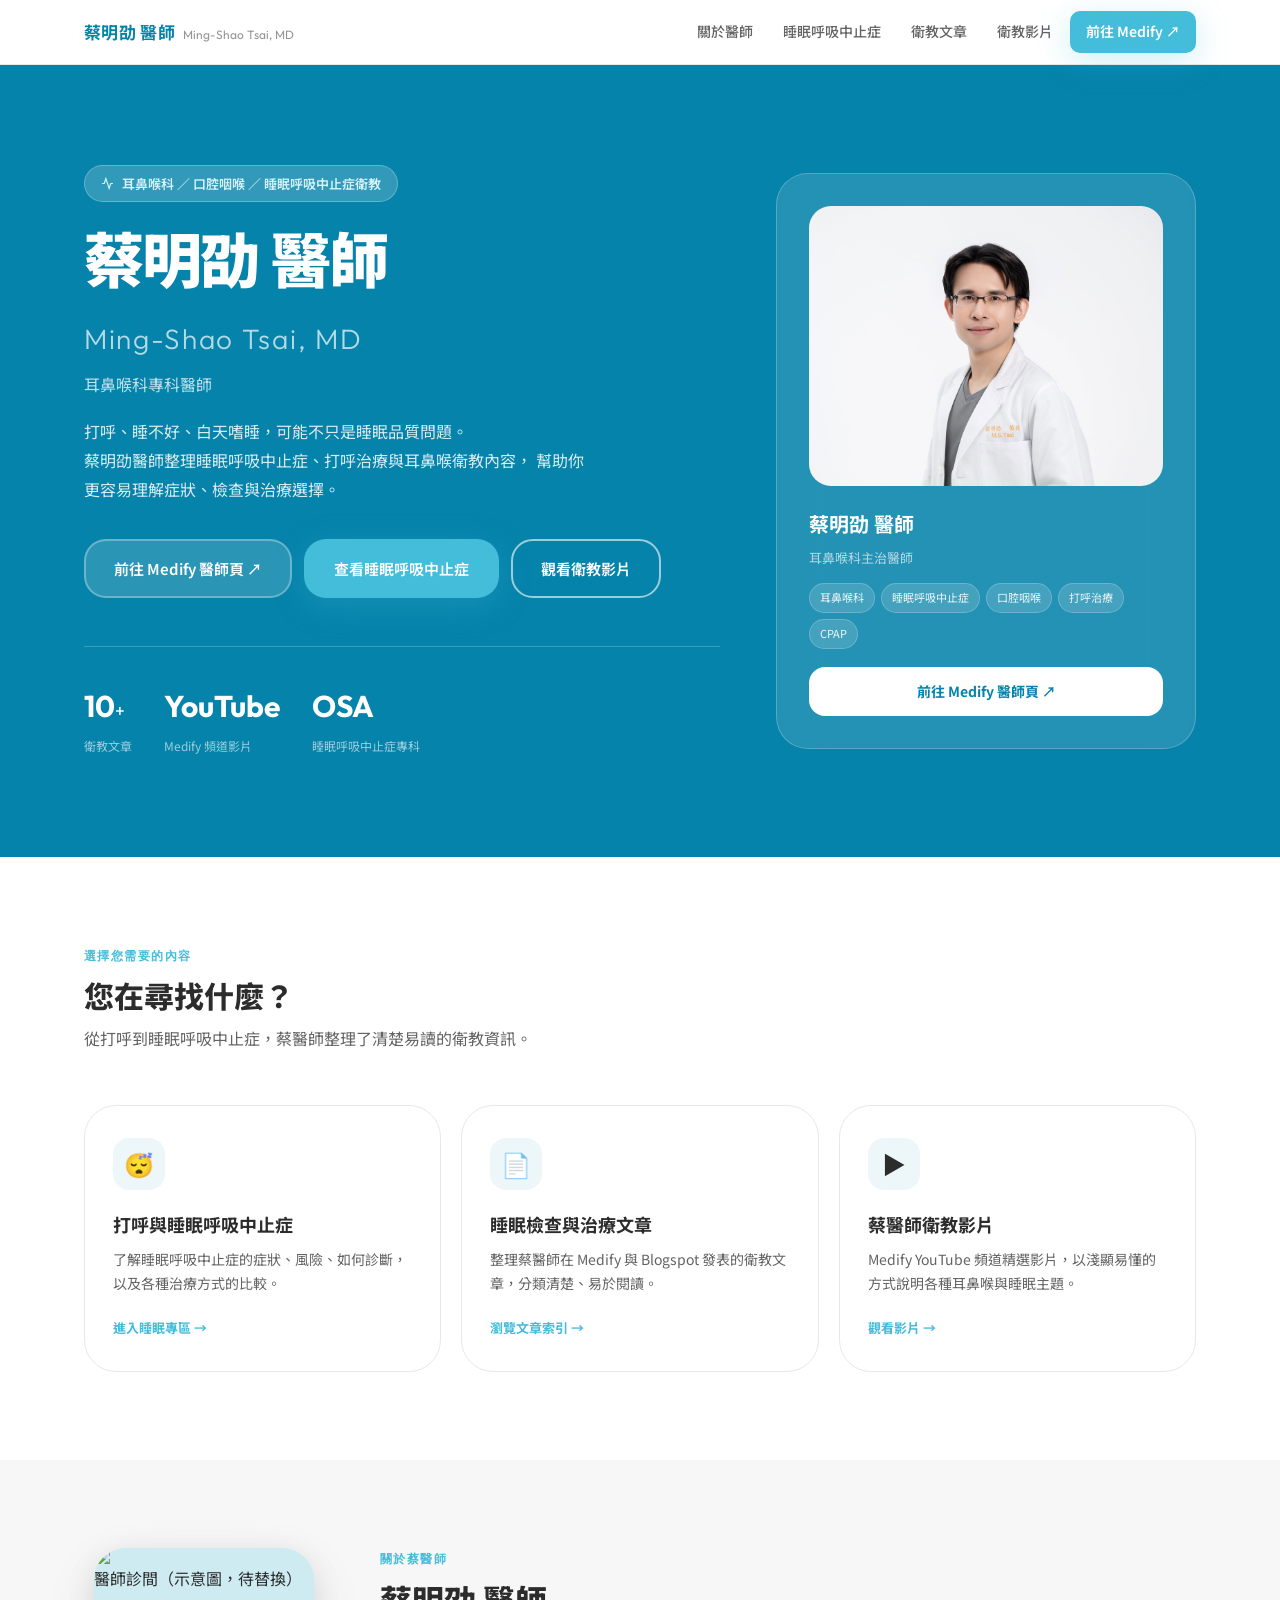
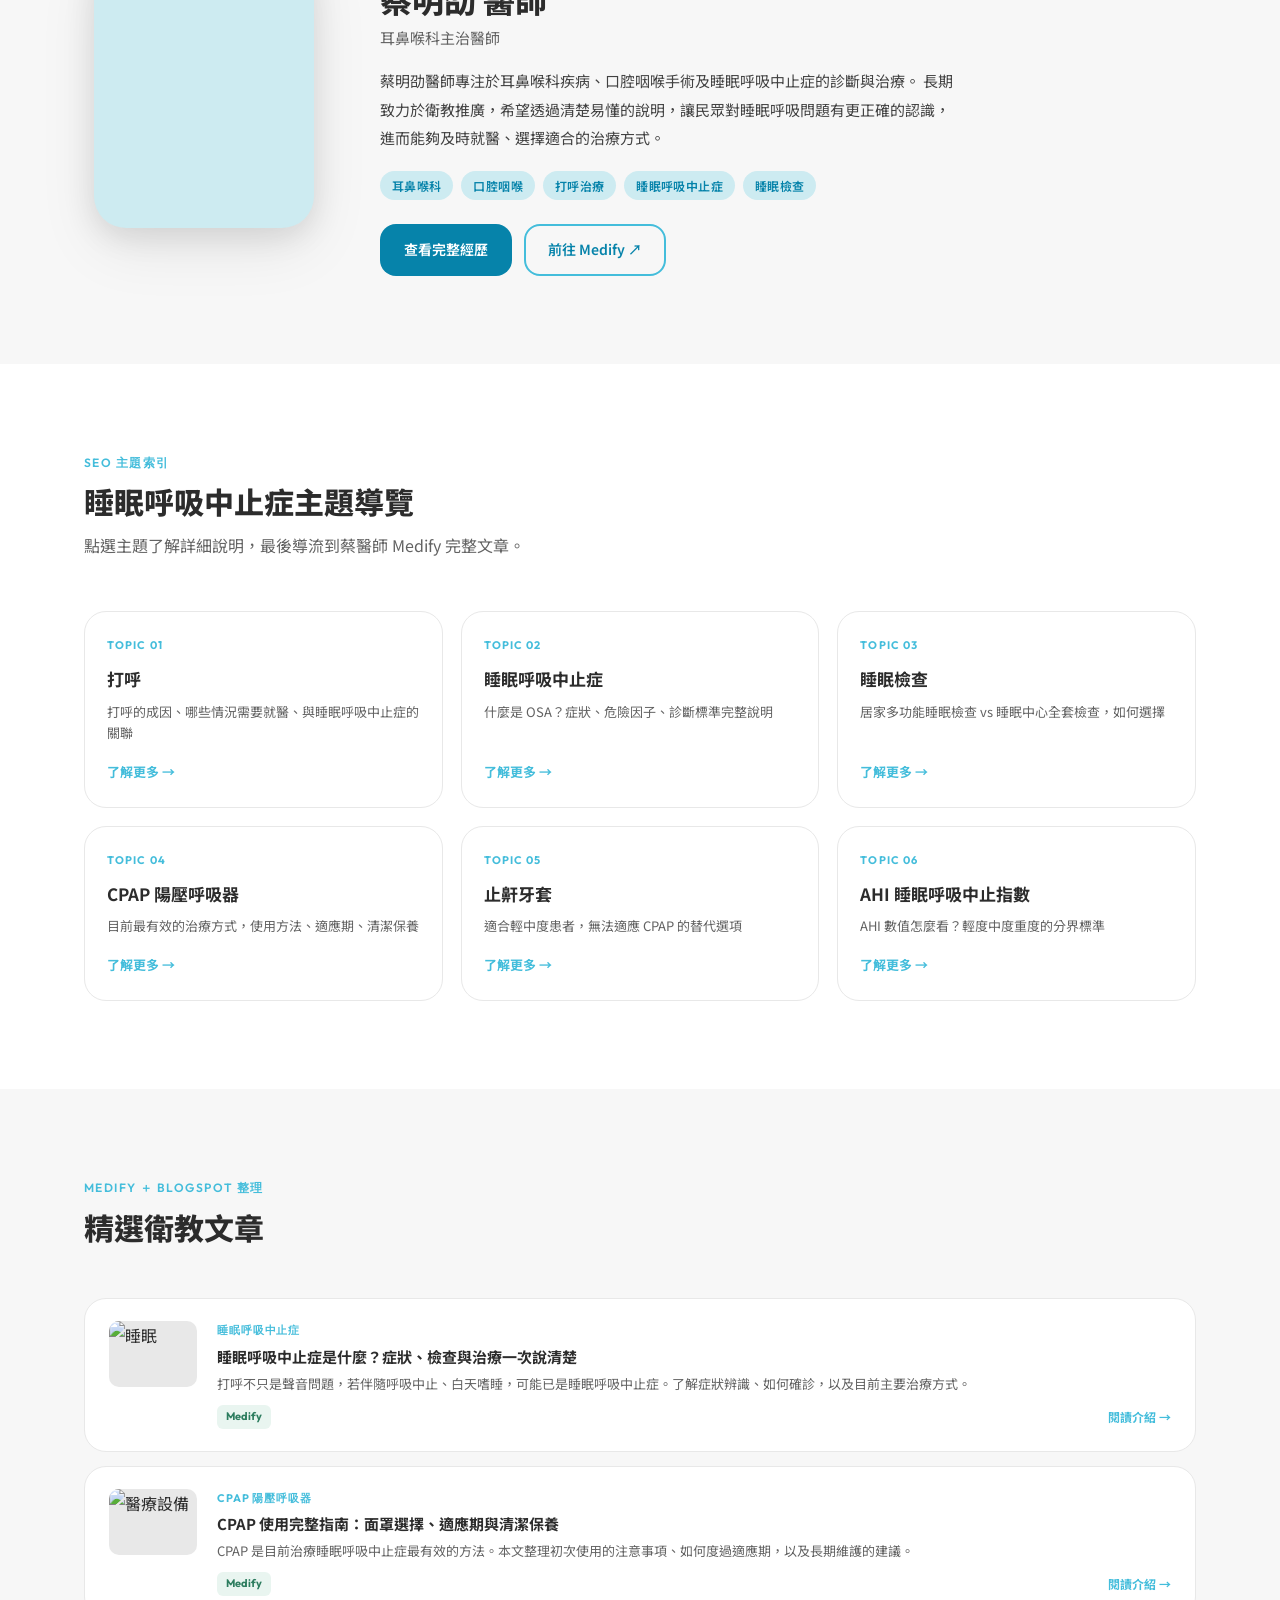
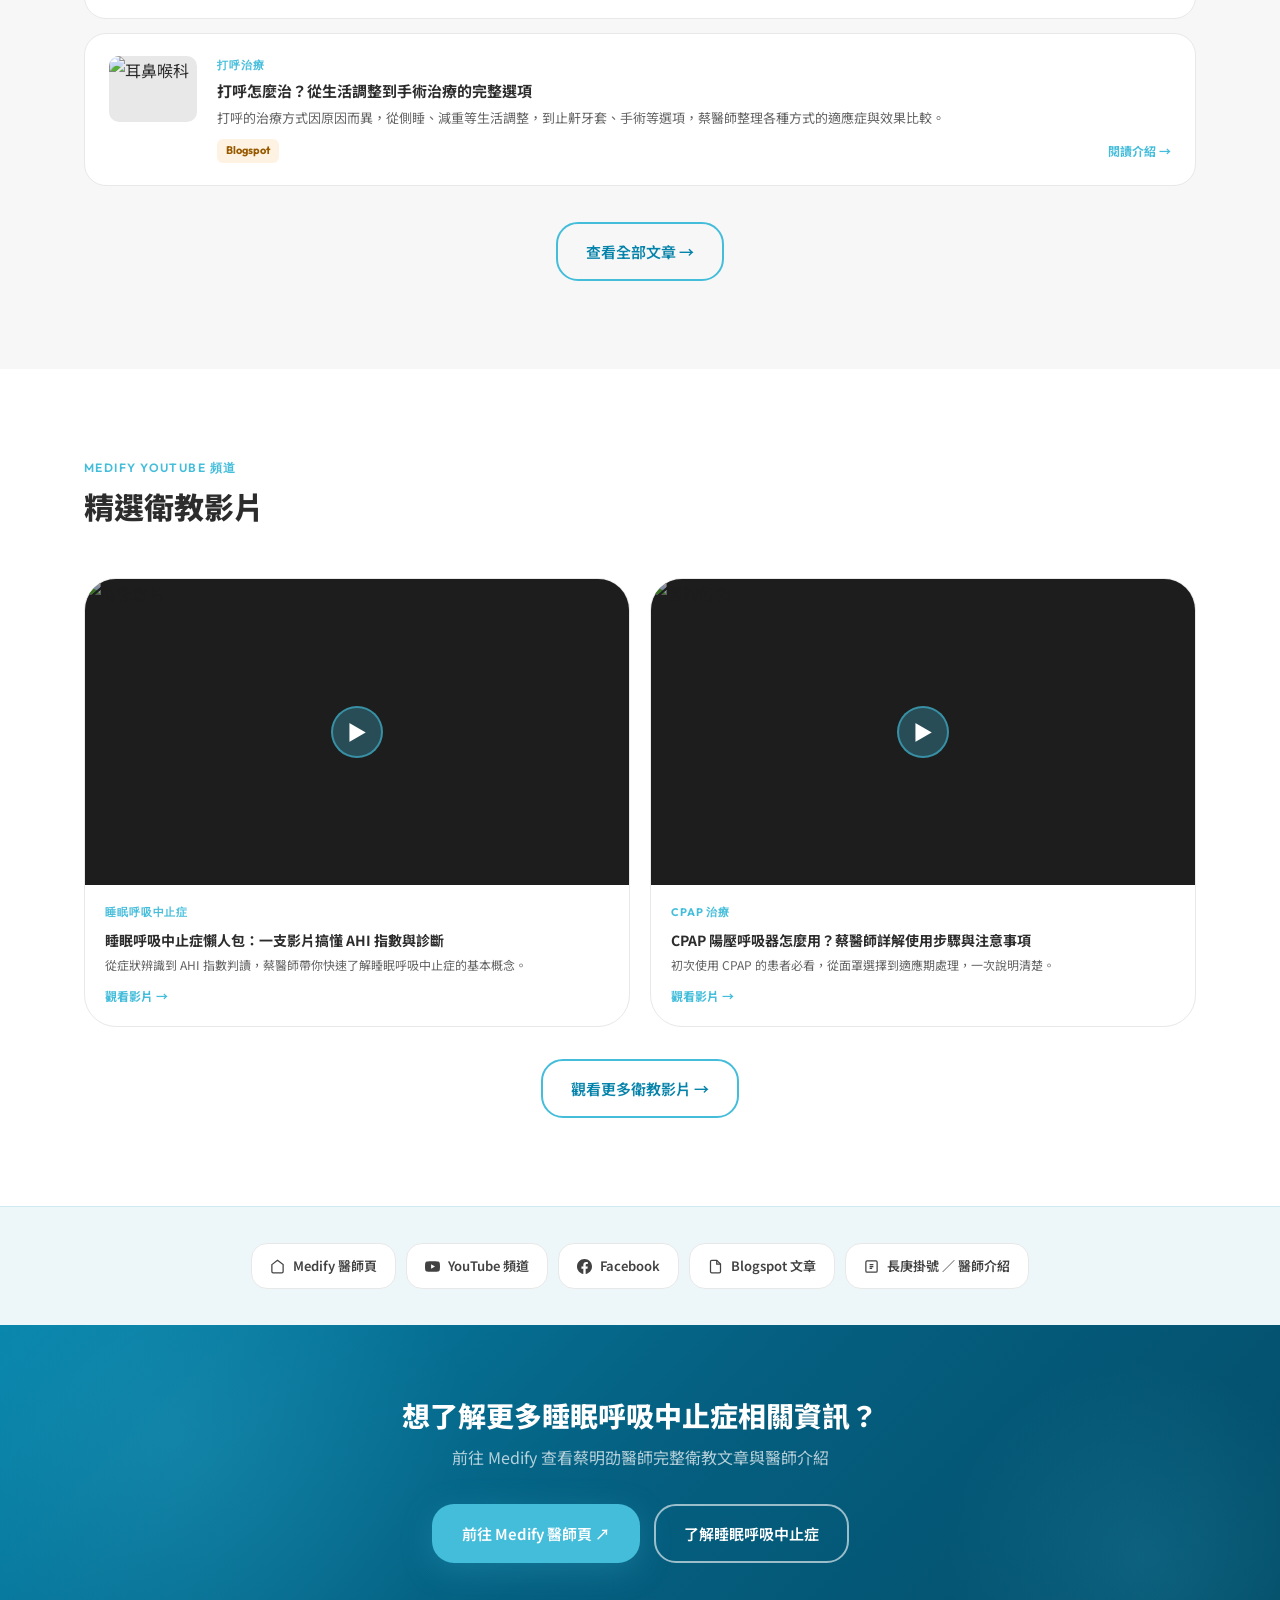
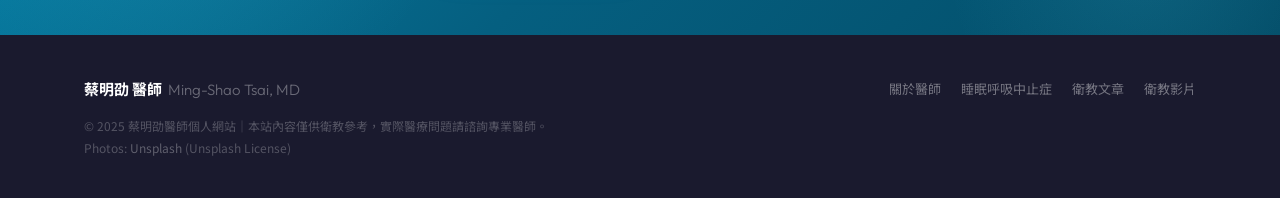
==== index.html @ f7d7dcea "Update homepage, about page, styles, and add profile/event images Co-Authored-By: Claude Sonnet 4.6 " ====
<!DOCTYPE html>
<html lang="zh-TW">
<head>
  <meta charset="UTF-8">
  <meta name="viewport" content="width=device-width, initial-scale=1.0">
  <title>蔡明劭醫師｜耳鼻喉科 睡眠呼吸中止症 打呼 衛教</title>
  <meta name="description" content="蔡明劭醫師，耳鼻喉科專科醫師。整理睡眠呼吸中止症、打呼、CPAP 陽壓呼吸器、止鼾牙套等衛教內容，幫助您了解症狀、檢查與治療選擇。">
  <meta property="og:title" content="蔡明劭醫師｜耳鼻喉科 睡眠呼吸中止症衛教">
  <meta property="og:description" content="整理睡眠呼吸中止症、打呼治療與耳鼻喉相關衛教內容。">
  <meta property="og:type" content="website">
  <link rel="preconnect" href="https://fonts.googleapis.com">
  <link rel="preconnect" href="https://fonts.gstatic.com" crossorigin>
  <link href="https://fonts.googleapis.com/css2?family=Outfit:wght@300;400;500;600;700;800&family=Noto+Sans+TC:wght@300;400;500;700;900&display=swap" rel="stylesheet">
  <link rel="stylesheet" href="css/style.css">
</head>
<body>

<!-- Navigation -->
<nav class="nav">
  <div class="wrap">
    <div class="nav-inner">
      <a href="index.html" class="nav-logo">
        <span class="nav-logo-main">蔡明劭 醫師</span>
        <span class="nav-logo-sub en">Ming-Shao Tsai, MD</span>
      </a>
      <div class="nav-links">
        <a href="about.html">關於醫師</a>
        <a href="sleep-apnea.html">睡眠呼吸中止症</a>
        <a href="articles.html">衛教文章</a>
        <a href="videos.html">衛教影片</a>
        <a href="https://medify.com.tw/doctor-43/" target="_blank" rel="noopener" class="nav-cta">前往 Medify ↗</a>
      </div>
      <button class="nav-mobile-toggle" id="navToggle" aria-label="開啟選單">
        <svg width="22" height="22" fill="none" stroke="currentColor" stroke-width="2" viewBox="0 0 24 24"><path d="M3 12h18M3 6h18M3 18h18"/></svg>
      </button>
    </div>
  </div>
  <div class="nav-mobile-menu" id="navMobile">
    <a href="about.html">關於醫師</a>
    <a href="sleep-apnea.html">睡眠呼吸中止症</a>
    <a href="articles.html">衛教文章</a>
    <a href="videos.html">衛教影片</a>
    <a href="https://medify.com.tw/doctor-43/" target="_blank" rel="noopener">前往 Medify ↗</a>
  </div>
</nav>

<!-- Hero -->
<header class="hero">
  <div class="hero-bg" style="background-image: url('https://images.unsplash.com/photo-1579684385127-1ef15d508118?auto=format&fit=crop&w=1800&q=80');"></div>
  <div class="wrap" style="width:100%;">
    <div class="hero-inner">
      <!-- Left copy -->
      <div>
        <div class="hero-eyebrow reveal">
          <svg width="13" height="13" fill="none" stroke="currentColor" stroke-width="2.2" viewBox="0 0 24 24"><path d="M22 12h-4l-3 9L9 3l-3 9H2"/></svg>
          耳鼻喉科 ／ 口腔咽喉 ／ 睡眠呼吸中止症衛教
        </div>
        <h1 class="hero-name reveal delay-1">
          <span class="zh-name">蔡明劭 醫師</span>
          <span class="en-name en">Ming-Shao Tsai, MD</span>
        </h1>
        <p class="hero-title reveal delay-2">耳鼻喉科專科醫師</p>
        <p class="hero-desc reveal delay-2">
          打呼、睡不好、白天嗜睡，可能不只是睡眠品質問題。<br>
          蔡明劭醫師整理睡眠呼吸中止症、打呼治療與耳鼻喉衛教內容，
          幫助你更容易理解症狀、檢查與治療選擇。
        </p>
        <div class="hero-ctas reveal delay-3">
          <a href="https://medify.com.tw/doctor-43/" target="_blank" rel="noopener" class="btn btn-ghost btn-lg">前往 Medify 醫師頁 ↗</a>
          <a href="sleep-apnea.html" class="btn btn-accent btn-lg">查看睡眠呼吸中止症</a>
          <a href="videos.html" class="btn btn-outline-white btn-lg">觀看衛教影片</a>
        </div>
        <div class="hero-stats reveal delay-3">
          <div>
            <div class="hero-stat-num en">10<span style="font-size:18px;font-weight:400;">+</span></div>
            <div class="hero-stat-label">衛教文章</div>
          </div>
          <div>
            <div class="hero-stat-num en">YouTube</div>
            <div class="hero-stat-label">Medify 頻道影片</div>
          </div>
          <div>
            <div class="hero-stat-num en">OSA</div>
            <div class="hero-stat-label">睡眠呼吸中止症專科</div>
          </div>
        </div>
      </div>

      <!-- Right card -->
      <div class="hero-card reveal delay-2">
        <div class="hero-card-photo">
          <img src="images/profile_xl.jpg" alt="蔡明劭醫師" loading="lazy" style="width:100%;height:auto;display: flex;align-self: flex-start;">
        </div>
        <div class="hero-card-name">蔡明劭 醫師</div>
        <div class="hero-card-pos">耳鼻喉科主治醫師</div>
        <div class="hero-card-tags">
          <span class="hero-card-tag">耳鼻喉科</span>
          <span class="hero-card-tag">睡眠呼吸中止症</span>
          <span class="hero-card-tag">口腔咽喉</span>
          <span class="hero-card-tag">打呼治療</span>
          <span class="hero-card-tag">CPAP</span>
        </div>
        <a href="https://medify.com.tw/doctor-43/" target="_blank" rel="noopener" class="hero-card-cta">前往 Medify 醫師頁 ↗</a>
      </div>
    </div>
  </div>
</header>

<!-- Quick Entries -->
<section class="section entries">
  <div class="wrap">
    <div class="sec-head">
      <p class="sec-label reveal">選擇您需要的內容</p>
      <h2 class="sec-title reveal delay-1">您在尋找什麼？</h2>
      <p class="sec-sub reveal delay-2">從打呼到睡眠呼吸中止症，蔡醫師整理了清楚易讀的衛教資訊。</p>
    </div>
    <div class="entries-grid">
      <a href="sleep-apnea.html" class="entry-card reveal">
        <div class="entry-icon">😴</div>
        <h3 class="entry-title">打呼與睡眠呼吸中止症</h3>
        <p class="entry-desc">了解睡眠呼吸中止症的症狀、風險、如何診斷，以及各種治療方式的比較。</p>
        <span class="entry-link">進入睡眠專區 →</span>
      </a>
      <a href="articles.html" class="entry-card reveal delay-1">
        <div class="entry-icon">📄</div>
        <h3 class="entry-title">睡眠檢查與治療文章</h3>
        <p class="entry-desc">整理蔡醫師在 Medify 與 Blogspot 發表的衛教文章，分類清楚、易於閱讀。</p>
        <span class="entry-link">瀏覽文章索引 →</span>
      </a>
      <a href="videos.html" class="entry-card reveal delay-2">
        <div class="entry-icon">▶️</div>
        <h3 class="entry-title">蔡醫師衛教影片</h3>
        <p class="entry-desc">Medify YouTube 頻道精選影片，以淺顯易懂的方式說明各種耳鼻喉與睡眠主題。</p>
        <span class="entry-link">觀看影片 →</span>
      </a>
    </div>
  </div>
</section>

<!-- Doctor Brief (dark bg photo section) -->
<section class="section doctor-brief" style="background:var(--gray-8);">
  <div class="wrap">
    <div class="brief-inner">
      <div class="brief-photo-wrap reveal">
        <div class="brief-photo">
          <img src="https://images.unsplash.com/photo-1559757148-5c350d0d3c56?auto=format&fit=crop&w=500&q=80" alt="醫師診間（示意圖，待替換）" loading="lazy">
        </div>
      </div>
      <div>
        <p class="sec-label reveal">關於蔡醫師</p>
        <h2 class="brief-name reveal delay-1">蔡明劭 醫師</h2>
        <p class="brief-pos reveal delay-1">耳鼻喉科主治醫師</p>
        <p class="brief-bio reveal delay-2">
          蔡明劭醫師專注於耳鼻喉科疾病、口腔咽喉手術及睡眠呼吸中止症的診斷與治療。
          長期致力於衛教推廣，希望透過清楚易懂的說明，讓民眾對睡眠呼吸問題有更正確的認識，
          進而能夠及時就醫、選擇適合的治療方式。
        </p>
        <div class="brief-tags reveal delay-2">
          <span class="tag tag-teal">耳鼻喉科</span>
          <span class="tag tag-teal">口腔咽喉</span>
          <span class="tag tag-teal">打呼治療</span>
          <span class="tag tag-teal">睡眠呼吸中止症</span>
          <span class="tag tag-teal">睡眠檢查</span>
        </div>
        <div class="brief-actions reveal delay-3">
          <a href="about.html" class="btn btn-deep">查看完整經歷</a>
          <a href="https://medify.com.tw/doctor-43/" target="_blank" rel="noopener" class="btn btn-outline">前往 Medify ↗</a>
        </div>
      </div>
    </div>
  </div>
</section>

<!-- Topic Navigator -->
<section class="section topics">
  <div class="wrap">
    <div class="sec-head">
      <p class="sec-label reveal">SEO 主題索引</p>
      <h2 class="sec-title reveal delay-1">睡眠呼吸中止症主題導覽</h2>
      <p class="sec-sub reveal delay-2">點選主題了解詳細說明，最後導流到蔡醫師 Medify 完整文章。</p>
    </div>
    <div class="topics-grid">
      <a href="sleep-apnea.html#snoring" class="topic-card reveal">
        <div class="topic-num">Topic 01</div>
        <div class="topic-name">打呼</div>
        <div class="topic-desc">打呼的成因、哪些情況需要就醫、與睡眠呼吸中止症的關聯</div>
        <div class="topic-arrow">了解更多 →</div>
      </a>
      <a href="sleep-apnea.html" class="topic-card reveal delay-1">
        <div class="topic-num">Topic 02</div>
        <div class="topic-name">睡眠呼吸中止症</div>
        <div class="topic-desc">什麼是 OSA？症狀、危險因子、診斷標準完整說明</div>
        <div class="topic-arrow">了解更多 →</div>
      </a>
      <a href="sleep-apnea.html#diagnosis" class="topic-card reveal delay-2">
        <div class="topic-num">Topic 03</div>
        <div class="topic-name">睡眠檢查</div>
        <div class="topic-desc">居家多功能睡眠檢查 vs 睡眠中心全套檢查，如何選擇</div>
        <div class="topic-arrow">了解更多 →</div>
      </a>
      <a href="sleep-apnea.html#cpap" class="topic-card reveal">
        <div class="topic-num">Topic 04</div>
        <div class="topic-name">CPAP 陽壓呼吸器</div>
        <div class="topic-desc">目前最有效的治療方式，使用方法、適應期、清潔保養</div>
        <div class="topic-arrow">了解更多 →</div>
      </a>
      <a href="sleep-apnea.html#mouthguard" class="topic-card reveal delay-1">
        <div class="topic-num">Topic 05</div>
        <div class="topic-name">止鼾牙套</div>
        <div class="topic-desc">適合輕中度患者，無法適應 CPAP 的替代選項</div>
        <div class="topic-arrow">了解更多 →</div>
      </a>
      <a href="sleep-apnea.html#ahi" class="topic-card reveal delay-2">
        <div class="topic-num">Topic 06</div>
        <div class="topic-name">AHI 睡眠呼吸中止指數</div>
        <div class="topic-desc">AHI 數值怎麼看？輕度中度重度的分界標準</div>
        <div class="topic-arrow">了解更多 →</div>
      </a>
    </div>
  </div>
</section>

<!-- Featured Articles -->
<section class="section articles-section">
  <div class="wrap">
    <div class="sec-head">
      <p class="sec-label reveal">Medify ＋ Blogspot 整理</p>
      <h2 class="sec-title reveal delay-1">精選衛教文章</h2>
    </div>
    <div class="articles-grid">
      <a href="articles/sleep-apnea-intro.html" class="article-card reveal" data-cat="sleep-apnea">
        <div class="article-thumb">
          <img src="https://images.unsplash.com/photo-1541781774459-bb2af2f05b55?auto=format&fit=crop&w=200&q=70" alt="睡眠" loading="lazy">
        </div>
        <div style="flex:1;">
          <div class="article-cat">睡眠呼吸中止症</div>
          <h3 class="article-title">睡眠呼吸中止症是什麼？症狀、檢查與治療一次說清楚</h3>
          <p class="article-excerpt">打呼不只是聲音問題，若伴隨呼吸中止、白天嗜睡，可能已是睡眠呼吸中止症。了解症狀辨識、如何確診，以及目前主要治療方式。</p>
          <div class="article-footer">
            <span class="source-badge source-medify">Medify</span>
            <span class="article-read">閱讀介紹 →</span>
          </div>
        </div>
      </a>
      <a href="articles/cpap-guide.html" class="article-card reveal delay-1" data-cat="treatment">
        <div class="article-thumb">
          <img src="https://images.unsplash.com/photo-1576091160550-2173dba999ef?auto=format&fit=crop&w=200&q=70" alt="醫療設備" loading="lazy">
        </div>
        <div style="flex:1;">
          <div class="article-cat">CPAP 陽壓呼吸器</div>
          <h3 class="article-title">CPAP 使用完整指南：面罩選擇、適應期與清潔保養</h3>
          <p class="article-excerpt">CPAP 是目前治療睡眠呼吸中止症最有效的方法。本文整理初次使用的注意事項、如何度過適應期，以及長期維護的建議。</p>
          <div class="article-footer">
            <span class="source-badge source-medify">Medify</span>
            <span class="article-read">閱讀介紹 →</span>
          </div>
        </div>
      </a>
      <a href="articles/snoring-treatment.html" class="article-card reveal delay-2" data-cat="snoring">
        <div class="article-thumb">
          <img src="https://images.unsplash.com/photo-1584820927498-cfe5211fd8bf?auto=format&fit=crop&w=200&q=70" alt="耳鼻喉科" loading="lazy">
        </div>
        <div style="flex:1;">
          <div class="article-cat">打呼治療</div>
          <h3 class="article-title">打呼怎麼治？從生活調整到手術治療的完整選項</h3>
          <p class="article-excerpt">打呼的治療方式因原因而異，從側睡、減重等生活調整，到止鼾牙套、手術等選項，蔡醫師整理各種方式的適應症與效果比較。</p>
          <div class="article-footer">
            <span class="source-badge source-blogspot">Blogspot</span>
            <span class="article-read">閱讀介紹 →</span>
          </div>
        </div>
      </a>
    </div>
    <div style="text-align:center;margin-top:36px;" class="reveal">
      <a href="articles.html" class="btn btn-outline btn-lg">查看全部文章 →</a>
    </div>
  </div>
</section>

<!-- Featured Videos -->
<section class="section videos-section">
  <div class="wrap">
    <div class="sec-head">
      <p class="sec-label reveal">Medify YouTube 頻道</p>
      <h2 class="sec-title reveal delay-1">精選衛教影片</h2>
    </div>
    <div class="videos-grid">
      <a href="https://www.youtube.com/@medify90" target="_blank" rel="noopener" class="video-card reveal">
        <div class="video-thumb">
          <img src="https://images.unsplash.com/photo-1505751172876-fa1923c5c528?auto=format&fit=crop&w=800&q=70" alt="衛教影片" loading="lazy">
          <div style="position:absolute;inset:0;display:flex;align-items:center;justify-content:center;background:rgba(0,0,0,.35);">
            <div class="video-play">▶</div>
          </div>
        </div>
        <div class="video-info">
          <div class="video-cat">睡眠呼吸中止症</div>
          <h3 class="video-title">睡眠呼吸中止症懶人包：一支影片搞懂 AHI 指數與診斷</h3>
          <p class="video-desc">從症狀辨識到 AHI 指數判讀，蔡醫師帶你快速了解睡眠呼吸中止症的基本概念。</p>
          <span class="video-watch">觀看影片 →</span>
        </div>
      </a>
      <a href="https://www.youtube.com/@medify90" target="_blank" rel="noopener" class="video-card reveal delay-1">
        <div class="video-thumb">
          <img src="https://images.unsplash.com/photo-1631217868264-e5b90bb7e133?auto=format&fit=crop&w=800&q=70" alt="醫師衛教" loading="lazy">
          <div style="position:absolute;inset:0;display:flex;align-items:center;justify-content:center;background:rgba(0,0,0,.35);">
            <div class="video-play">▶</div>
          </div>
        </div>
        <div class="video-info">
          <div class="video-cat">CPAP 治療</div>
          <h3 class="video-title">CPAP 陽壓呼吸器怎麼用？蔡醫師詳解使用步驟與注意事項</h3>
          <p class="video-desc">初次使用 CPAP 的患者必看，從面罩選擇到適應期處理，一次說明清楚。</p>
          <span class="video-watch">觀看影片 →</span>
        </div>
      </a>
    </div>
    <div style="text-align:center;margin-top:32px;" class="reveal">
      <a href="videos.html" class="btn btn-outline btn-lg">觀看更多衛教影片 →</a>
    </div>
  </div>
</section>

<!-- Social Bar -->
<div class="social-bar">
  <div class="wrap">
    <div class="social-inner">
      <a href="https://medify.com.tw/doctor-43/" target="_blank" rel="noopener" class="social-btn reveal">
        <svg width="15" height="15" fill="none" stroke="currentColor" stroke-width="2" viewBox="0 0 24 24"><path d="M3 9l9-7 9 7v11a2 2 0 01-2 2H5a2 2 0 01-2-2z"/></svg>
        Medify 醫師頁
      </a>
      <a href="https://www.youtube.com/@medify90" target="_blank" rel="noopener" class="social-btn reveal delay-1">
        <svg width="15" height="15" fill="currentColor" viewBox="0 0 24 24"><path d="M23.5 6.2a3 3 0 00-2.1-2.1C19.5 3.5 12 3.5 12 3.5s-7.5 0-9.4.6a3 3 0 00-2.1 2.1C0 8.1 0 12 0 12s0 3.9.5 5.8a3 3 0 002.1 2.1C4.5 20.5 12 20.5 12 20.5s7.5 0 9.4-.6a3 3 0 002.1-2.1C24 15.9 24 12 24 12s0-3.9-.5-5.8zM9.75 15.5V8.5l6.25 3.5-6.25 3.5z"/></svg>
        YouTube 頻道
      </a>
      <a href="https://www.facebook.com/" target="_blank" rel="noopener" class="social-btn reveal delay-2">
        <svg width="15" height="15" fill="currentColor" viewBox="0 0 24 24"><path d="M24 12.07C24 5.41 18.63 0 12 0S0 5.4 0 12.07C0 18.1 4.39 23.1 10.13 24v-8.44H7.08v-3.49h3.04V9.41c0-3.02 1.8-4.7 4.54-4.7 1.31 0 2.68.24 2.68.24v2.97h-1.5c-1.5 0-1.96.93-1.96 1.89v2.26h3.32l-.53 3.5h-2.8V24C19.62 23.1 24 18.1 24 12.07z"/></svg>
        Facebook
      </a>
      <a href="http://mingshaotsaimd.blogspot.com/" target="_blank" rel="noopener" class="social-btn reveal delay-3">
        <svg width="15" height="15" fill="none" stroke="currentColor" stroke-width="2" viewBox="0 0 24 24"><path d="M14 2H6a2 2 0 00-2 2v16a2 2 0 002 2h12a2 2 0 002-2V8z"/><polyline points="14 2 14 8 20 8"/></svg>
        Blogspot 文章
      </a>
      <a href="#" class="social-btn reveal delay-3">
        <svg width="15" height="15" fill="none" stroke="currentColor" stroke-width="2" viewBox="0 0 24 24"><rect x="3" y="3" width="18" height="18" rx="2"/><path d="M9 9h6M9 12h6M9 15h4"/></svg>
        長庚掛號 ／ 醫師介紹
      </a>
    </div>
  </div>
</div>

<!-- CTA Band -->
<div class="cta-band">
  <div class="wrap">
    <h2 class="reveal">想了解更多睡眠呼吸中止症相關資訊？</h2>
    <p class="reveal delay-1">前往 Medify 查看蔡明劭醫師完整衛教文章與醫師介紹</p>
    <div class="btns">
      <a href="https://medify.com.tw/doctor-43/" target="_blank" rel="noopener" class="btn btn-accent btn-lg reveal delay-1">前往 Medify 醫師頁 ↗</a>
      <a href="sleep-apnea.html" class="btn btn-outline-white btn-lg reveal delay-2">了解睡眠呼吸中止症</a>
    </div>
  </div>
</div>

<!-- Footer -->
<footer class="footer">
  <div class="wrap">
    <div class="footer-inner">
      <div class="footer-logo">蔡明劭 醫師<span class="en">Ming-Shao Tsai, MD</span></div>
      <div class="footer-links">
        <a href="about.html">關於醫師</a>
        <a href="sleep-apnea.html">睡眠呼吸中止症</a>
        <a href="articles.html">衛教文章</a>
        <a href="videos.html">衛教影片</a>
      </div>
    </div>
    <p class="footer-copy">© 2025 蔡明劭醫師個人網站｜本站內容僅供衛教參考，實際醫療問題請諮詢專業醫師。<br>
    Photos: <a href="https://unsplash.com" target="_blank" rel="noopener" style="color:rgba(255,255,255,.3);">Unsplash</a> (Unsplash License)</p>
  </div>
</footer>

<script src="js/main.js"></script>
</body>
</html>
---- css/style.css ----
/* ============================================================
   蔡明劭醫師個人網站 — Design System
   Inspired by Medify Health-Tech visual language
   Fonts: Outfit (EN/NUM) + Noto Sans TC (ZH)
   ============================================================ */

@import url('https://fonts.googleapis.com/css2?family=Outfit:wght@300;400;500;600;700;800&family=Noto+Sans+TC:wght@300;400;500;700;900&display=swap');

:root {
  /* Brand Colors */
  --accent:  #44BDDB;
  --deep:    #0683AA;
  --mid:     #1793BA;
  --sky-6:   #71CBE1;
  --sky-7:   #94DCEA;
  --pale:    #CDEBF1;
  --paler:   #EDF7F9;

  /* Neutrals */
  --ink:     #2C2C2C;
  --gray-2:  #424242;
  --gray-3:  #636363;
  --gray-4:  #959595;
  --gray-6:  #C8C8C8;
  --gray-7:  #E8E8E8;
  --gray-8:  #F7F7F7;
  --white:   #FFFFFF;

  /* Semantic */
  --success:      #76C0A5;
  --success-pale: #E9F5F0;
  --warn:         #F0A84A;

  /* Radius */
  --r-xl: 40px;
  --r-lg: 32px;
  --r-md: 22px;
  --r-sm: 16px;
  --r-xs: 10px;

  /* Shadows */
  --shadow-sm:  0 1px 3px rgba(0,0,0,.06), 0 2px 8px rgba(0,0,0,.06);
  --shadow-md:  0 4px 16px rgba(0,0,0,.08), 0 8px 32px rgba(0,0,0,.06);
  --shadow-lg:  0 8px 30px rgba(0,0,0,.10), 0 20px 60px rgba(0,0,0,.08);
  --shadow-teal: 0 8px 32px rgba(68,189,219,.25);
}

*, *::before, *::after { box-sizing: border-box; margin: 0; padding: 0; }
html { scroll-behavior: smooth; font-size: 16px; }
body {
  font-family: 'Noto Sans TC', -apple-system, sans-serif;
  color: var(--ink);
  background: var(--white);
  line-height: 1.8;
  -webkit-font-smoothing: antialiased;
}
.en { font-family: 'Outfit', 'Noto Sans TC', sans-serif; }
img { max-width: 100%; display: block; }
a { color: inherit; text-decoration: none; }
ul { list-style: none; }

/* ---- Reveal animation ---- */
.reveal {
  opacity: 0;
  transform: translateY(24px);
  transition: opacity .6s ease, transform .6s ease;
}
.reveal.in { opacity: 1; transform: none; }
.reveal.delay-1 { transition-delay: .1s; }
.reveal.delay-2 { transition-delay: .2s; }
.reveal.delay-3 { transition-delay: .3s; }

/* ---- Layout ---- */
.wrap { max-width: 1160px; margin: 0 auto; padding: 0 24px; }
.section { padding: 88px 0; }
.section-sm { padding: 56px 0; }

/* ---- Navigation ---- */
.nav {
  position: sticky;
  top: 0;
  z-index: 100;
  background: rgba(255,255,255,.92);
  backdrop-filter: blur(16px);
  -webkit-backdrop-filter: blur(16px);
  border-bottom: 1px solid var(--gray-7);
  transition: box-shadow .3s;
}
.nav.scrolled { box-shadow: 0 2px 20px rgba(0,0,0,.08); }
.nav-inner {
  display: flex;
  align-items: center;
  justify-content: space-between;
  height: 64px;
}
.nav-logo {
  display: flex;
  align-items: baseline;
  gap: 8px;
}
.nav-logo-main {
  font-family: 'Noto Sans TC', sans-serif;
  font-size: 17px;
  font-weight: 700;
  color: var(--deep);
  letter-spacing: .02em;
}
.nav-logo-sub {
  font-family: 'Outfit', sans-serif;
  font-size: 12px;
  color: var(--gray-4);
  font-weight: 400;
}
.nav-links { display: flex; align-items: center; gap: 4px; }
.nav-links a {
  font-size: 14px;
  font-weight: 500;
  color: var(--gray-3);
  padding: 7px 13px;
  border-radius: 8px;
  transition: all .2s;
}
.nav-links a:hover, .nav-links a.active {
  color: var(--deep);
  background: var(--paler);
}
.nav-cta {
  background: var(--accent) !important;
  color: var(--white) !important;
  font-weight: 600 !important;
  border-radius: 10px !important;
  padding: 8px 16px !important;
  transition: background .2s, transform .2s, box-shadow .2s !important;
  box-shadow: var(--shadow-teal) !important;
}
.nav-cta:hover {
  background: var(--deep) !important;
  transform: translateY(-1px) !important;
}
.nav-mobile-toggle {
  display: none;
  background: none;
  border: none;
  cursor: pointer;
  color: var(--ink);
  padding: 8px;
}
.nav-mobile-menu {
  display: none;
  border-top: 1px solid var(--gray-7);
  padding: 12px 24px 20px;
  background: rgba(255,255,255,.97);
}
.nav-mobile-menu a {
  display: block;
  font-size: 15px;
  font-weight: 500;
  color: var(--gray-2);
  padding: 11px 0;
  border-bottom: 1px solid var(--gray-7);
}
.nav-mobile-menu a:last-child { border: none; }

/* ---- Buttons ---- */
.btn {
  display: inline-flex;
  align-items: center;
  gap: 7px;
  padding: 11px 22px;
  border-radius: var(--r-sm);
  font-family: 'Noto Sans TC', sans-serif;
  font-size: 14px;
  font-weight: 600;
  cursor: pointer;
  transition: all .22s;
  border: 2px solid transparent;
  white-space: nowrap;
}
.btn-accent {
  background: var(--accent);
  color: var(--white);
  box-shadow: var(--shadow-teal);
}
.btn-accent:hover { background: var(--deep); transform: translateY(-2px); box-shadow: 0 12px 40px rgba(68,189,219,.35); }
.btn-deep {
  background: var(--deep);
  color: var(--white);
}
.btn-deep:hover { background: #055f80; transform: translateY(-2px); }
.btn-outline {
  background: transparent;
  color: var(--deep);
  border-color: var(--accent);
}
.btn-outline:hover { background: var(--paler); border-color: var(--deep); }
.btn-outline-white {
  background: transparent;
  color: var(--white);
  border-color: rgba(255,255,255,.6);
}
.btn-outline-white:hover { background: rgba(255,255,255,.12); border-color: white; }
.btn-ghost {
  background: rgba(255,255,255,.15);
  color: var(--white);
  border-color: rgba(255,255,255,.3);
}
.btn-ghost:hover { background: rgba(255,255,255,.25); }
.btn-sm { padding: 7px 16px; font-size: 13px; border-radius: 10px; }
.btn-lg { padding: 14px 28px; font-size: 15px; border-radius: var(--r-md); }

/* ---- Tags ---- */
.tag {
  display: inline-flex;
  align-items: center;
  gap: 5px;
  padding: 4px 12px;
  border-radius: 20px;
  font-size: 12px;
  font-weight: 600;
  letter-spacing: .03em;
}
.tag-teal { background: var(--pale); color: var(--deep); }
.tag-green { background: var(--success-pale); color: #2d7d5f; }
.tag-warn { background: #FEF3E2; color: #975A00; }

/* ---- Section Header ---- */
.sec-label {
  font-family: 'Outfit', sans-serif;
  font-size: 12px;
  font-weight: 600;
  text-transform: uppercase;
  letter-spacing: .12em;
  color: var(--accent);
  margin-bottom: 10px;
}
.sec-title {
  font-size: 30px;
  font-weight: 800;
  color: var(--ink);
  line-height: 1.25;
}
.sec-sub {
  font-size: 16px;
  color: var(--gray-3);
  margin-top: 10px;
  max-width: 560px;
}
.sec-head { margin-bottom: 52px; }

/* ====================================================
   HERO (index)
   ==================================================== */
.hero {
  position: relative;
  min-height: 88vh;
  display: flex;
  align-items: center;
  overflow: hidden;
  background: var(--deep);
}
.hero-bg {
  position: absolute;
  inset: 0;
  background-size: cover;
  background-position: center 30%;
  background-repeat: no-repeat;
}
.hero-bg::after {
  content: '';
  position: absolute;
  inset: 0;
  background: linear-gradient(
    105deg,
    rgba(6,131,170,.88) 0%,
    rgba(6,131,170,.70) 40%,
    rgba(6,131,170,.25) 75%,
    rgba(6,131,170,.05) 100%
  );
}
.hero-inner {
  position: relative;
  z-index: 1;
  display: grid;
  grid-template-columns: 1fr 420px;
  gap: 56px;
  align-items: center;
  padding: 80px 0;
}
.hero-eyebrow {
  display: inline-flex;
  align-items: center;
  gap: 8px;
  background: rgba(255,255,255,.18);
  backdrop-filter: blur(8px);
  color: #d4f3fc;
  font-size: 13px;
  font-weight: 600;
  padding: 6px 16px;
  border-radius: 20px;
  border: 1px solid rgba(255,255,255,.25);
  margin-bottom: 22px;
}
.hero-name {
  font-size: 60px;
  font-weight: 900;
  color: var(--white);
  line-height: 1.1;
  letter-spacing: -.03em;
}
.hero-name .zh-name { display: block; }
.hero-name .en-name {
  font-family: 'Outfit', sans-serif;
  font-size: 28px;
  font-weight: 300;
  letter-spacing: .06em;
  color: rgba(255,255,255,.7);
  margin-top: 4px;
}
.hero-title {
  font-size: 16px;
  color: rgba(255,255,255,.75);
  margin-top: 14px;
  font-weight: 400;
}
.hero-desc {
  font-size: 16px;
  color: rgba(255,255,255,.85);
  margin-top: 18px;
  line-height: 1.8;
  max-width: 500px;
}
.hero-ctas {
  display: flex;
  flex-wrap: wrap;
  gap: 12px;
  margin-top: 36px;
}
/* Stats row */
.hero-stats {
  display: flex;
  gap: 32px;
  margin-top: 48px;
  padding-top: 32px;
  border-top: 1px solid rgba(255,255,255,.2);
}
.hero-stat-num {
  font-family: 'Outfit', sans-serif;
  font-size: 30px;
  font-weight: 700;
  color: var(--white);
}
.hero-stat-label {
  font-size: 12px;
  color: rgba(255,255,255,.6);
  margin-top: 2px;
}

/* Hero card (right side) */
.hero-card {
  background: rgba(255,255,255,.12);
  backdrop-filter: blur(20px);
  -webkit-backdrop-filter: blur(20px);
  border: 1px solid rgba(255,255,255,.22);
  border-radius: var(--r-lg);
  padding: 32px;
  color: var(--white);
}
.hero-card-photo {
  width: 100%;
  height: 280px;
  background: rgba(255,255,255,.1);
  border-radius: var(--r-md);
  overflow: hidden;
  margin-bottom: 20px;
  display: flex;
  align-items: center;
  justify-content: center;
}
.hero-card-photo img { width: 100%; height: 100%; object-fit: cover; }
.hero-card-name { font-size: 20px; font-weight: 700; }
.hero-card-pos { font-size: 13px; color: rgba(255,255,255,.65); margin-top: 4px; }
.hero-card-tags {
  display: flex;
  flex-wrap: wrap;
  gap: 6px;
  margin-top: 14px;
}
.hero-card-tag {
  background: rgba(255,255,255,.15);
  color: rgba(255,255,255,.9);
  font-size: 11px;
  padding: 4px 10px;
  border-radius: 20px;
  border: 1px solid rgba(255,255,255,.2);
}
.hero-card-cta {
  margin-top: 18px;
  width: 100%;
  text-align: center;
  background: var(--white);
  color: var(--deep);
  font-weight: 700;
  padding: 12px;
  border-radius: var(--r-sm);
  font-size: 14px;
  transition: all .2s;
  display: block;
}
.hero-card-cta:hover { background: var(--paler); transform: translateY(-1px); }

/* ====================================================
   QUICK ENTRIES
   ==================================================== */
.entries { background: var(--white); }
.entries-grid {
  display: grid;
  grid-template-columns: repeat(3, 1fr);
  gap: 20px;
}
.entry-card {
  background: var(--white);
  border: 1.5px solid var(--gray-7);
  border-radius: var(--r-lg);
  padding: 32px 28px;
  transition: all .28s;
  display: flex;
  flex-direction: column;
}
.entry-card:hover {
  border-color: var(--accent);
  box-shadow: var(--shadow-md);
  transform: translateY(-4px);
}
.entry-icon {
  width: 52px;
  height: 52px;
  background: var(--paler);
  border-radius: var(--r-sm);
  display: flex;
  align-items: center;
  justify-content: center;
  font-size: 24px;
  margin-bottom: 18px;
}
.entry-title {
  font-size: 18px;
  font-weight: 700;
  color: var(--ink);
  margin-bottom: 8px;
}
.entry-desc {
  font-size: 14px;
  color: var(--gray-3);
  line-height: 1.7;
  flex: 1;
}
.entry-link {
  display: inline-flex;
  align-items: center;
  gap: 5px;
  font-size: 13px;
  font-weight: 700;
  color: var(--accent);
  margin-top: 20px;
}

/* ====================================================
   DOCTOR BRIEF
   ==================================================== */
.doctor-brief { background: var(--gray-8); }
.brief-inner {
  display: grid;
  grid-template-columns: 240px 1fr;
  gap: 56px;
  align-items: start;
}
.brief-photo-wrap { display: flex; flex-direction: column; gap: 12px; align-items: center; }
.brief-photo {
  width: 220px;
  height: 280px;
  border-radius: var(--r-lg);
  overflow: hidden;
  box-shadow: var(--shadow-lg);
  background: var(--pale);
  display: flex;
  align-items: center;
  justify-content: center;
}
.brief-photo img { width: 100%; height: 100%; object-fit: cover; }
.brief-name {
  font-size: 32px;
  font-weight: 800;
  color: var(--ink);
  line-height: 1.2;
}
.brief-pos {
  font-size: 15px;
  color: var(--gray-3);
  margin-top: 6px;
}
.brief-bio {
  font-size: 15px;
  color: var(--gray-2);
  line-height: 1.9;
  margin-top: 16px;
  max-width: 580px;
}
.brief-tags {
  display: flex;
  flex-wrap: wrap;
  gap: 8px;
  margin-top: 18px;
}
.brief-actions {
  display: flex;
  gap: 12px;
  margin-top: 24px;
  flex-wrap: wrap;
}

/* ====================================================
   TOPIC CARDS
   ==================================================== */
.topics { background: var(--white); }
.topics-grid {
  display: grid;
  grid-template-columns: repeat(3, 1fr);
  gap: 18px;
}
.topic-card {
  background: var(--white);
  border: 1.5px solid var(--gray-7);
  border-radius: var(--r-md);
  padding: 24px 22px;
  transition: all .24s;
  display: flex;
  flex-direction: column;
}
.topic-card:hover {
  border-color: var(--accent);
  background: var(--paler);
  box-shadow: var(--shadow-sm);
}
.topic-num {
  font-family: 'Outfit', sans-serif;
  font-size: 11px;
  font-weight: 700;
  letter-spacing: .1em;
  text-transform: uppercase;
  color: var(--accent);
  margin-bottom: 8px;
}
.topic-name { font-size: 17px; font-weight: 700; color: var(--ink); }
.topic-desc {
  font-size: 13px;
  color: var(--gray-3);
  margin-top: 6px;
  line-height: 1.65;
  flex: 1;
}
.topic-arrow {
  font-size: 13px;
  font-weight: 700;
  color: var(--accent);
  margin-top: 16px;
}

/* ====================================================
   ARTICLE CARDS
   ==================================================== */
.articles-section { background: var(--gray-8); }
.articles-grid { display: grid; gap: 14px; }
.article-card {
  background: var(--white);
  border: 1px solid var(--gray-7);
  border-radius: var(--r-md);
  padding: 22px 24px;
  display: flex;
  gap: 20px;
  align-items: flex-start;
  transition: box-shadow .22s, transform .22s;
}
.article-card:hover {
  box-shadow: var(--shadow-md);
  transform: translateY(-2px);
}
.article-thumb {
  width: 88px;
  height: 66px;
  border-radius: var(--r-xs);
  background: var(--gray-7);
  flex-shrink: 0;
  overflow: hidden;
}
.article-thumb img { width: 100%; height: 100%; object-fit: cover; }
.article-cat {
  font-family: 'Outfit', sans-serif;
  font-size: 11px;
  font-weight: 700;
  letter-spacing: .08em;
  text-transform: uppercase;
  color: var(--accent);
  margin-bottom: 5px;
}
.article-title { font-size: 15px; font-weight: 700; color: var(--ink); line-height: 1.45; }
.article-excerpt { font-size: 13px; color: var(--gray-3); margin-top: 6px; line-height: 1.6; }
.article-footer {
  display: flex;
  align-items: center;
  gap: 10px;
  margin-top: 10px;
}
.source-badge {
  font-size: 11px;
  padding: 2px 9px;
  border-radius: 6px;
  font-weight: 700;
  font-family: 'Outfit', sans-serif;
}
.source-medify { background: var(--success-pale); color: #2d7d5f; }
.source-blogspot { background: #FEF3E2; color: #975A00; }
.article-read { font-size: 12px; color: var(--accent); font-weight: 700; margin-left: auto; }

/* ====================================================
   VIDEO CARDS
   ==================================================== */
.videos-section { background: var(--white); }
.videos-grid {
  display: grid;
  grid-template-columns: repeat(2, 1fr);
  gap: 20px;
}
.video-card {
  background: var(--white);
  border: 1px solid var(--gray-7);
  border-radius: var(--r-lg);
  overflow: hidden;
  transition: box-shadow .25s, transform .25s;
}
.video-card:hover {
  box-shadow: var(--shadow-lg);
  transform: translateY(-4px);
}
.video-thumb {
  position: relative;
  padding-top: 56.25%;
  background: var(--ink);
  overflow: hidden;
}
.video-thumb img {
  position: absolute;
  inset: 0;
  width: 100%;
  height: 100%;
  object-fit: cover;
}
.video-thumb-placeholder {
  position: absolute;
  inset: 0;
  display: flex;
  flex-direction: column;
  align-items: center;
  justify-content: center;
  gap: 10px;
  color: rgba(255,255,255,.5);
  background: linear-gradient(145deg, #1a3a4a, #0d2030);
}
.video-play {
  width: 52px;
  height: 52px;
  background: rgba(68,189,219,.3);
  border: 2px solid rgba(68,189,219,.6);
  border-radius: 50%;
  display: flex;
  align-items: center;
  justify-content: center;
  font-size: 20px;
  color: var(--white);
  transition: all .2s;
}
.video-card:hover .video-play { background: var(--accent); border-color: var(--accent); }
.video-info { padding: 18px 20px; }
.video-cat {
  font-family: 'Outfit', sans-serif;
  font-size: 11px;
  font-weight: 700;
  letter-spacing: .08em;
  text-transform: uppercase;
  color: var(--accent);
  margin-bottom: 7px;
}
.video-title { font-size: 14px; font-weight: 700; color: var(--ink); line-height: 1.45; }
.video-desc { font-size: 12px; color: var(--gray-3); margin-top: 6px; line-height: 1.55; }
.video-watch {
  display: inline-flex;
  align-items: center;
  gap: 4px;
  font-size: 12px;
  font-weight: 700;
  color: var(--accent);
  margin-top: 10px;
}

/* ====================================================
   SOCIAL BAR
   ==================================================== */
.social-bar { background: var(--paler); border-top: 1px solid var(--pale); }
.social-inner {
  display: flex;
  flex-wrap: wrap;
  gap: 10px;
  align-items: center;
  justify-content: center;
  padding: 36px 0;
}
.social-btn {
  display: inline-flex;
  align-items: center;
  gap: 8px;
  padding: 10px 18px;
  background: var(--white);
  border: 1.5px solid var(--gray-7);
  border-radius: var(--r-sm);
  font-size: 13px;
  font-weight: 600;
  color: var(--gray-2);
  transition: all .2s;
}
.social-btn:hover { border-color: var(--accent); color: var(--deep); box-shadow: var(--shadow-sm); }

/* ====================================================
   CTA BAND
   ==================================================== */
.cta-band {
  background: linear-gradient(135deg, var(--deep) 0%, #055f80 50%, #034d68 100%);
  padding: 72px 0;
  text-align: center;
  position: relative;
  overflow: hidden;
}
.cta-band::before {
  content: '';
  position: absolute;
  top: -60%;
  left: -10%;
  width: 600px;
  height: 600px;
  background: radial-gradient(circle, rgba(68,189,219,.2) 0%, transparent 70%);
  pointer-events: none;
}
.cta-band::after {
  content: '';
  position: absolute;
  bottom: -40%;
  right: -5%;
  width: 400px;
  height: 400px;
  background: radial-gradient(circle, rgba(68,189,219,.15) 0%, transparent 70%);
  pointer-events: none;
}
.cta-band h2 {
  position: relative;
  font-size: 28px;
  font-weight: 800;
  color: var(--white);
  line-height: 1.3;
}
.cta-band p {
  position: relative;
  font-size: 16px;
  color: rgba(255,255,255,.7);
  margin-top: 10px;
}
.cta-band .btns {
  position: relative;
  display: flex;
  gap: 14px;
  justify-content: center;
  margin-top: 32px;
  flex-wrap: wrap;
}

/* ====================================================
   FOOTER
   ==================================================== */
.footer { background: #1a1a2e; padding: 40px 0; }
.footer-inner {
  display: flex;
  justify-content: space-between;
  align-items: center;
  flex-wrap: wrap;
  gap: 16px;
}
.footer-logo { font-size: 15px; font-weight: 700; color: var(--white); }
.footer-logo span {
  font-family: 'Outfit', sans-serif;
  color: rgba(255,255,255,.35);
  font-weight: 300;
  margin-left: 6px;
}
.footer-links { display: flex; gap: 20px; flex-wrap: wrap; }
.footer-links a { font-size: 13px; color: rgba(255,255,255,.4); transition: color .2s; }
.footer-links a:hover { color: rgba(255,255,255,.8); }
.footer-copy { font-size: 12px; color: rgba(255,255,255,.25); width: 100%; margin-top: 12px; }

/* ====================================================
   PAGE HERO (inner pages)
   ==================================================== */
.page-hero {
  position: relative;
  padding: 56px 0 52px;
  background: linear-gradient(135deg, var(--deep) 0%, var(--mid) 100%);
  overflow: hidden;
}
.page-hero::before {
  content: '';
  position: absolute;
  top: -30%;
  right: -5%;
  width: 500px;
  height: 500px;
  background: radial-gradient(circle, rgba(255,255,255,.07) 0%, transparent 70%);
  pointer-events: none;
}
.page-hero h1 {
  font-size: 36px;
  font-weight: 800;
  color: var(--white);
  line-height: 1.25;
  position: relative;
}
.page-hero p {
  font-size: 15px;
  color: rgba(255,255,255,.7);
  margin-top: 10px;
  max-width: 580px;
  position: relative;
}
.breadcrumb {
  display: flex;
  gap: 8px;
  align-items: center;
  font-size: 12px;
  color: rgba(255,255,255,.45);
  margin-bottom: 14px;
  position: relative;
  font-family: 'Outfit', sans-serif;
}
.breadcrumb a { color: rgba(255,255,255,.65); transition: color .2s; }
.breadcrumb a:hover { color: rgba(255,255,255,.95); }
.breadcrumb span { color: rgba(255,255,255,.35); }

/* ====================================================
   ABOUT PAGE
   ==================================================== */
.about-grid {
  display: grid;
  grid-template-columns: 240px 1fr;
  gap: 56px;
  align-items: start;
}
.about-photo {
  width: 210px;
  height: 270px;
  border-radius: var(--r-lg);
  overflow: hidden;
  box-shadow: var(--shadow-lg);
  background: var(--pale);
  display: flex;
  align-items: center;
  justify-content: center;
  color: var(--gray-4);
  font-size: 12px;
  text-align: center;
}
.about-photo img { width: 100%; height: 100%; object-fit: cover; }
.about-socials { display: flex; flex-direction: column; gap: 8px; margin-top: 16px; }
.about-social-btn {
  display: flex;
  align-items: center;
  gap: 8px;
  padding: 9px 14px;
  background: var(--white);
  border: 1.5px solid var(--gray-7);
  border-radius: var(--r-xs);
  font-size: 12px;
  font-weight: 600;
  color: var(--gray-2);
  transition: all .2s;
}
.about-social-btn:hover { border-color: var(--accent); color: var(--deep); }
.about-name { font-size: 34px; font-weight: 800; color: var(--ink); line-height: 1.2; }
.about-pos { font-size: 15px; color: var(--gray-3); margin-top: 6px; }
.spec-grid-2 {
  display: grid;
  grid-template-columns: repeat(2, 1fr);
  gap: 10px;
  margin-top: 14px;
}
.spec-item {
  background: var(--paler);
  border: 1px solid var(--pale);
  border-radius: var(--r-xs);
  padding: 10px 14px;
  font-size: 13px;
  color: var(--gray-2);
  display: flex;
  align-items: center;
  gap: 7px;
}
.timeline { margin-top: 14px; }
.timeline-item {
  padding: 12px 0 12px 22px;
  border-left: 2px solid var(--pale);
  position: relative;
}
.timeline-item::before {
  content: '';
  width: 9px;
  height: 9px;
  background: var(--accent);
  border-radius: 50%;
  position: absolute;
  left: -5.5px;
  top: 18px;
}
.timeline-year {
  font-family: 'Outfit', sans-serif;
  font-size: 11px;
  font-weight: 700;
  color: var(--accent);
  text-transform: uppercase;
  letter-spacing: .06em;
}
.timeline-text { font-size: 14px; color: var(--ink); margin-top: 2px; font-weight: 500; }
.timeline-sub { font-size: 12px; color: var(--gray-4); }
.philosophy-block {
  background: var(--paler);
  border-left: 4px solid var(--accent);
  padding: 18px 22px;
  border-radius: 0 var(--r-sm) var(--r-sm) 0;
  font-size: 14px;
  color: var(--gray-2);
  line-height: 1.85;
  margin-top: 14px;
  font-style: italic;
}

/* ====================================================
   SLEEP APNEA PAGE
   ==================================================== */
.symptom-grid {
  display: grid;
  grid-template-columns: repeat(3, 1fr);
  gap: 16px;
}
.symptom-card {
  background: #FFF8F0;
  border: 1.5px solid #FDDCB7;
  border-radius: var(--r-md);
  padding: 22px;
  text-align: center;
  transition: all .22s;
}
.symptom-card:hover { transform: translateY(-3px); box-shadow: 0 8px 24px rgba(240,168,74,.18); }
.symptom-icon { font-size: 32px; margin-bottom: 10px; }
.symptom-name { font-size: 14px; font-weight: 700; color: #8a4500; }
.symptom-desc { font-size: 12px; color: #a0631a; margin-top: 5px; line-height: 1.5; }

.treatment-grid {
  display: grid;
  grid-template-columns: repeat(3, 1fr);
  gap: 18px;
}
.treatment-card {
  background: var(--white);
  border: 1.5px solid var(--gray-7);
  border-top: 4px solid var(--accent);
  border-radius: var(--r-md);
  padding: 22px;
  transition: all .22s;
}
.treatment-card:hover { box-shadow: var(--shadow-md); border-top-color: var(--deep); transform: translateY(-2px); }
.treatment-title { font-size: 16px; font-weight: 700; color: var(--ink); margin-bottom: 8px; }
.treatment-desc { font-size: 13px; color: var(--gray-3); line-height: 1.6; }
.treatment-link { font-size: 12px; color: var(--accent); font-weight: 700; margin-top: 14px; display: block; transition: color .2s; }
.treatment-link:hover { color: var(--deep); }

.ahi-grid {
  display: grid;
  grid-template-columns: repeat(4, 1fr);
  gap: 14px;
  max-width: 740px;
}
.ahi-card {
  background: var(--white);
  border: 1.5px solid var(--gray-7);
  border-radius: var(--r-md);
  padding: 20px;
  text-align: center;
}
.ahi-num {
  font-family: 'Outfit', sans-serif;
  font-size: 26px;
  font-weight: 800;
}
.ahi-label { font-size: 12px; color: var(--gray-4); margin-top: 4px; }

/* ====================================================
   ARTICLES INDEX + FILTER
   ==================================================== */
.filter-bar {
  display: flex;
  flex-wrap: wrap;
  gap: 8px;
  margin-bottom: 36px;
}
.filter-btn {
  padding: 8px 18px;
  border-radius: 20px;
  font-size: 13px;
  font-weight: 600;
  border: 1.5px solid var(--gray-7);
  background: var(--white);
  color: var(--gray-3);
  cursor: pointer;
  transition: all .2s;
  font-family: 'Noto Sans TC', sans-serif;
}
.filter-btn.active, .filter-btn:hover {
  background: var(--accent);
  color: var(--white);
  border-color: var(--accent);
  box-shadow: var(--shadow-teal);
}

/* ====================================================
   ARTICLE DETAIL
   ==================================================== */
.article-detail { max-width: 740px; }
.article-detail h1 {
  font-size: 30px;
  font-weight: 800;
  color: var(--ink);
  line-height: 1.35;
}
.article-meta-bar {
  display: flex;
  gap: 10px;
  align-items: center;
  flex-wrap: wrap;
  margin-top: 14px;
}
.article-intro {
  font-size: 15px;
  color: var(--gray-2);
  line-height: 1.9;
  margin-top: 28px;
  padding: 22px 26px;
  background: var(--paler);
  border-radius: var(--r-md);
  border-left: 4px solid var(--accent);
}
.bullet-list { margin-top: 16px; display: flex; flex-direction: column; gap: 12px; }
.bullet-item { display: flex; gap: 12px; align-items: flex-start; }
.bullet-dot {
  width: 8px;
  height: 8px;
  background: var(--accent);
  border-radius: 50%;
  flex-shrink: 0;
  margin-top: 8px;
}
.bullet-text { font-size: 14px; color: var(--gray-2); line-height: 1.7; }
.reader-tag {
  display: inline-flex;
  align-items: center;
  gap: 6px;
  background: var(--paler);
  border: 1px solid var(--pale);
  padding: 7px 14px;
  border-radius: 20px;
  font-size: 13px;
  color: var(--deep);
}
.cta-box {
  background: var(--paler);
  border: 1.5px solid var(--pale);
  border-radius: var(--r-lg);
  padding: 28px;
  text-align: center;
  margin-top: 36px;
}
.cta-box p { font-size: 14px; color: var(--deep); margin-bottom: 16px; font-weight: 500; }

/* ====================================================
   VIDEOS FULL GRID
   ==================================================== */
.videos-full-grid {
  display: grid;
  grid-template-columns: repeat(3, 1fr);
  gap: 20px;
}

/* ====================================================
   ARTICLES INDEX PAGE
   ==================================================== */
.articles-index-grid {
  display: grid;
  grid-template-columns: repeat(3, 1fr);
  gap: 22px;
}
.article-index-card {
  background: var(--white);
  border: 1px solid var(--gray-7);
  border-radius: var(--r-lg);
  overflow: hidden;
  display: flex;
  flex-direction: column;
  transition: box-shadow .25s, transform .25s;
  text-decoration: none;
  color: inherit;
}
.article-index-card:hover { box-shadow: var(--shadow-lg); transform: translateY(-4px); }
.article-index-thumb { height: 180px; overflow: hidden; }
.article-index-thumb img { width: 100%; height: 100%; object-fit: cover; transition: transform .4s; }
.article-index-card:hover .article-index-thumb img { transform: scale(1.04); }
.article-index-body { padding: 18px 20px; display: flex; flex-direction: column; flex: 1; }
.article-index-title {
  font-size: 15px;
  font-weight: 700;
  color: var(--ink);
  line-height: 1.45;
  margin: 8px 0 10px;
}
.article-index-excerpt {
  font-size: 13px;
  color: var(--gray-3);
  line-height: 1.75;
  flex: 1;
}
.article-index-footer {
  display: flex;
  align-items: center;
  gap: 10px;
  margin-top: 14px;
  padding-top: 12px;
  border-top: 1px solid var(--gray-7);
}
.source-badge.source-blog { background: #FEF3E2; color: #975A00; }
.source-badge.source-yt { background: #FEE2E2; color: #c0152a; }

/* ====================================================
   VIDEO META
   ==================================================== */
.video-meta {
  display: flex;
  align-items: center;
  gap: 10px;
  margin-top: 10px;
}

/* ====================================================
   ARTICLE DETAIL LAYOUT
   ==================================================== */
.article-layout { padding: 48px 0 60px; }
.article-content-wrap {
  display: grid;
  grid-template-columns: 1fr 320px;
  gap: 40px;
  align-items: start;
}
.article-body { min-width: 0; }
.article-body h2 {
  font-size: 20px;
  font-weight: 800;
  color: var(--ink);
  margin: 32px 0 12px;
  padding-bottom: 8px;
  border-bottom: 2px solid var(--pale);
}
.article-body p {
  font-size: 15px;
  color: var(--gray-2);
  line-height: 1.9;
  margin-bottom: 14px;
}
.article-lead {
  font-size: 16px;
  font-weight: 500;
  color: var(--gray-2);
  line-height: 1.85;
  padding: 20px 24px;
  border-left: 4px solid var(--accent);
  background: var(--paler);
  border-radius: 0 var(--r-sm) var(--r-sm) 0;
  margin-bottom: 28px;
}
.article-callout {
  background: var(--gray-8);
  border-left: 4px solid var(--accent);
  border-radius: 0 var(--r-sm) var(--r-sm) 0;
  padding: 16px 20px;
  font-size: 14px;
  color: var(--gray-2);
  line-height: 1.75;
  margin: 20px 0;
}
.article-list {
  padding-left: 0;
  list-style: none;
  display: flex;
  flex-direction: column;
  gap: 10px;
  margin: 8px 0 20px;
}
.article-list li {
  font-size: 14px;
  color: var(--gray-2);
  line-height: 1.7;
  padding: 10px 14px 10px 38px;
  background: var(--gray-8);
  border-radius: var(--r-sm);
  position: relative;
}
.article-list li::before {
  content: '✓';
  position: absolute;
  left: 14px;
  color: var(--accent);
  font-weight: 700;
}

/* Sidebar */
.article-sidebar { display: flex; flex-direction: column; gap: 16px; position: sticky; top: 80px; }
.sidebar-card {
  background: var(--white);
  border: 1px solid var(--gray-7);
  border-radius: var(--r-md);
  padding: 20px;
}
.sidebar-card h3 {
  font-size: 13px;
  font-weight: 800;
  color: var(--ink);
  text-transform: uppercase;
  letter-spacing: .08em;
  margin-bottom: 14px;
  padding-bottom: 10px;
  border-bottom: 1.5px solid var(--gray-7);
}
.sidebar-link {
  display: block;
  font-size: 13px;
  color: var(--gray-2);
  padding: 8px 0;
  border-bottom: 1px solid var(--gray-8);
  text-decoration: none;
  transition: color .15s;
}
.sidebar-link:last-child { border-bottom: none; }
.sidebar-link:hover { color: var(--accent); }

/* ====================================================
   RESPONSIVE
   ==================================================== */
@media (max-width: 900px) {
  .hero-inner { grid-template-columns: 1fr; }
  .hero-card { display: none; }
  .hero-name { font-size: 44px; }
  .entries-grid { grid-template-columns: 1fr; gap: 14px; }
  .brief-inner { grid-template-columns: 1fr; }
  .brief-photo { width: 140px; height: 180px; }
  .topics-grid { grid-template-columns: 1fr 1fr; }
  .videos-grid { grid-template-columns: 1fr; }
  .about-grid { grid-template-columns: 1fr; }
  .symptom-grid { grid-template-columns: repeat(2, 1fr); }
  .treatment-grid { grid-template-columns: 1fr 1fr; }
  .ahi-grid { grid-template-columns: repeat(2, 1fr); }
  .videos-full-grid { grid-template-columns: 1fr 1fr; }
  .articles-index-grid { grid-template-columns: 1fr 1fr; }
  .article-content-wrap { grid-template-columns: 1fr; }
  .article-sidebar { position: static; }
  .sec-title { font-size: 24px; }
  .hero-name { font-size: 36px; }
  .nav-links { display: none; }
  .nav-mobile-toggle { display: flex; }
  .article-card { flex-direction: column; }
  .article-thumb { width: 100%; height: 160px; }
  .hero-stats { gap: 20px; }
}
@media (max-width: 540px) {
  .topics-grid { grid-template-columns: 1fr; }
  .symptom-grid { grid-template-columns: 1fr 1fr; }
  .treatment-grid { grid-template-columns: 1fr; }
  .ahi-grid { grid-template-columns: repeat(2, 1fr); }
  .videos-full-grid { grid-template-columns: 1fr; }
  .articles-index-grid { grid-template-columns: 1fr; }
  .spec-grid-2 { grid-template-columns: 1fr; }
  .section { padding: 56px 0; }
  .hero { min-height: auto; }
  .hero-inner { padding: 60px 0; }
}
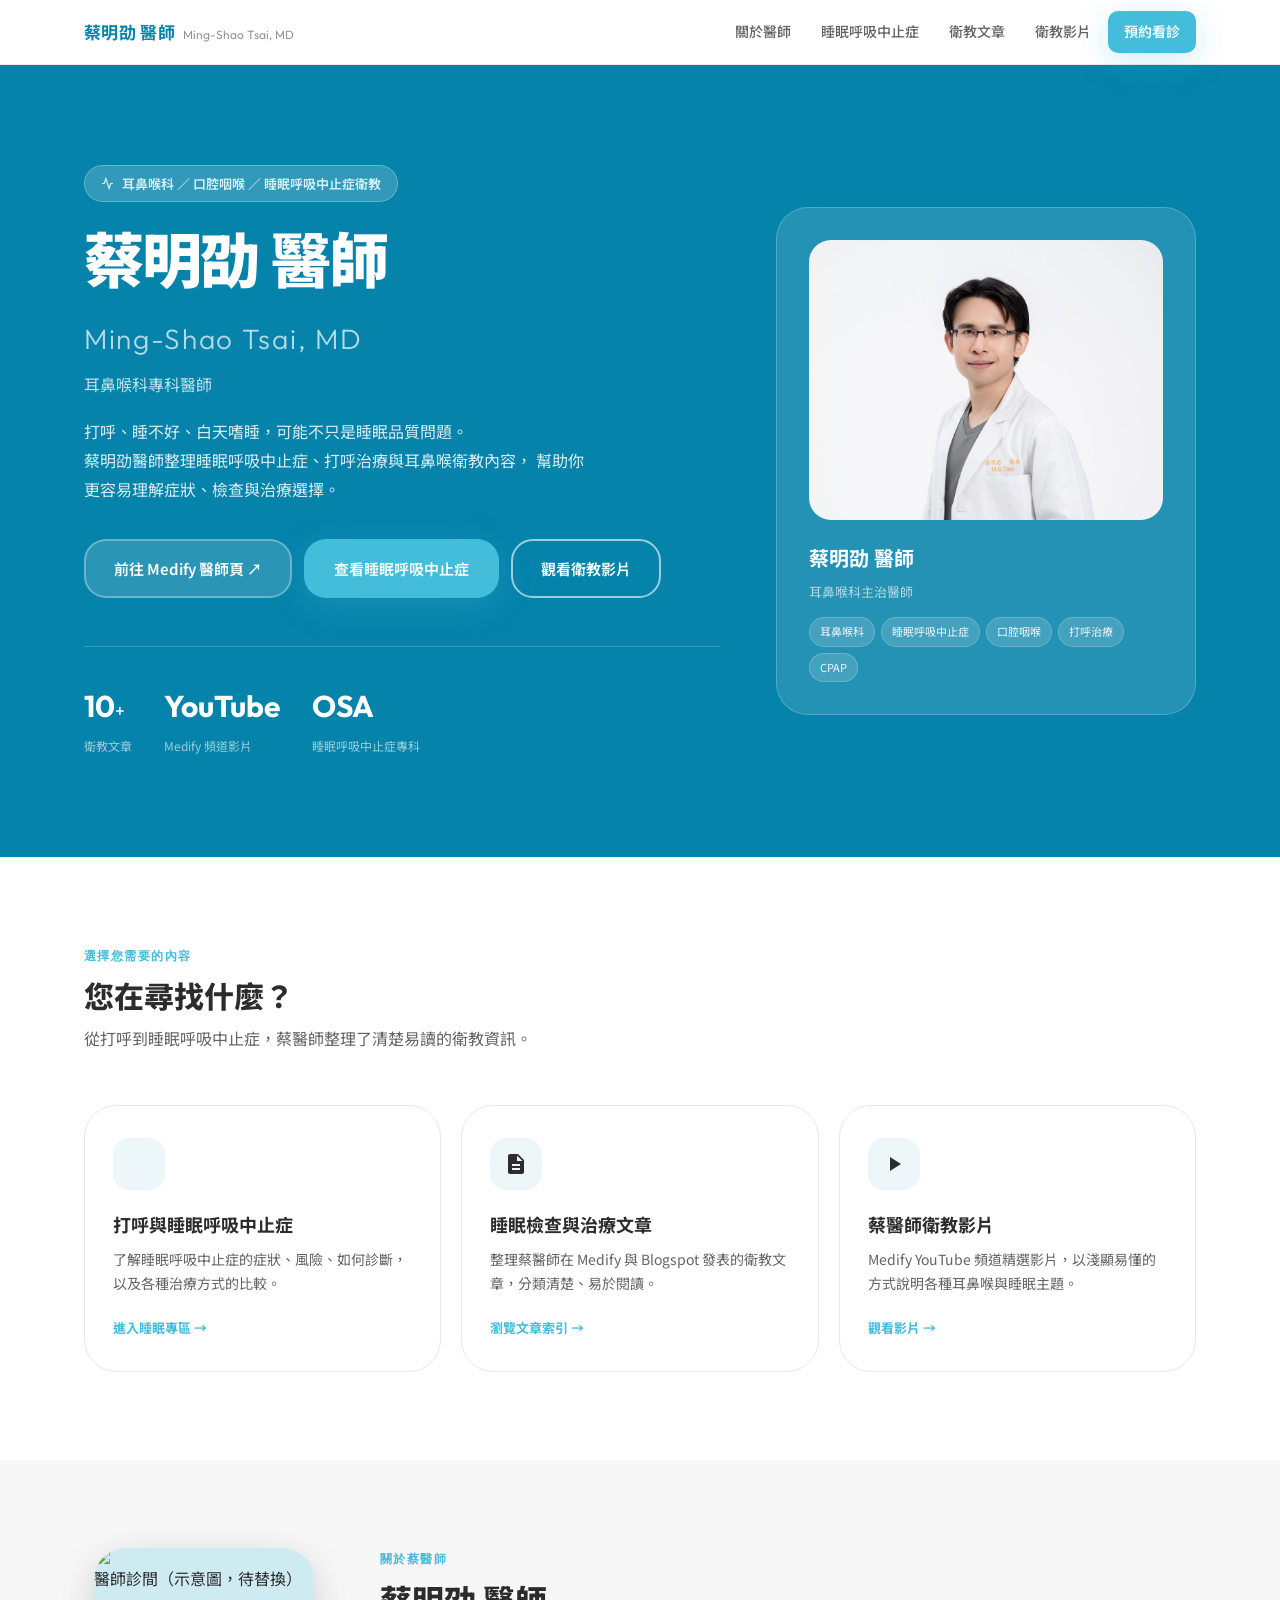
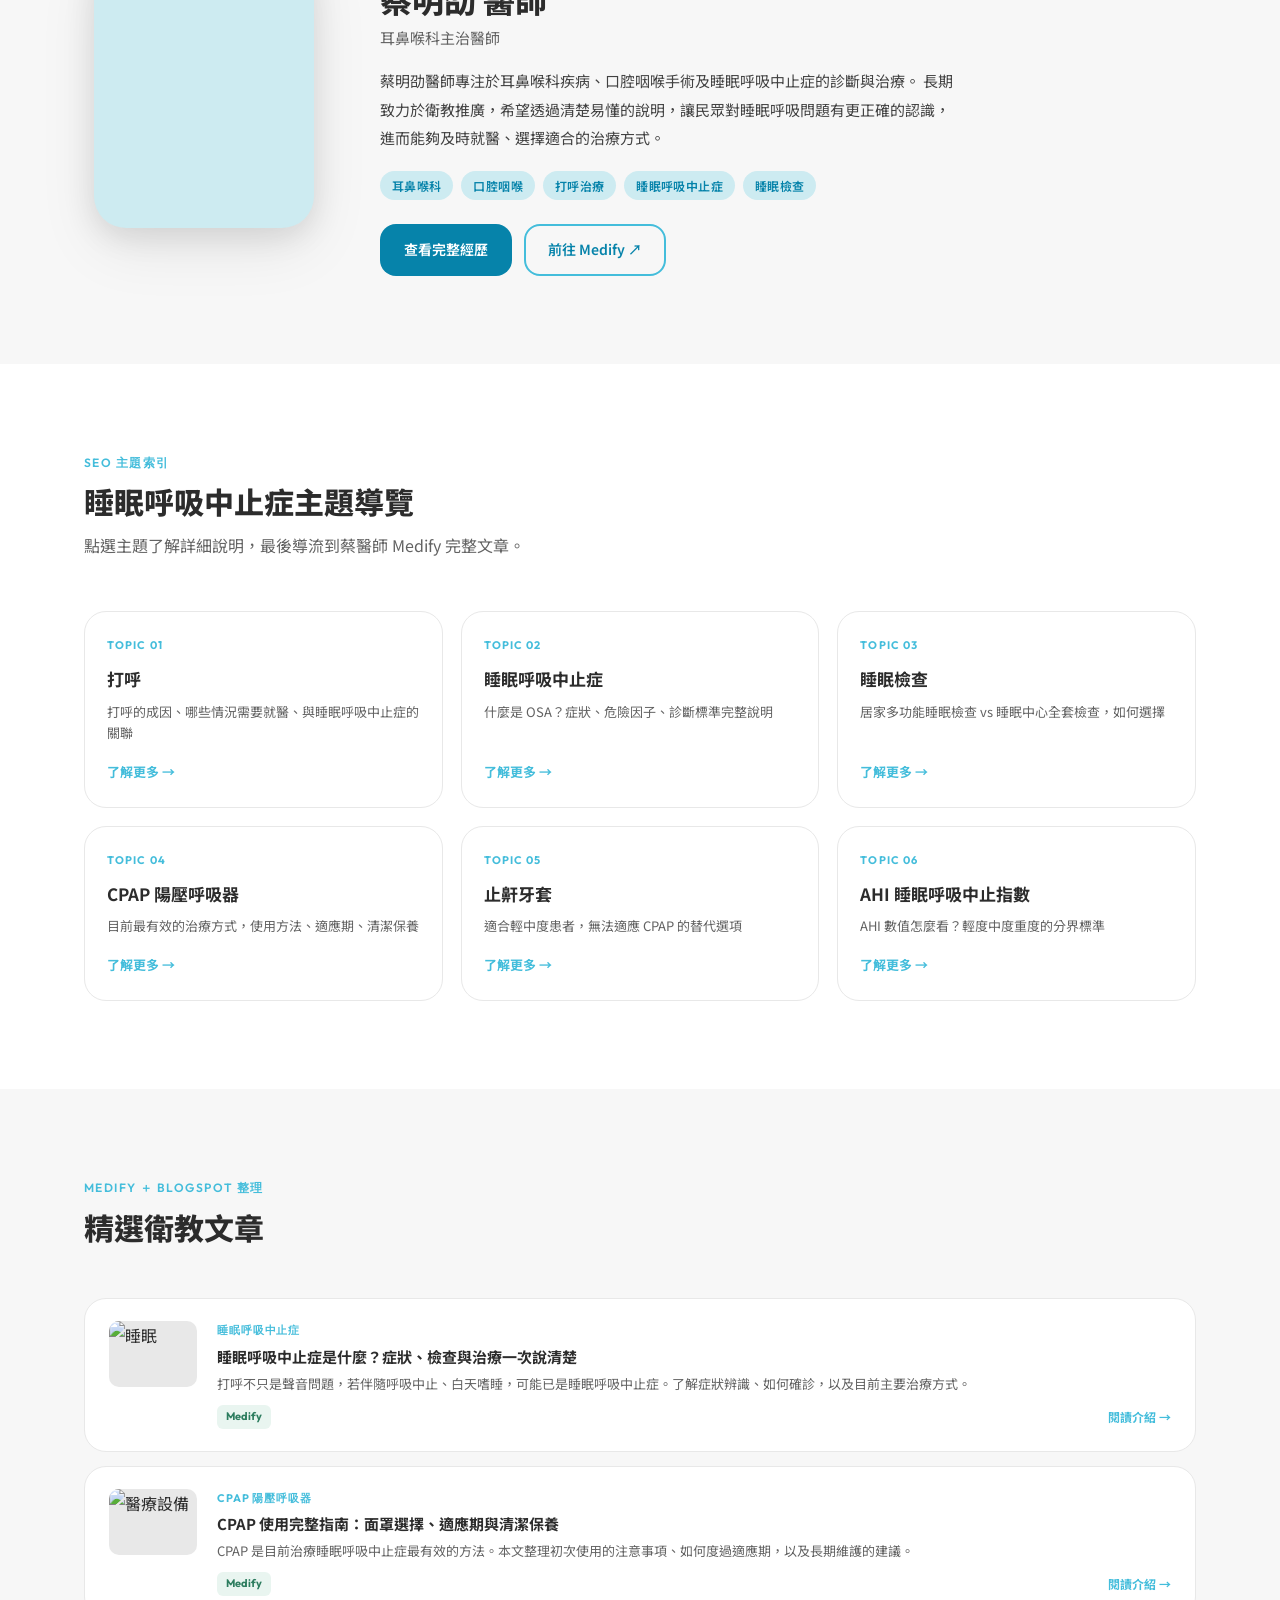
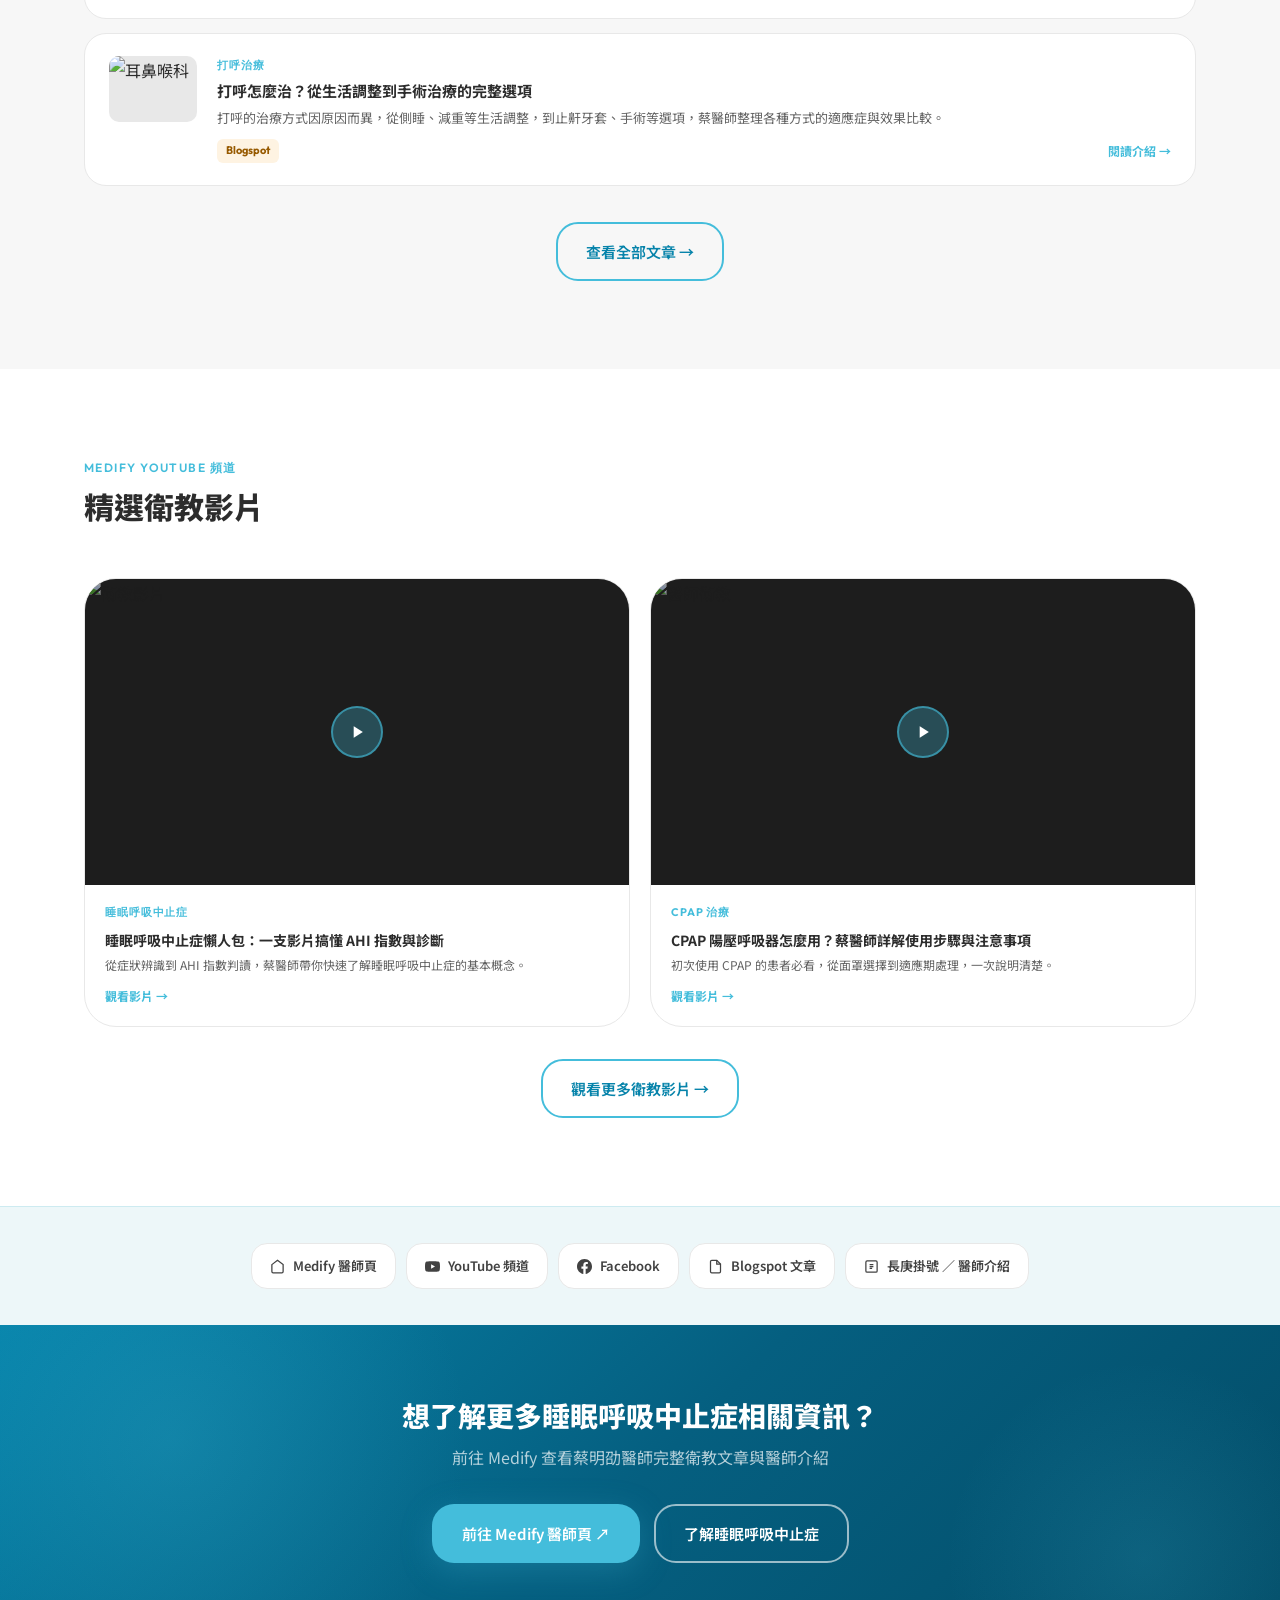
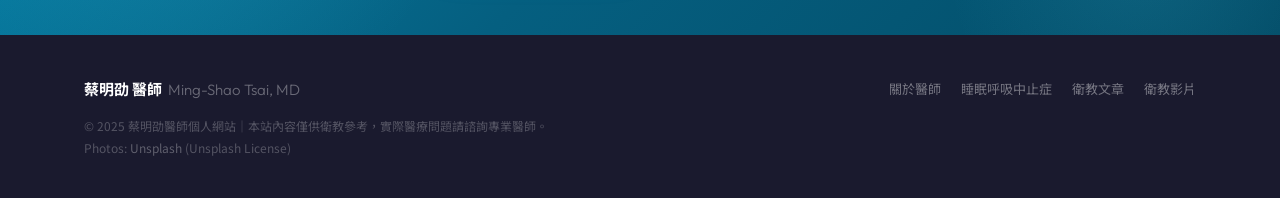
==== commit 422a7221: "Replace emoji with Material Icons, remove duplicate CTAs, update nav to 預約看診 - Add Google Material I" ====
--- a/index.html
+++ b/index.html
@@ -11,6 +11,7 @@
   <link rel="preconnect" href="https://fonts.googleapis.com">
   <link rel="preconnect" href="https://fonts.gstatic.com" crossorigin>
   <link href="https://fonts.googleapis.com/css2?family=Outfit:wght@300;400;500;600;700;800&family=Noto+Sans+TC:wght@300;400;500;700;900&display=swap" rel="stylesheet">
+  <link href="https://fonts.googleapis.com/icon?family=Material+Icons" rel="stylesheet">
   <link rel="stylesheet" href="css/style.css">
 </head>
 <body>
@@ -28,7 +29,7 @@
         <a href="sleep-apnea.html">睡眠呼吸中止症</a>
         <a href="articles.html">衛教文章</a>
         <a href="videos.html">衛教影片</a>
-        <a href="https://medify.com.tw/doctor-43/" target="_blank" rel="noopener" class="nav-cta">前往 Medify ↗</a>
+        <a href="https://register.cgmh.org.tw/Department/6/63500A?id=8031&name=%E8%94%A1%E6%98%8E%E5%8A%AD" target="_blank" rel="noopener" class="nav-cta">預約看診</a>
       </div>
       <button class="nav-mobile-toggle" id="navToggle" aria-label="開啟選單">
         <svg width="22" height="22" fill="none" stroke="currentColor" stroke-width="2" viewBox="0 0 24 24"><path d="M3 12h18M3 6h18M3 18h18"/></svg>
@@ -40,7 +41,7 @@
     <a href="sleep-apnea.html">睡眠呼吸中止症</a>
     <a href="articles.html">衛教文章</a>
     <a href="videos.html">衛教影片</a>
-    <a href="https://medify.com.tw/doctor-43/" target="_blank" rel="noopener">前往 Medify ↗</a>
+    <a href="https://register.cgmh.org.tw/Department/6/63500A?id=8031&name=%E8%94%A1%E6%98%8E%E5%8A%AD" target="_blank" rel="noopener">預約看診</a>
   </div>
 </nav>
 
@@ -100,7 +101,6 @@
           <span class="hero-card-tag">打呼治療</span>
           <span class="hero-card-tag">CPAP</span>
         </div>
-        <a href="https://medify.com.tw/doctor-43/" target="_blank" rel="noopener" class="hero-card-cta">前往 Medify 醫師頁 ↗</a>
       </div>
     </div>
   </div>
@@ -116,19 +116,19 @@
     </div>
     <div class="entries-grid">
       <a href="sleep-apnea.html" class="entry-card reveal">
-        <div class="entry-icon">😴</div>
+        <div class="entry-icon"><span class="material-icons" style="font-size:24px;">bedtime</span></div>
         <h3 class="entry-title">打呼與睡眠呼吸中止症</h3>
         <p class="entry-desc">了解睡眠呼吸中止症的症狀、風險、如何診斷，以及各種治療方式的比較。</p>
         <span class="entry-link">進入睡眠專區 →</span>
       </a>
       <a href="articles.html" class="entry-card reveal delay-1">
-        <div class="entry-icon">📄</div>
+        <div class="entry-icon"><span class="material-icons" style="font-size:24px;">description</span></div>
         <h3 class="entry-title">睡眠檢查與治療文章</h3>
         <p class="entry-desc">整理蔡醫師在 Medify 與 Blogspot 發表的衛教文章，分類清楚、易於閱讀。</p>
         <span class="entry-link">瀏覽文章索引 →</span>
       </a>
       <a href="videos.html" class="entry-card reveal delay-2">
-        <div class="entry-icon">▶️</div>
+        <div class="entry-icon"><span class="material-icons" style="font-size:24px;">play_arrow</span></div>
         <h3 class="entry-title">蔡醫師衛教影片</h3>
         <p class="entry-desc">Medify YouTube 頻道精選影片，以淺顯易懂的方式說明各種耳鼻喉與睡眠主題。</p>
         <span class="entry-link">觀看影片 →</span>
@@ -289,7 +289,7 @@
         <div class="video-thumb">
           <img src="https://images.unsplash.com/photo-1505751172876-fa1923c5c528?auto=format&fit=crop&w=800&q=70" alt="衛教影片" loading="lazy">
           <div style="position:absolute;inset:0;display:flex;align-items:center;justify-content:center;background:rgba(0,0,0,.35);">
-            <div class="video-play">▶</div>
+            <div class="video-play"><span class="material-icons" style="font-size:20px;">play_arrow</span></div>
           </div>
         </div>
         <div class="video-info">
@@ -303,7 +303,7 @@
         <div class="video-thumb">
           <img src="https://images.unsplash.com/photo-1631217868264-e5b90bb7e133?auto=format&fit=crop&w=800&q=70" alt="醫師衛教" loading="lazy">
           <div style="position:absolute;inset:0;display:flex;align-items:center;justify-content:center;background:rgba(0,0,0,.35);">
-            <div class="video-play">▶</div>
+            <div class="video-play"><span class="material-icons" style="font-size:20px;">play_arrow</span></div>
           </div>
         </div>
         <div class="video-info">
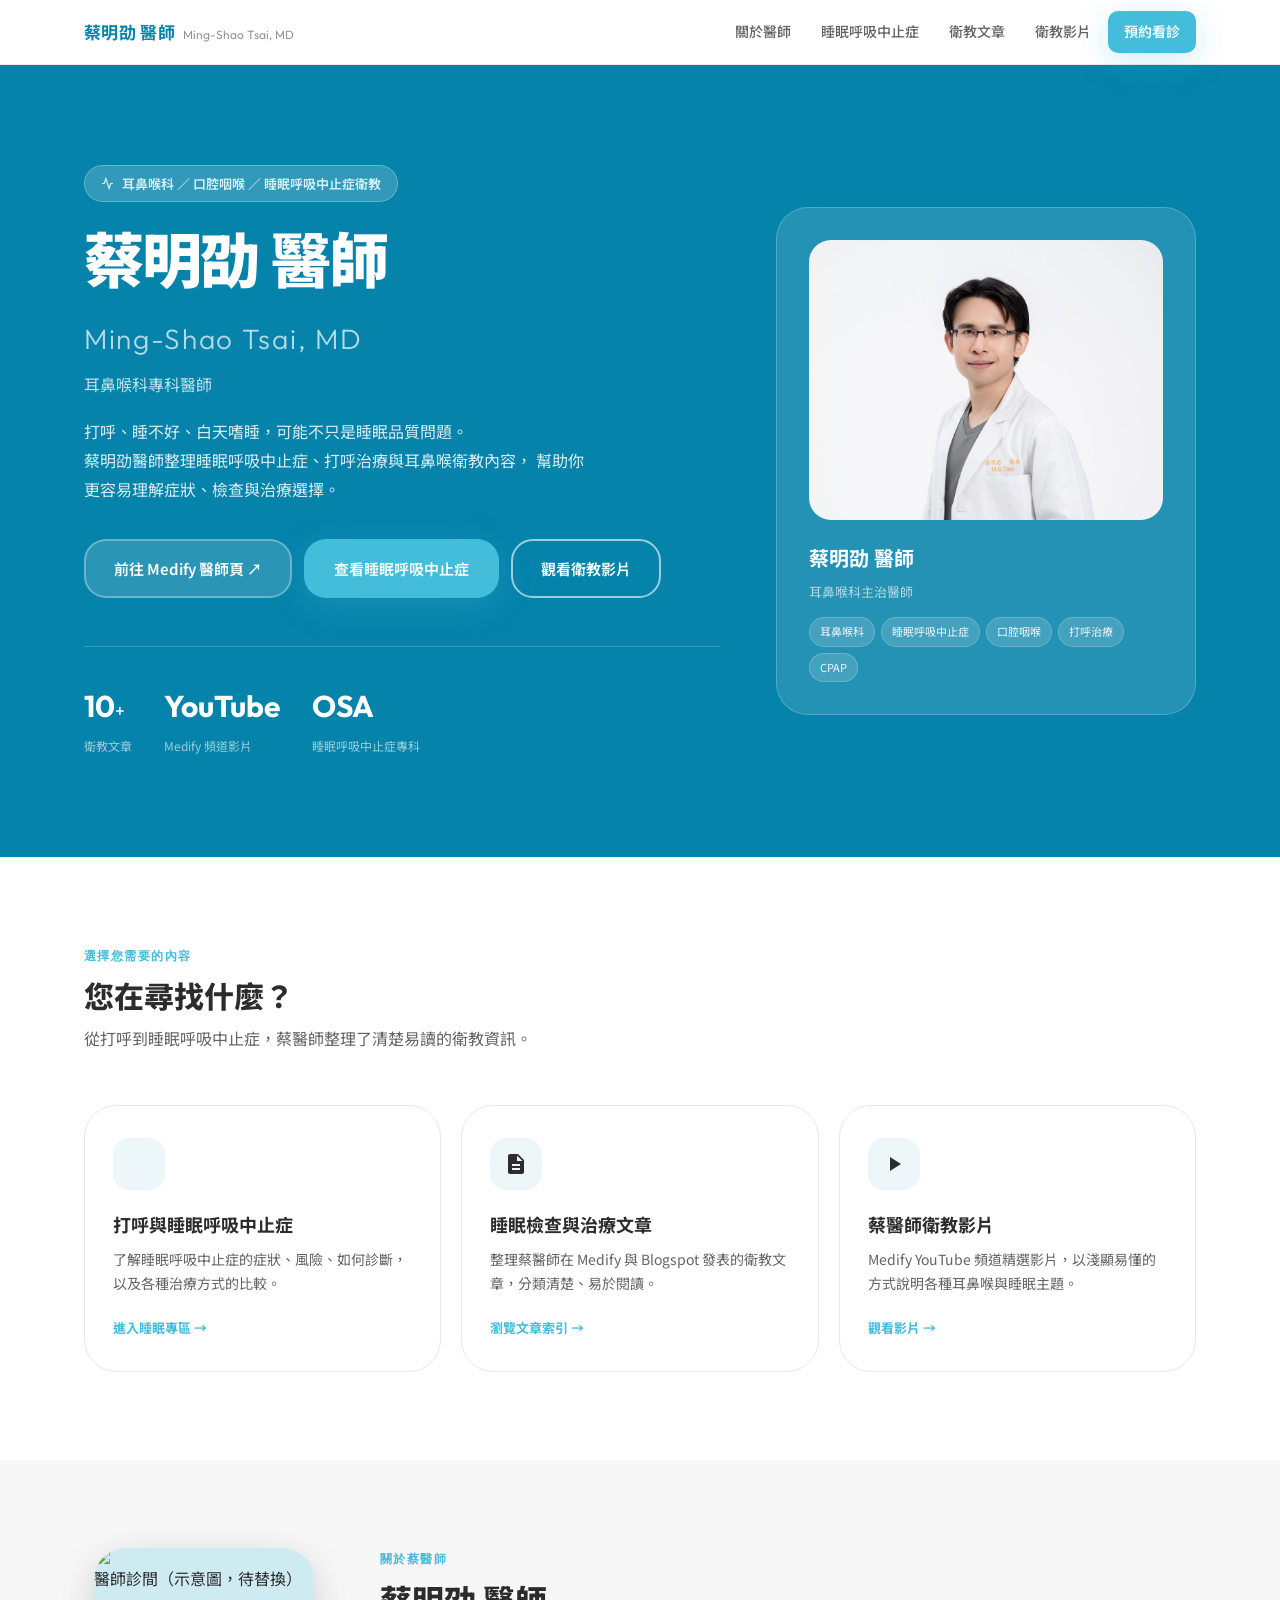
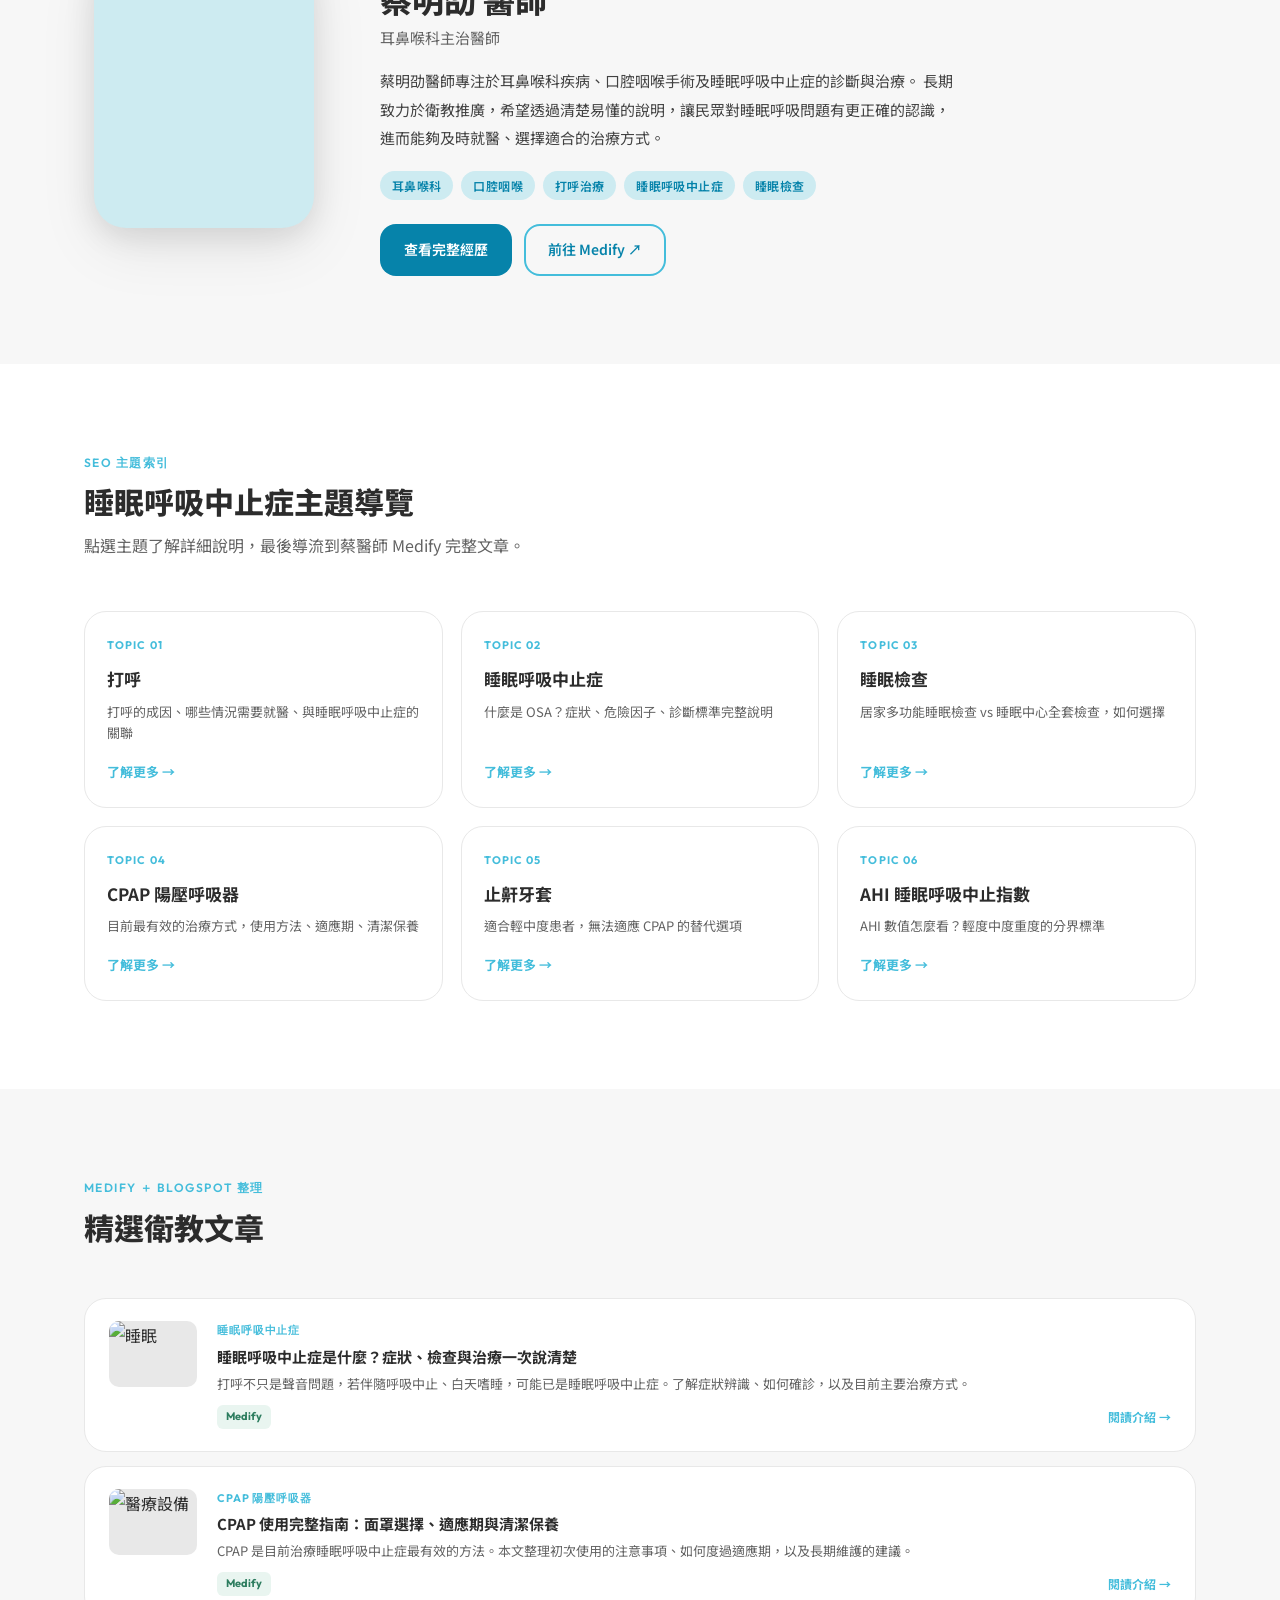
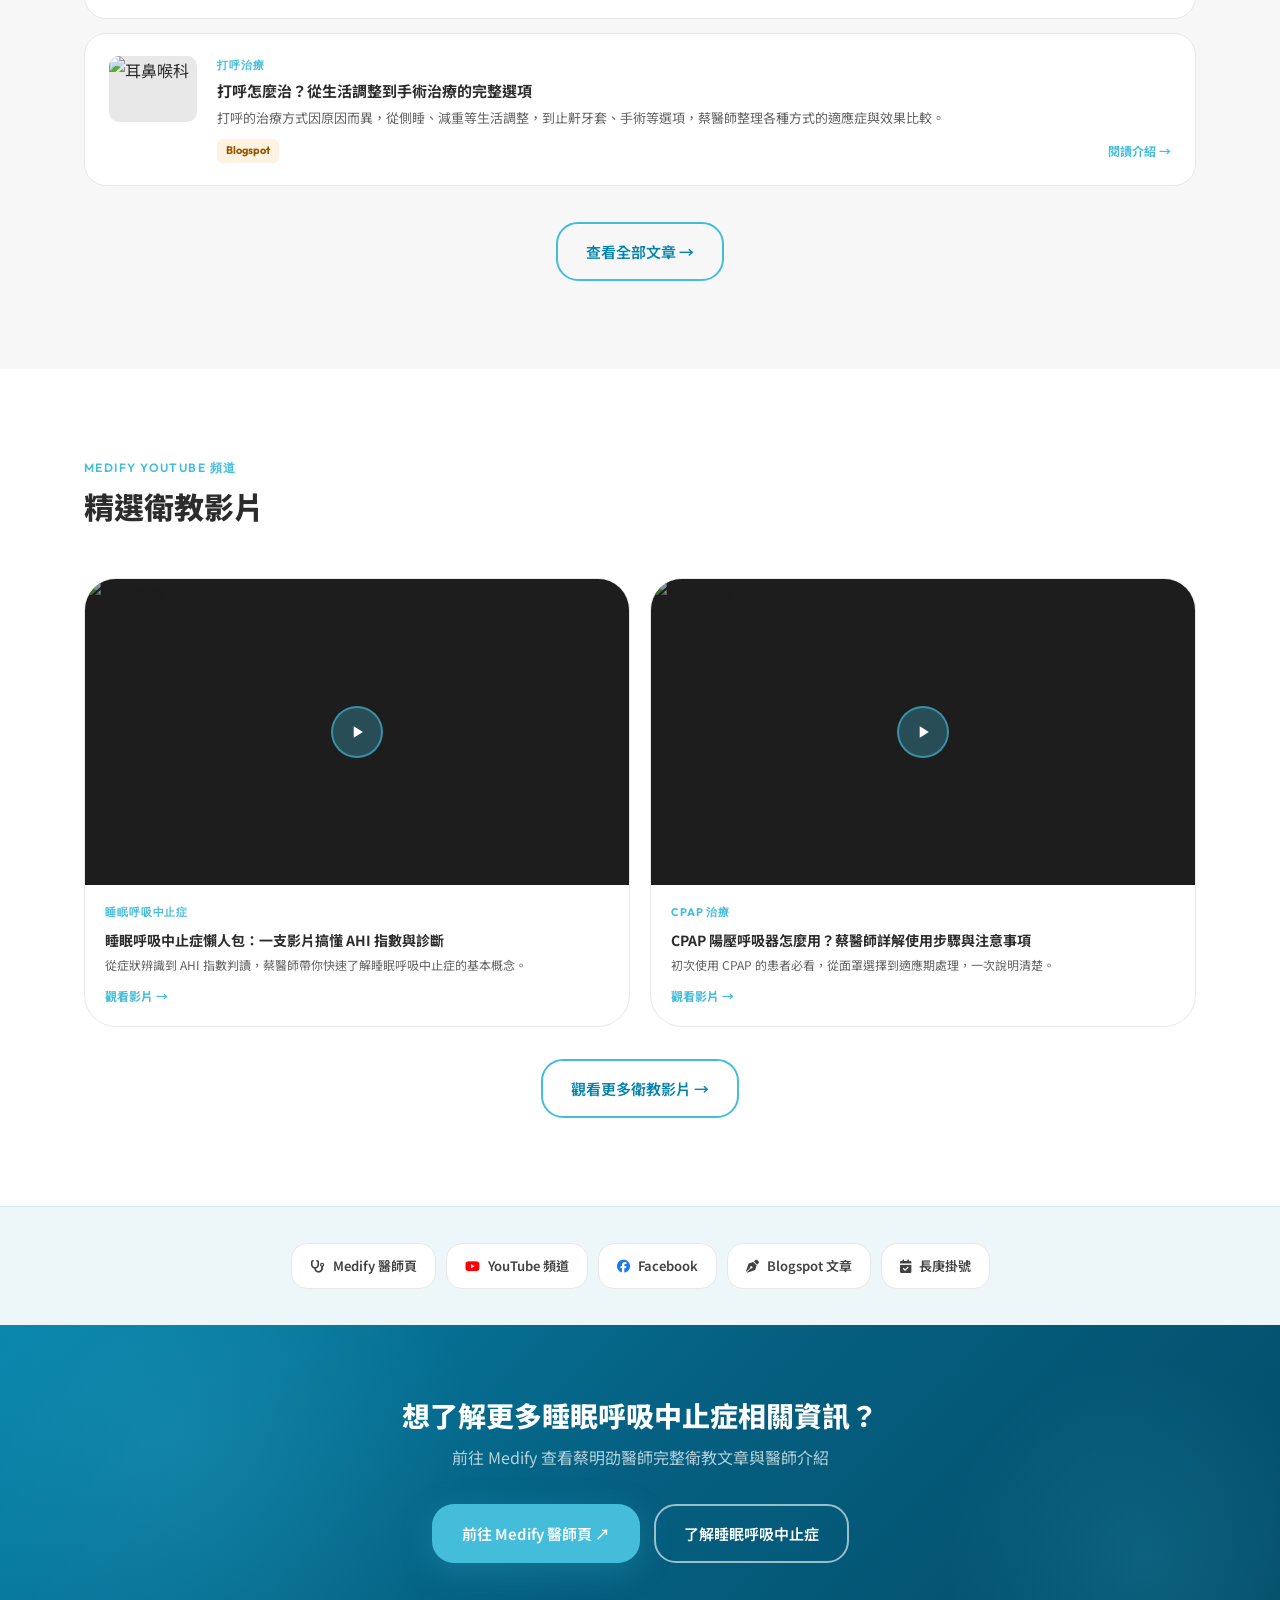
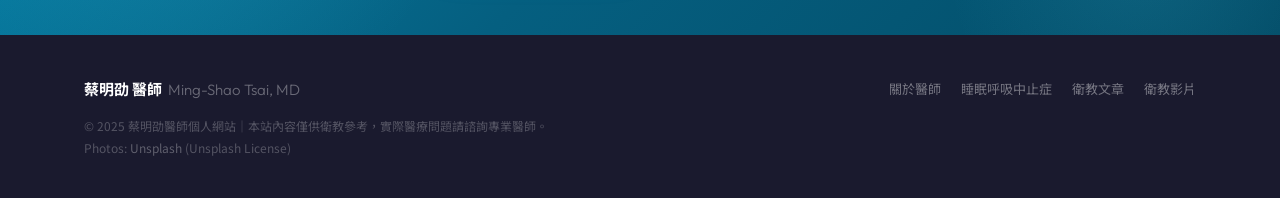
==== commit c329515a: "Replace emoji/Material Icons with Font Awesome 6 brand icons in social links - Add Font Awesome 6.5 " ====
--- a/index.html
+++ b/index.html
@@ -12,6 +12,7 @@
   <link rel="preconnect" href="https://fonts.gstatic.com" crossorigin>
   <link href="https://fonts.googleapis.com/css2?family=Outfit:wght@300;400;500;600;700;800&family=Noto+Sans+TC:wght@300;400;500;700;900&display=swap" rel="stylesheet">
   <link href="https://fonts.googleapis.com/icon?family=Material+Icons" rel="stylesheet">
+  <link rel="stylesheet" href="https://cdnjs.cloudflare.com/ajax/libs/font-awesome/6.5.0/css/all.min.css">
   <link rel="stylesheet" href="css/style.css">
 </head>
 <body>
@@ -325,24 +326,24 @@
   <div class="wrap">
     <div class="social-inner">
       <a href="https://medify.com.tw/doctor-43/" target="_blank" rel="noopener" class="social-btn reveal">
-        <svg width="15" height="15" fill="none" stroke="currentColor" stroke-width="2" viewBox="0 0 24 24"><path d="M3 9l9-7 9 7v11a2 2 0 01-2 2H5a2 2 0 01-2-2z"/></svg>
+        <i class="fa-solid fa-stethoscope"></i>
         Medify 醫師頁
       </a>
-      <a href="https://www.youtube.com/@medify90" target="_blank" rel="noopener" class="social-btn reveal delay-1">
-        <svg width="15" height="15" fill="currentColor" viewBox="0 0 24 24"><path d="M23.5 6.2a3 3 0 00-2.1-2.1C19.5 3.5 12 3.5 12 3.5s-7.5 0-9.4.6a3 3 0 00-2.1 2.1C0 8.1 0 12 0 12s0 3.9.5 5.8a3 3 0 002.1 2.1C4.5 20.5 12 20.5 12 20.5s7.5 0 9.4-.6a3 3 0 002.1-2.1C24 15.9 24 12 24 12s0-3.9-.5-5.8zM9.75 15.5V8.5l6.25 3.5-6.25 3.5z"/></svg>
+      <a href="https://www.youtube.com/@DrTsaiSleep" target="_blank" rel="noopener" class="social-btn reveal delay-1">
+        <i class="fa-brands fa-youtube" style="color:#FF0000"></i>
         YouTube 頻道
       </a>
-      <a href="https://www.facebook.com/" target="_blank" rel="noopener" class="social-btn reveal delay-2">
-        <svg width="15" height="15" fill="currentColor" viewBox="0 0 24 24"><path d="M24 12.07C24 5.41 18.63 0 12 0S0 5.4 0 12.07C0 18.1 4.39 23.1 10.13 24v-8.44H7.08v-3.49h3.04V9.41c0-3.02 1.8-4.7 4.54-4.7 1.31 0 2.68.24 2.68.24v2.97h-1.5c-1.5 0-1.96.93-1.96 1.89v2.26h3.32l-.53 3.5h-2.8V24C19.62 23.1 24 18.1 24 12.07z"/></svg>
+      <a href="https://www.facebook.com/ENTDRTSAI/" target="_blank" rel="noopener" class="social-btn reveal delay-2">
+        <i class="fa-brands fa-facebook" style="color:#1877F2"></i>
         Facebook
       </a>
       <a href="http://mingshaotsaimd.blogspot.com/" target="_blank" rel="noopener" class="social-btn reveal delay-3">
-        <svg width="15" height="15" fill="none" stroke="currentColor" stroke-width="2" viewBox="0 0 24 24"><path d="M14 2H6a2 2 0 00-2 2v16a2 2 0 002 2h12a2 2 0 002-2V8z"/><polyline points="14 2 14 8 20 8"/></svg>
+        <i class="fa-solid fa-pen-nib"></i>
         Blogspot 文章
       </a>
-      <a href="#" class="social-btn reveal delay-3">
-        <svg width="15" height="15" fill="none" stroke="currentColor" stroke-width="2" viewBox="0 0 24 24"><rect x="3" y="3" width="18" height="18" rx="2"/><path d="M9 9h6M9 12h6M9 15h4"/></svg>
-        長庚掛號 ／ 醫師介紹
+      <a href="https://register.cgmh.org.tw/Department/6/63500A" target="_blank" rel="noopener" class="social-btn reveal delay-3">
+        <i class="fa-solid fa-calendar-check"></i>
+        長庚掛號
       </a>
     </div>
   </div>
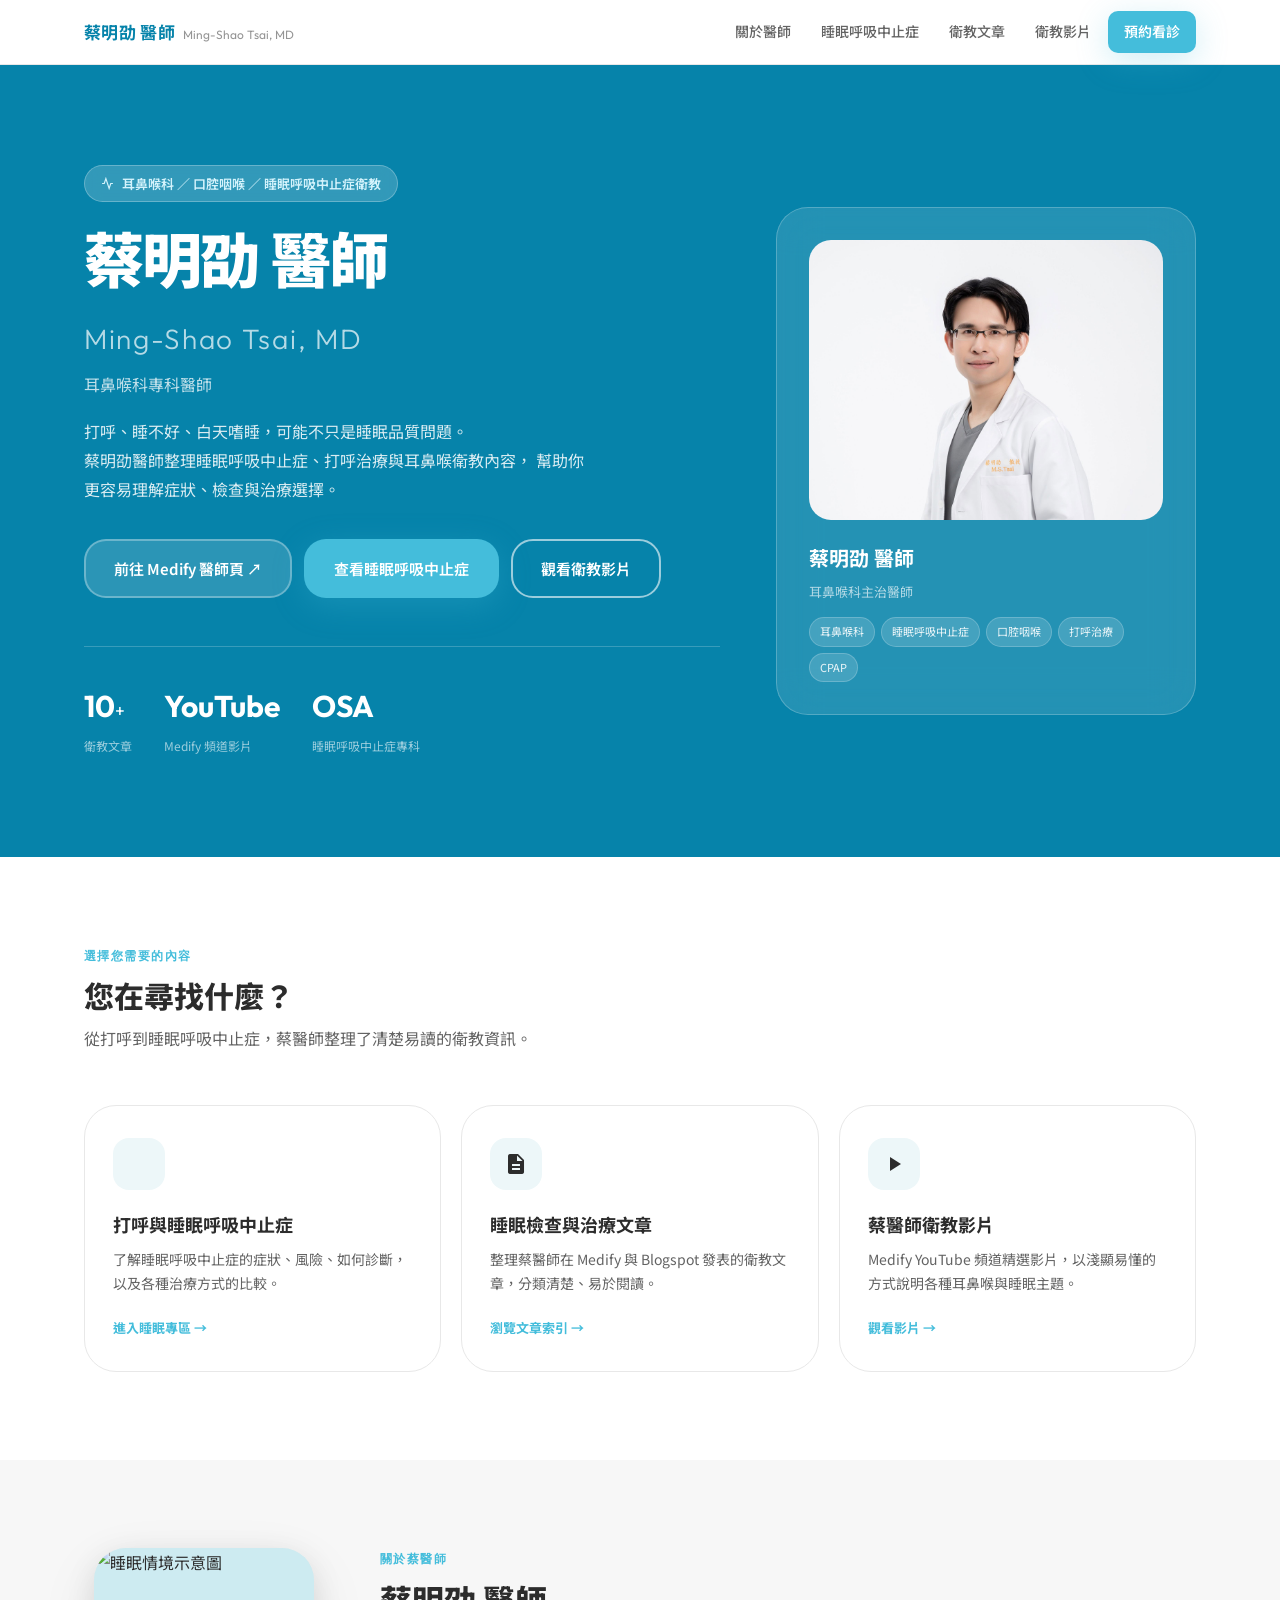
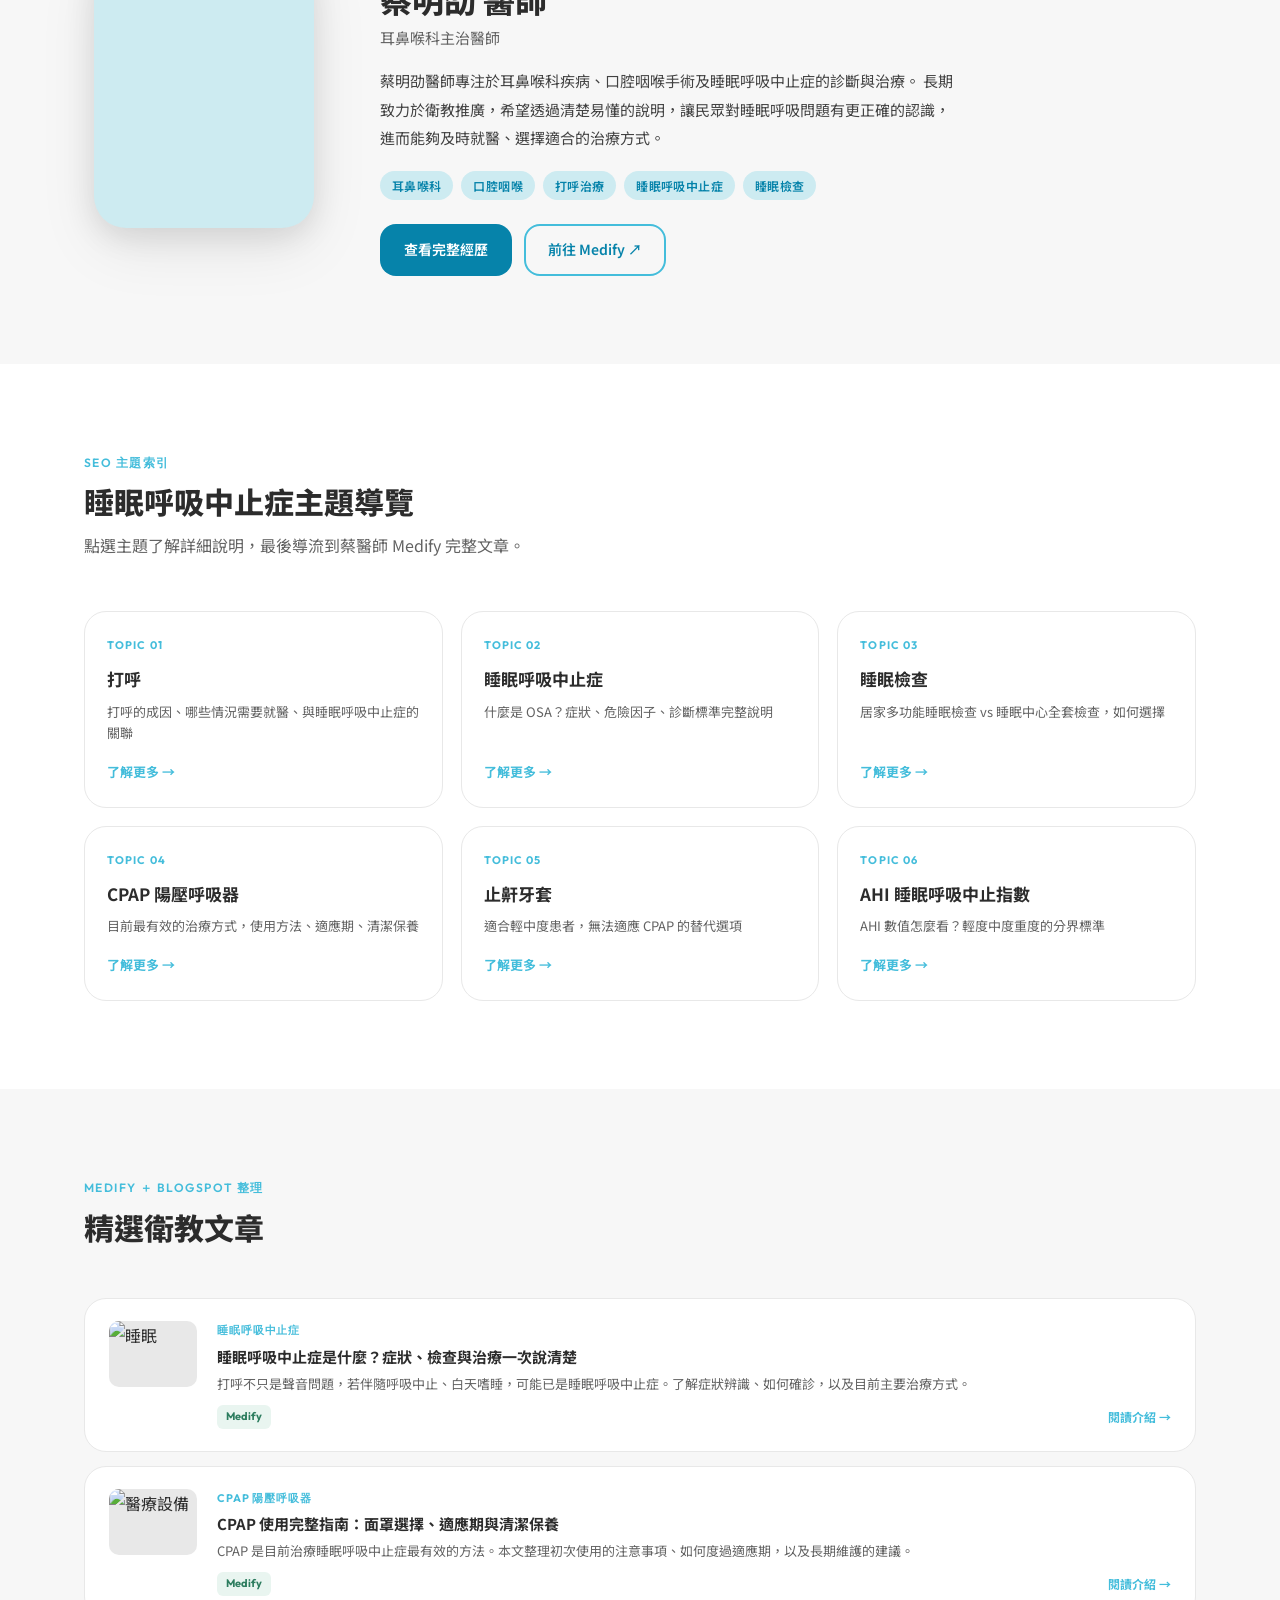
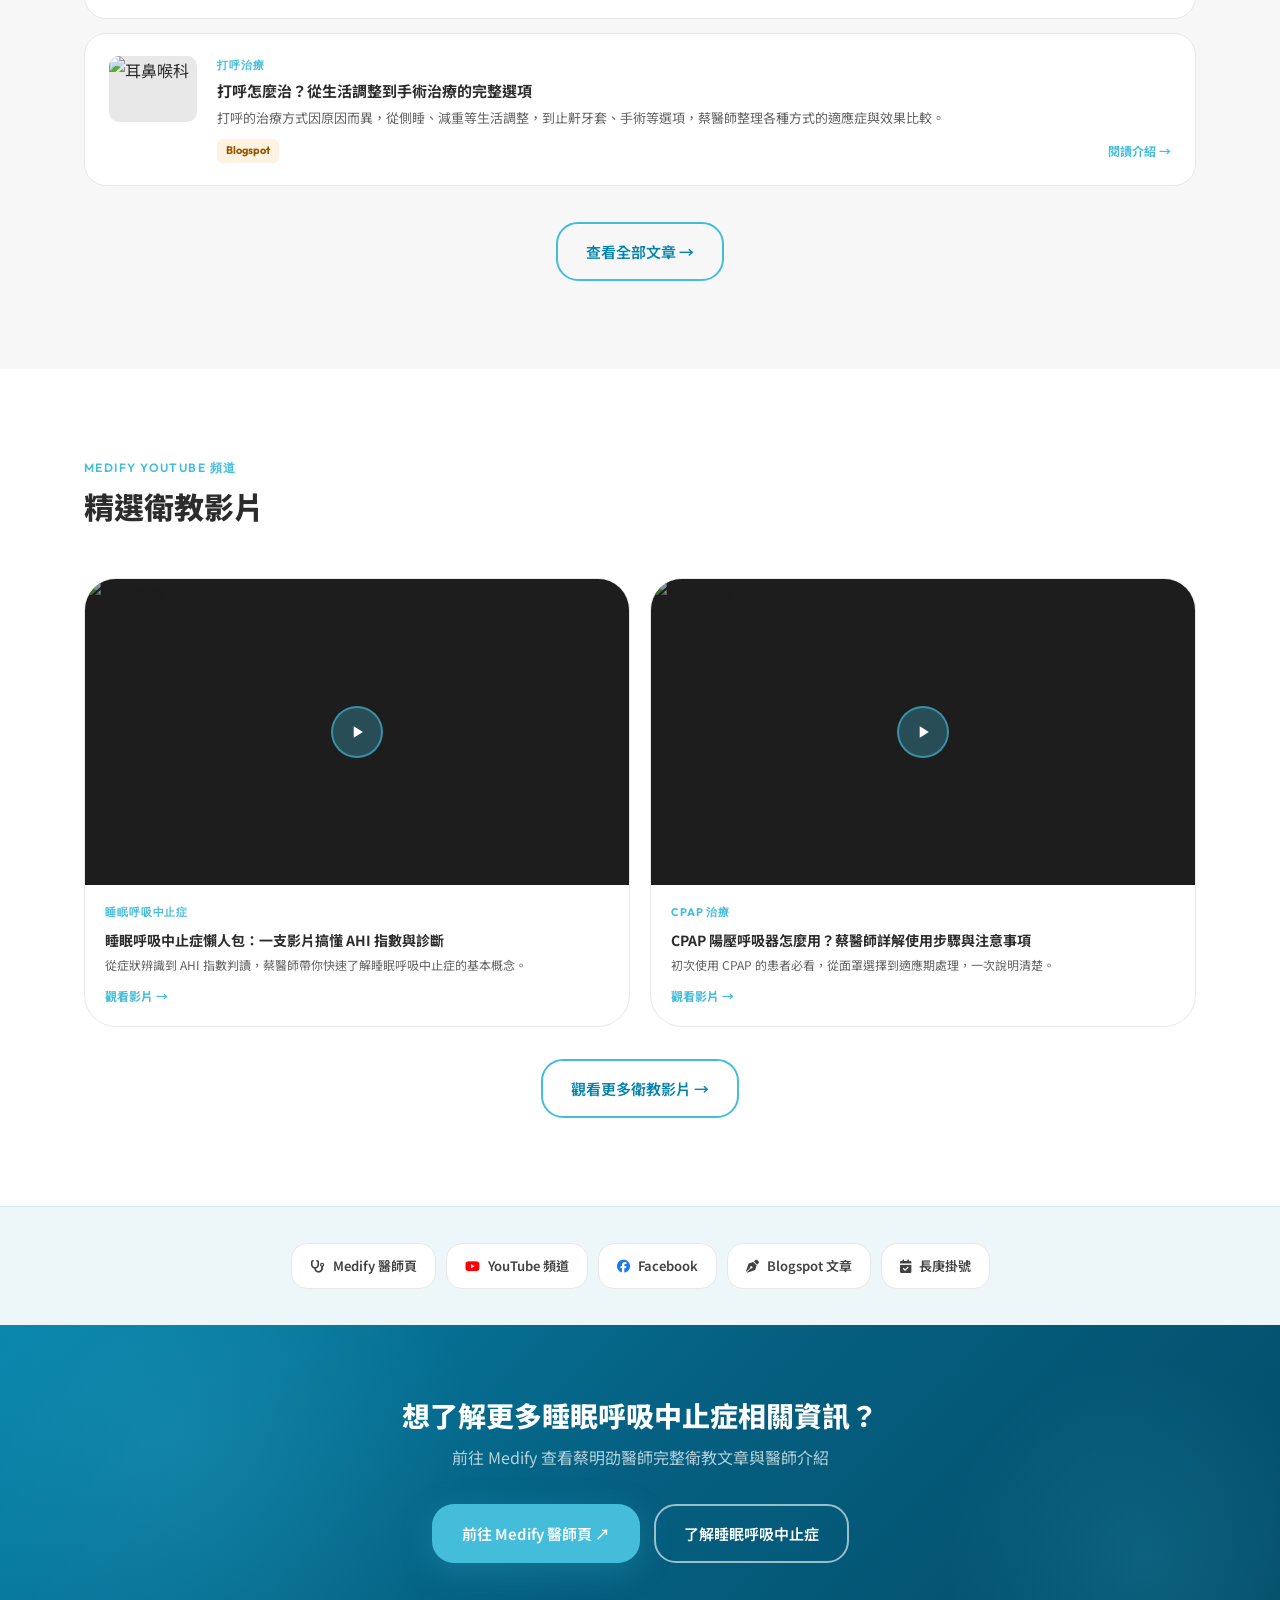
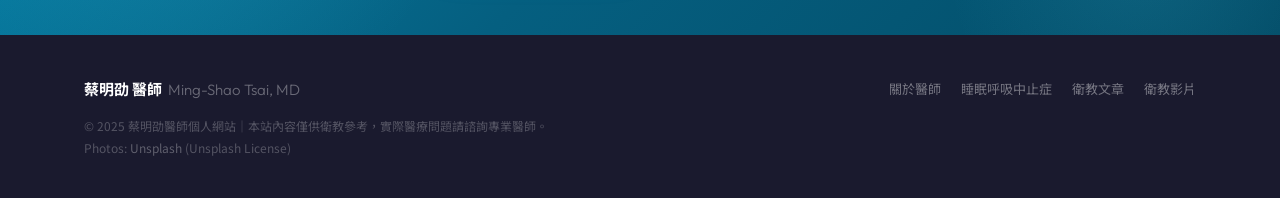
==== commit 22bee772: "Replace brain anatomy image with sleeping person photo in doctor-brief section Co-Authored-By: Claud" ====
--- a/index.html
+++ b/index.html
@@ -144,7 +144,7 @@
     <div class="brief-inner">
       <div class="brief-photo-wrap reveal">
         <div class="brief-photo">
-          <img src="https://images.unsplash.com/photo-1559757148-5c350d0d3c56?auto=format&fit=crop&w=500&q=80" alt="醫師診間（示意圖，待替換）" loading="lazy">
+          <img src="https://images.unsplash.com/photo-1541781774459-bb2af2f05b55?auto=format&fit=crop&w=500&q=80" alt="睡眠情境示意圖" loading="lazy">
         </div>
       </div>
       <div>
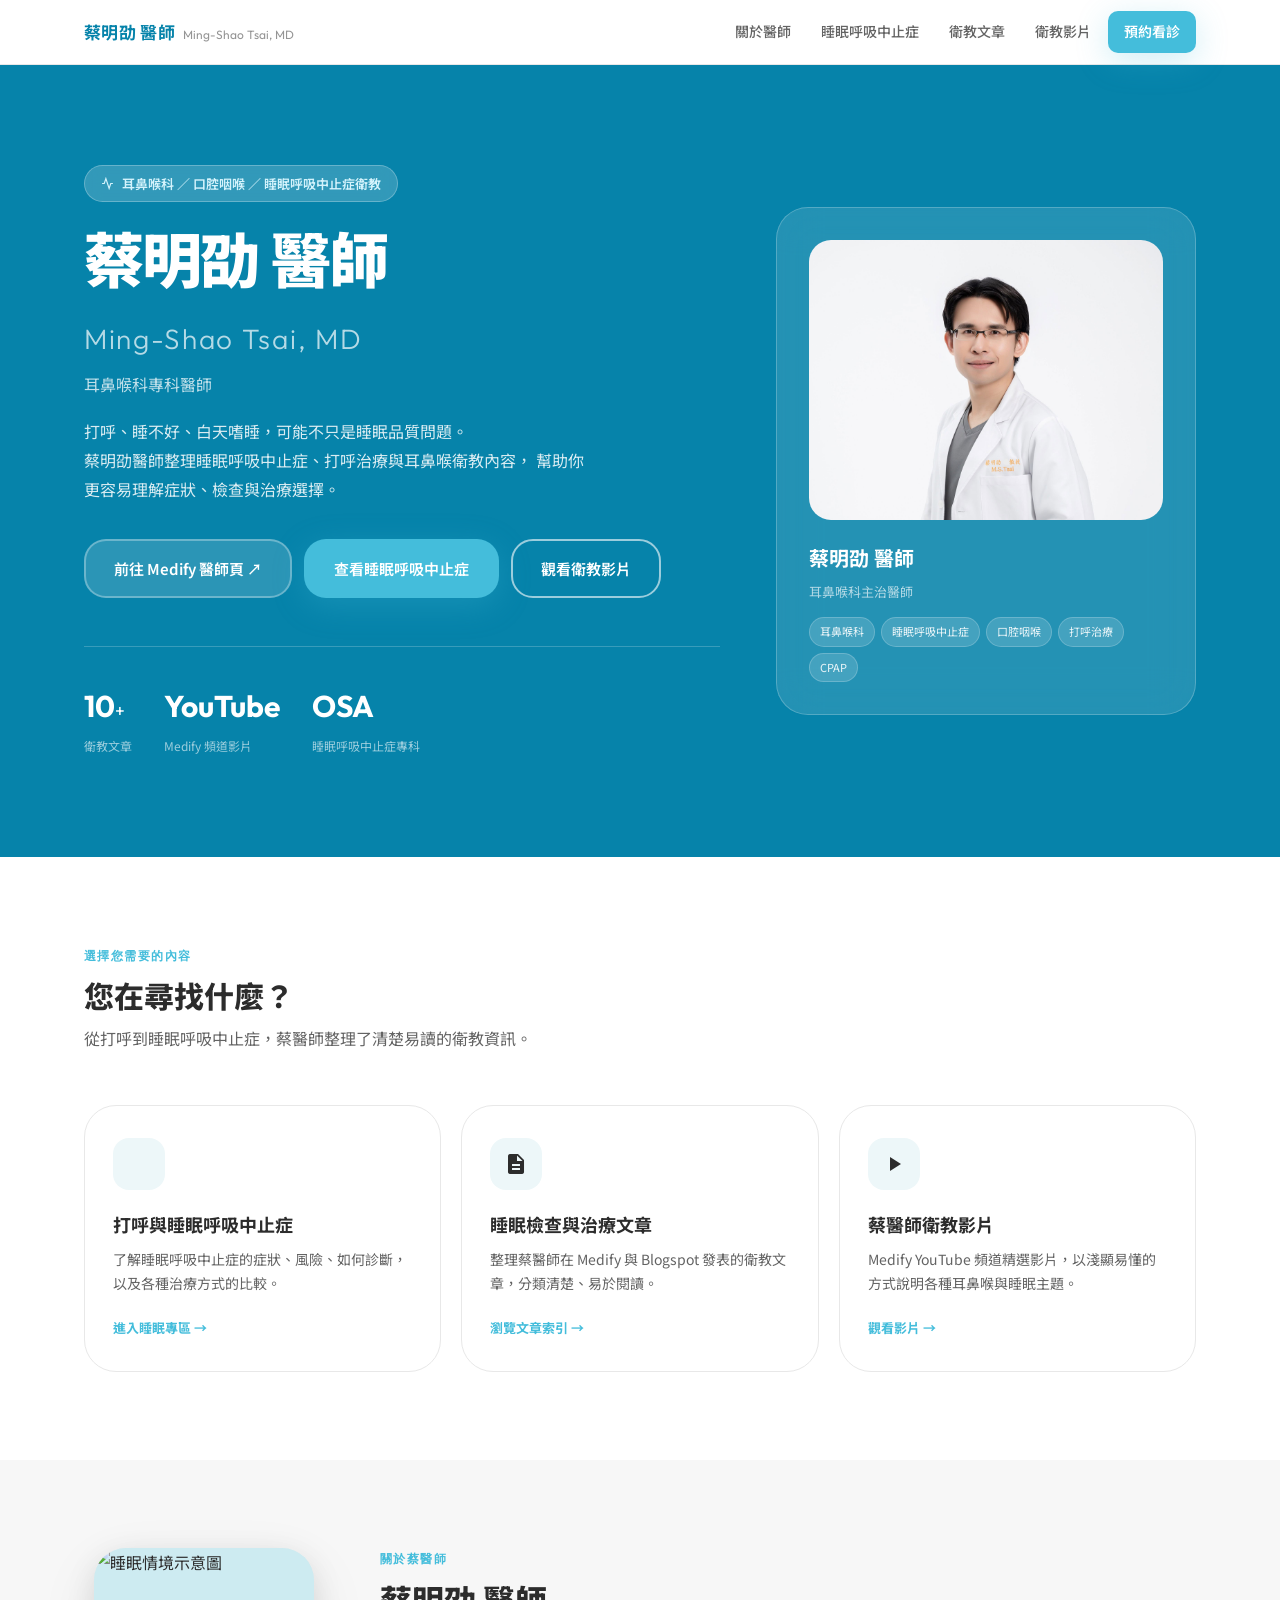
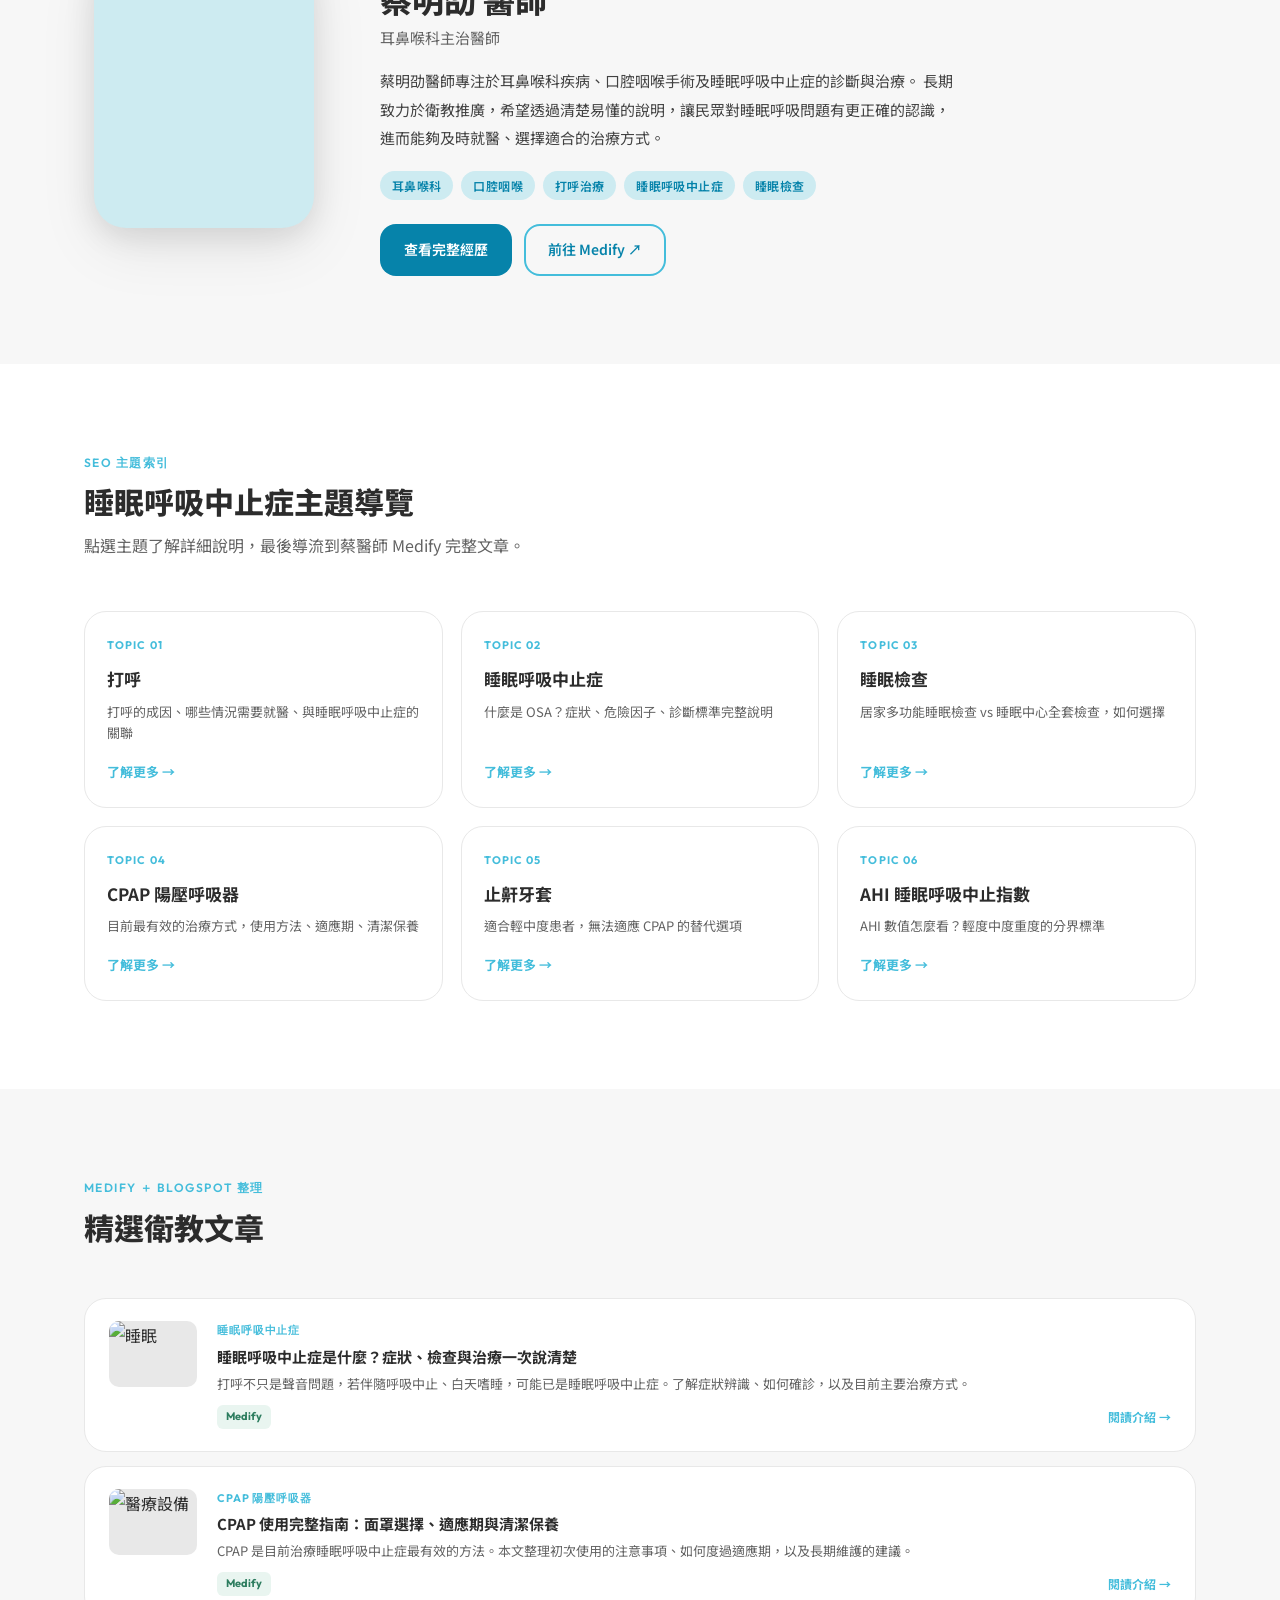
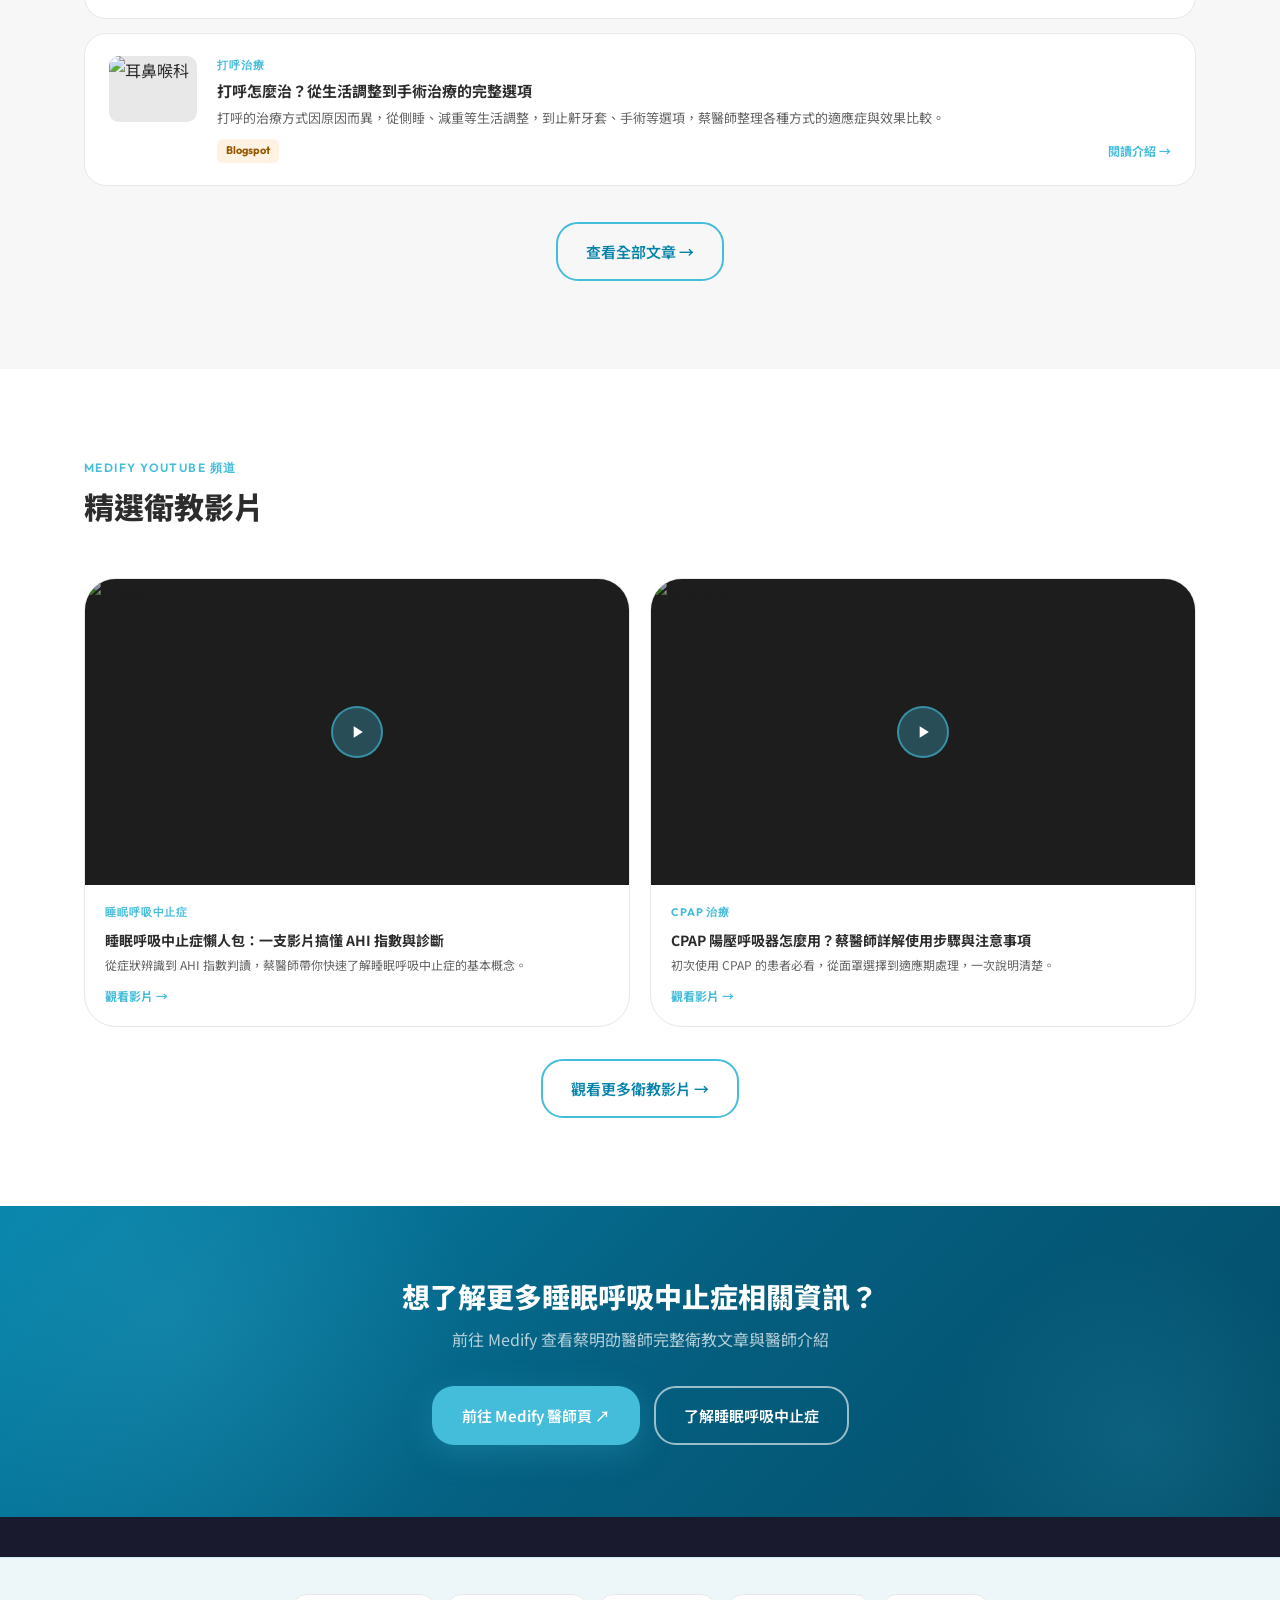
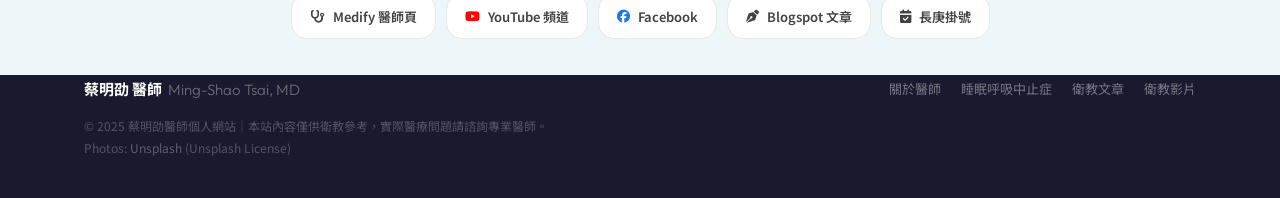
==== commit e565cc3b: "Move social-bar to footer; sync about.html social icons" ====
--- a/index.html
+++ b/index.html
@@ -321,34 +321,6 @@
   </div>
 </section>
 
-<!-- Social Bar -->
-<div class="social-bar">
-  <div class="wrap">
-    <div class="social-inner">
-      <a href="https://medify.com.tw/doctor-43/" target="_blank" rel="noopener" class="social-btn reveal">
-        <i class="fa-solid fa-stethoscope"></i>
-        Medify 醫師頁
-      </a>
-      <a href="https://www.youtube.com/@DrTsaiSleep" target="_blank" rel="noopener" class="social-btn reveal delay-1">
-        <i class="fa-brands fa-youtube" style="color:#FF0000"></i>
-        YouTube 頻道
-      </a>
-      <a href="https://www.facebook.com/ENTDRTSAI/" target="_blank" rel="noopener" class="social-btn reveal delay-2">
-        <i class="fa-brands fa-facebook" style="color:#1877F2"></i>
-        Facebook
-      </a>
-      <a href="http://mingshaotsaimd.blogspot.com/" target="_blank" rel="noopener" class="social-btn reveal delay-3">
-        <i class="fa-solid fa-pen-nib"></i>
-        Blogspot 文章
-      </a>
-      <a href="https://register.cgmh.org.tw/Department/6/63500A" target="_blank" rel="noopener" class="social-btn reveal delay-3">
-        <i class="fa-solid fa-calendar-check"></i>
-        長庚掛號
-      </a>
-    </div>
-  </div>
-</div>
-
 <!-- CTA Band -->
 <div class="cta-band">
   <div class="wrap">
@@ -363,6 +335,32 @@
 
 <!-- Footer -->
 <footer class="footer">
+  <div class="social-bar">
+    <div class="wrap">
+      <div class="social-inner">
+        <a href="https://medify.com.tw/doctor-43/" target="_blank" rel="noopener" class="social-btn reveal">
+          <i class="fa-solid fa-stethoscope"></i>
+          Medify 醫師頁
+        </a>
+        <a href="https://www.youtube.com/@DrTsaiSleep" target="_blank" rel="noopener" class="social-btn reveal delay-1">
+          <i class="fa-brands fa-youtube" style="color:#FF0000"></i>
+          YouTube 頻道
+        </a>
+        <a href="https://www.facebook.com/ENTDRTSAI/" target="_blank" rel="noopener" class="social-btn reveal delay-2">
+          <i class="fa-brands fa-facebook" style="color:#1877F2"></i>
+          Facebook
+        </a>
+        <a href="http://mingshaotsaimd.blogspot.com/" target="_blank" rel="noopener" class="social-btn reveal delay-3">
+          <i class="fa-solid fa-pen-nib"></i>
+          Blogspot 文章
+        </a>
+        <a href="https://register.cgmh.org.tw/Department/6/63500A" target="_blank" rel="noopener" class="social-btn reveal delay-3">
+          <i class="fa-solid fa-calendar-check"></i>
+          長庚掛號
+        </a>
+      </div>
+    </div>
+  </div>
   <div class="wrap">
     <div class="footer-inner">
       <div class="footer-logo">蔡明劭 醫師<span class="en">Ming-Shao Tsai, MD</span></div>
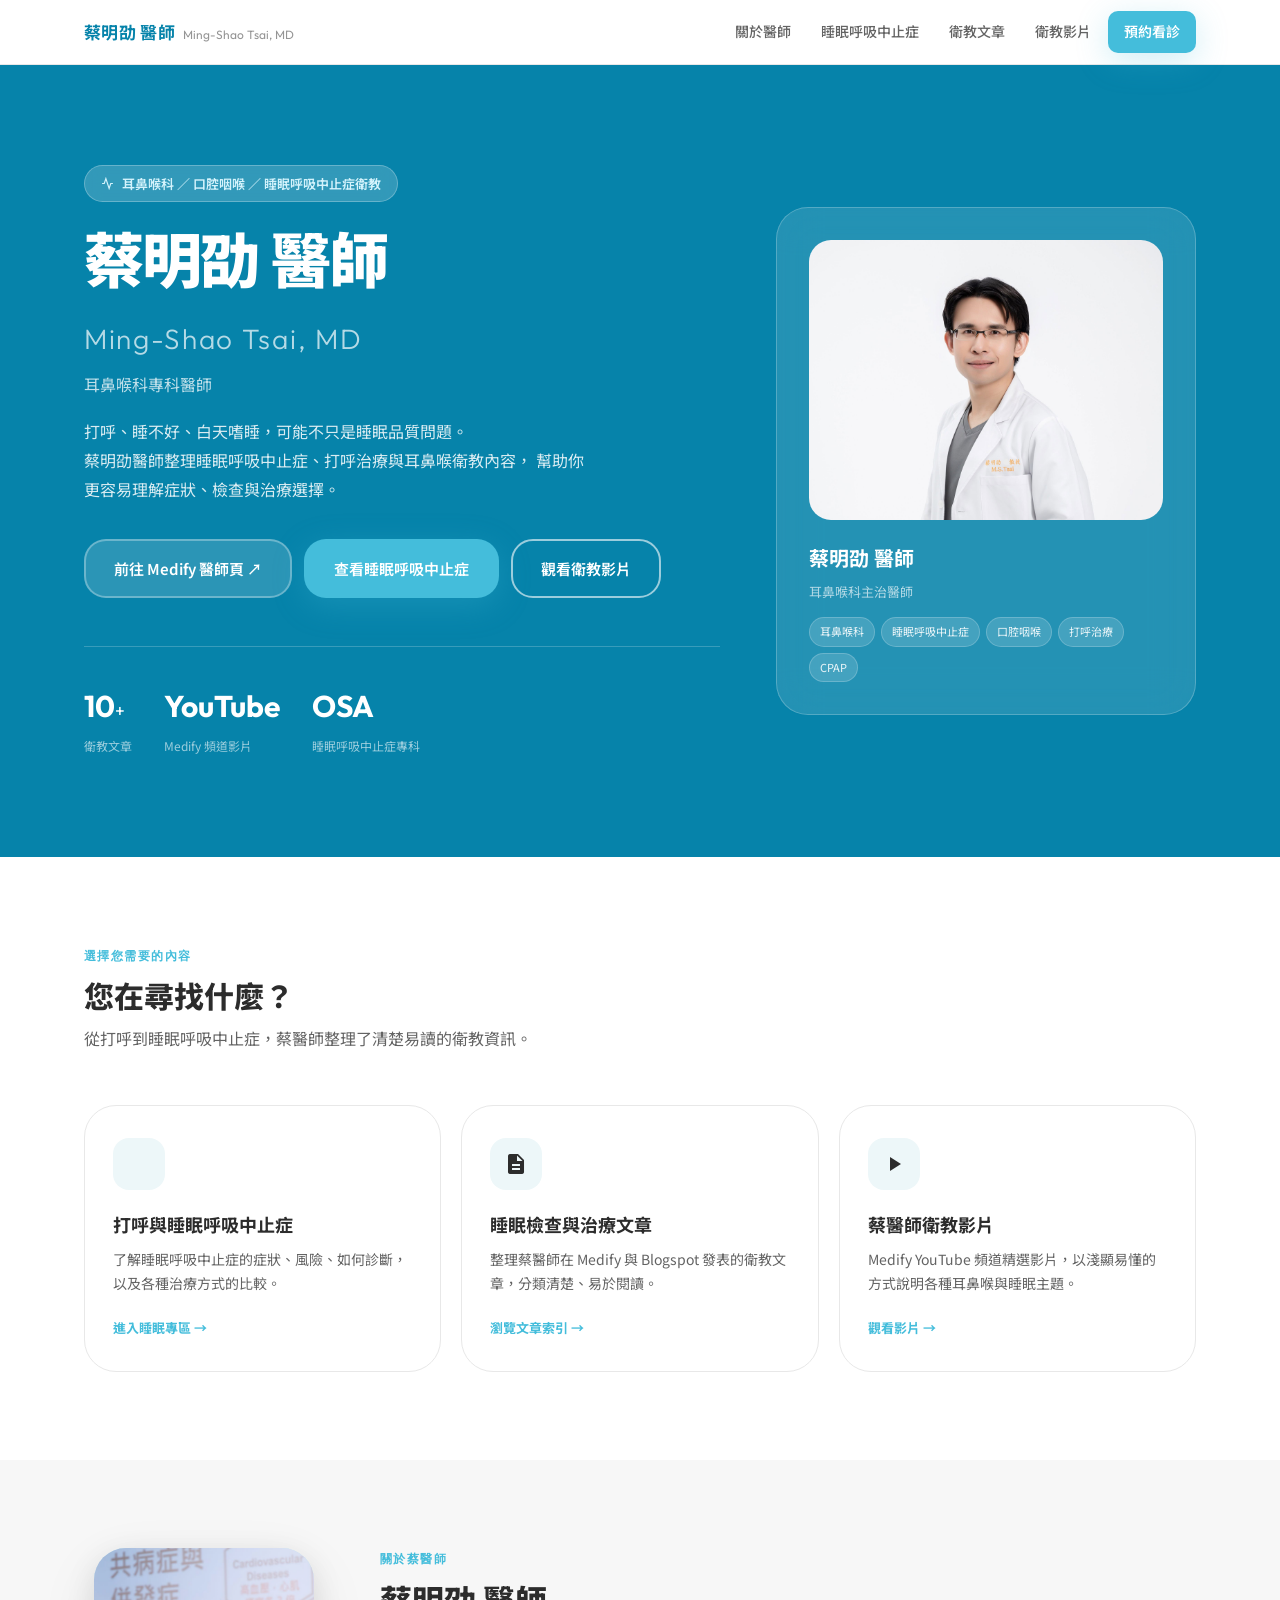
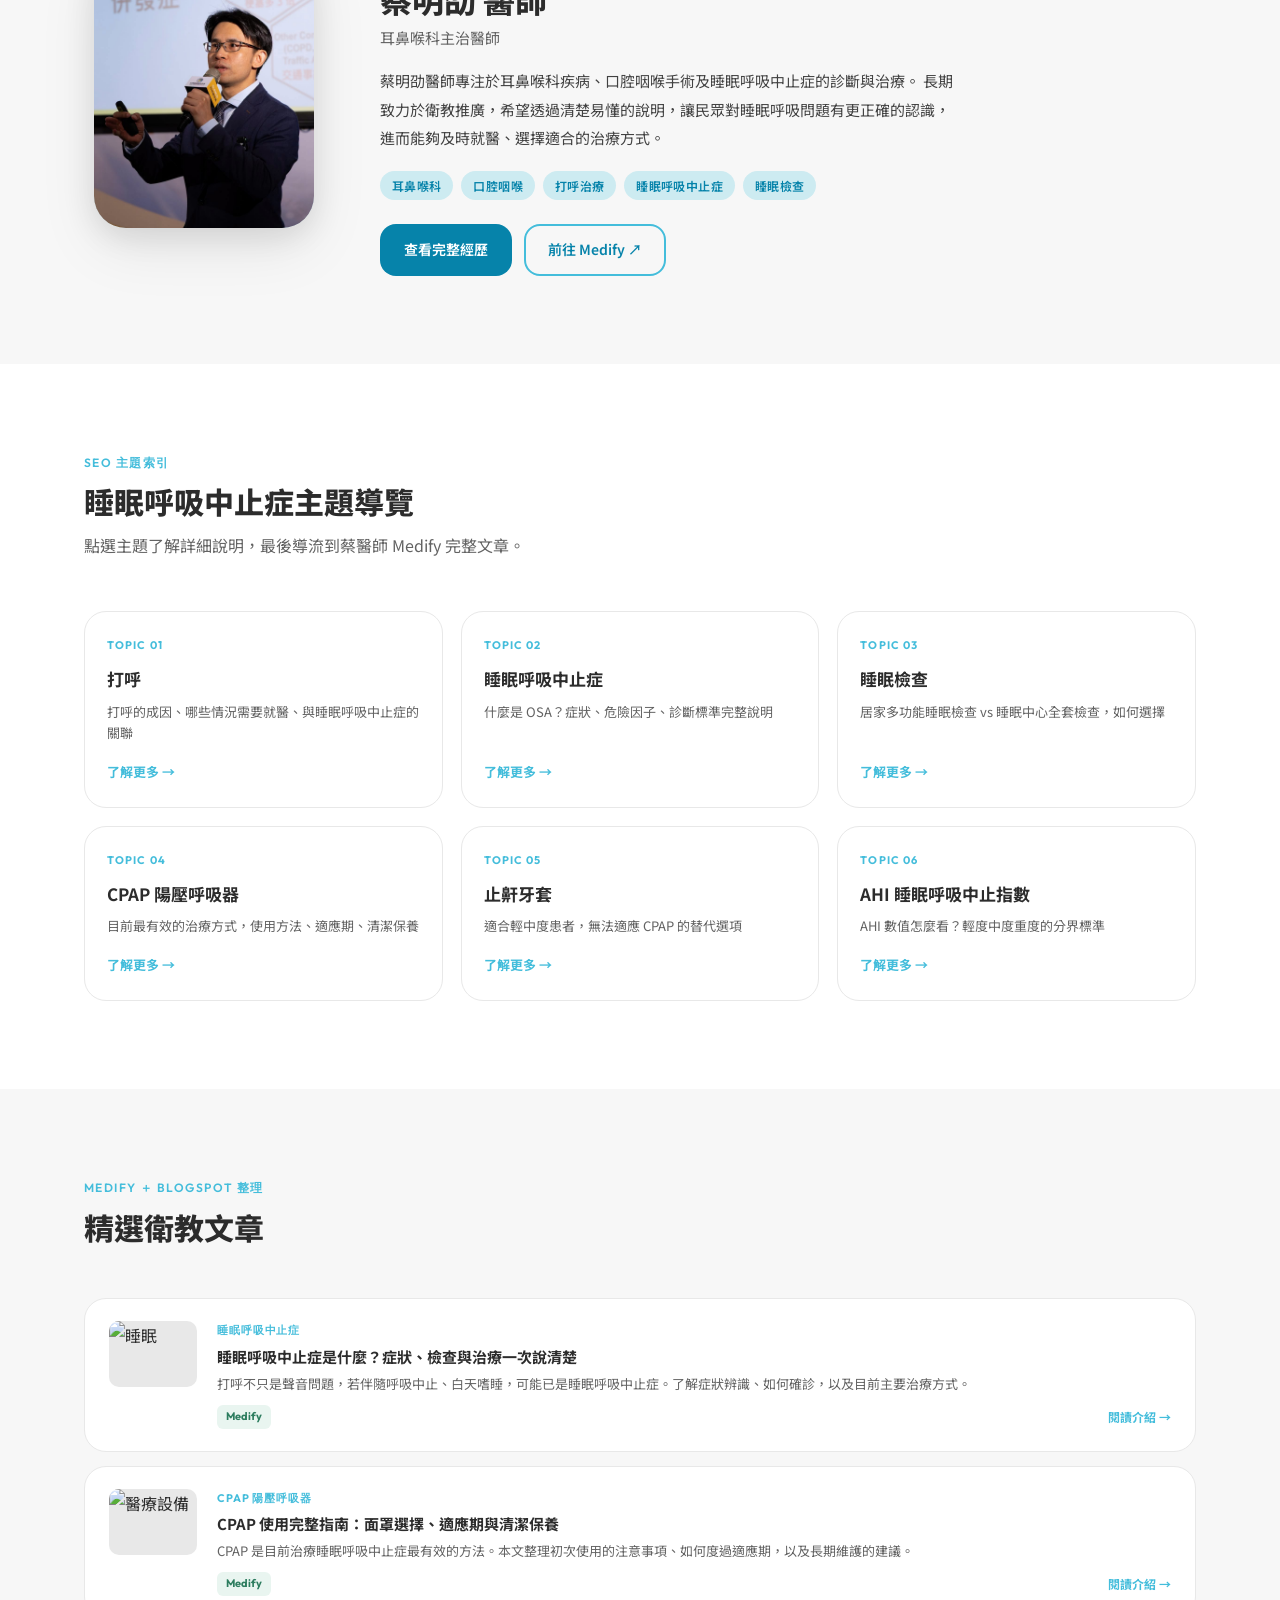
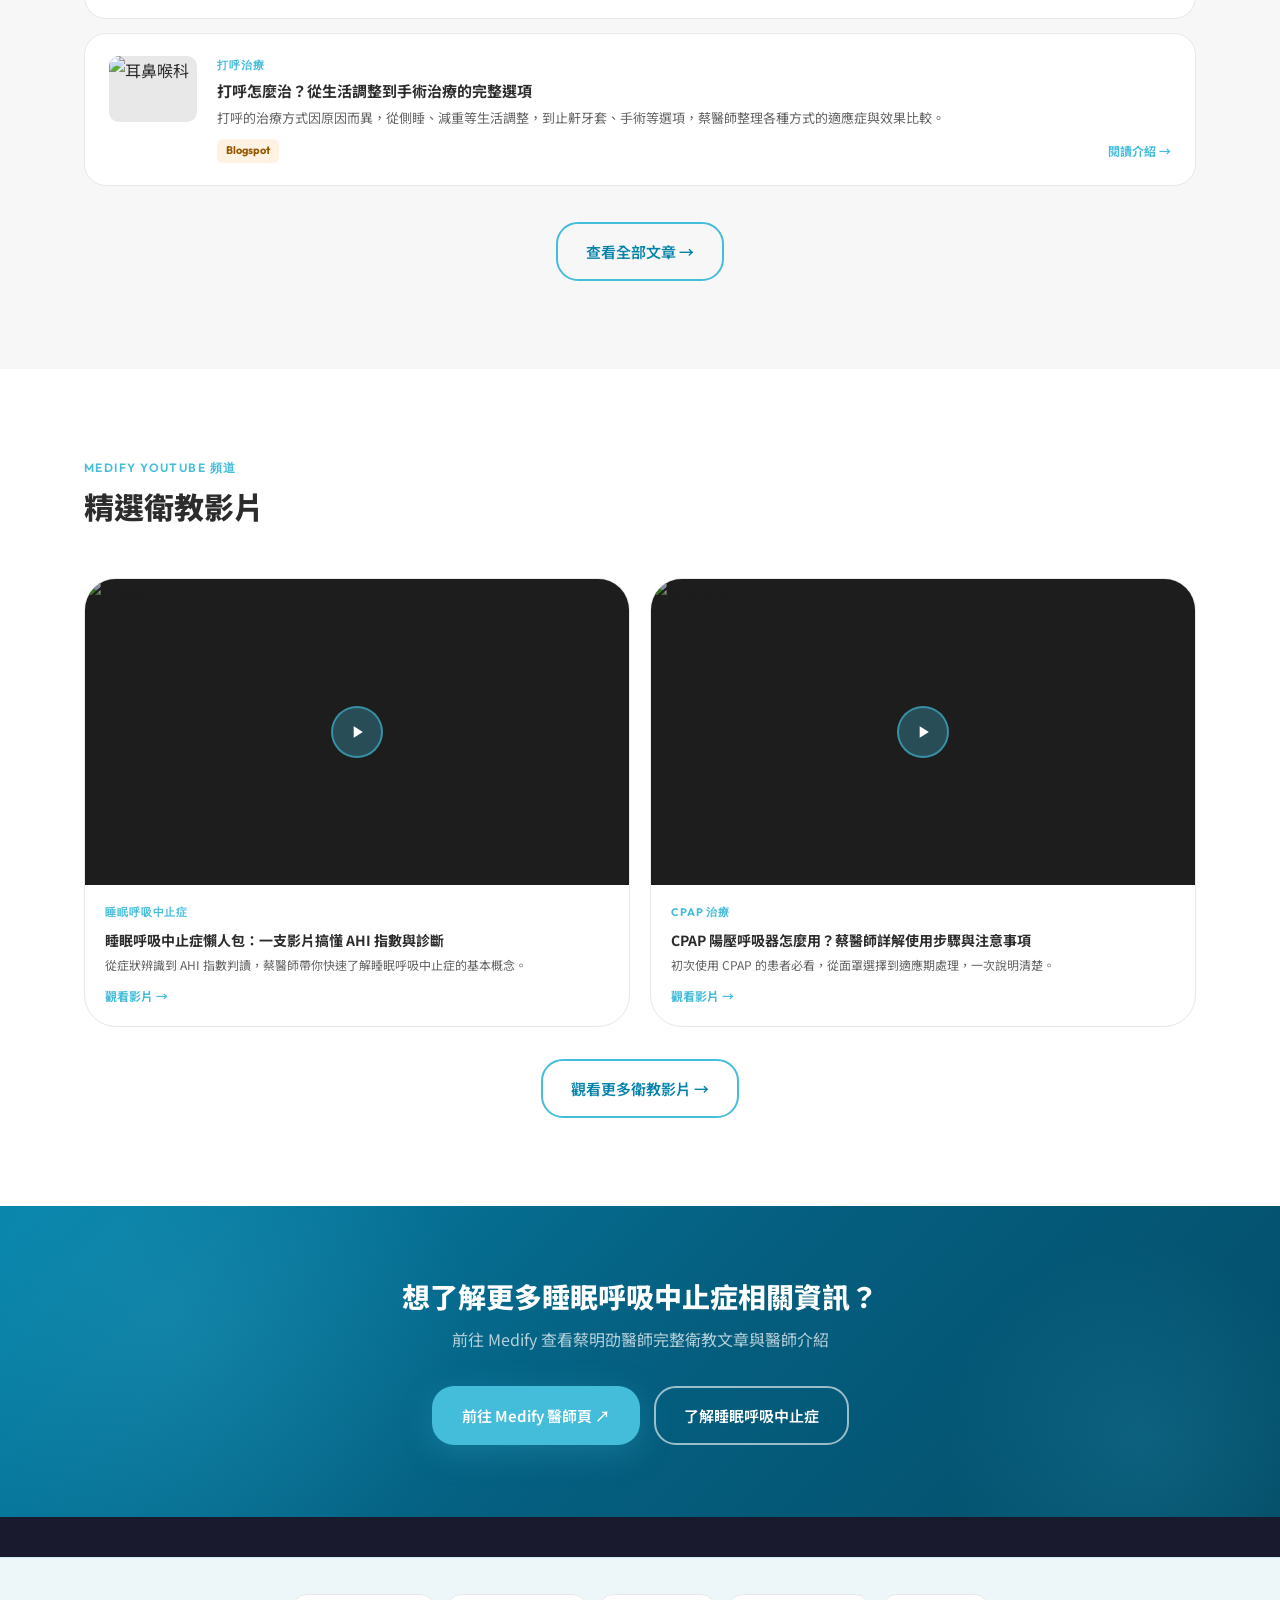
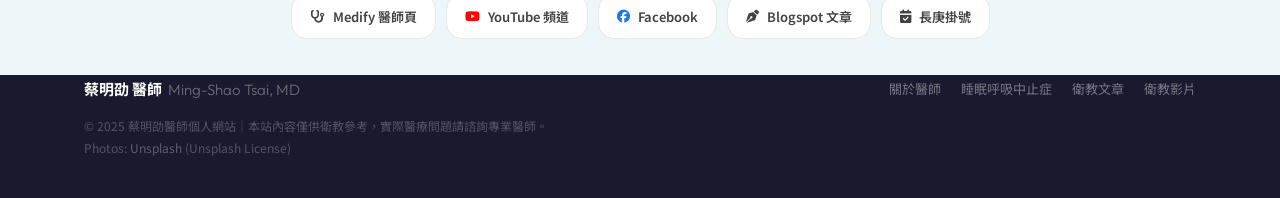
==== commit 6309d54c: "Replace brain photo with local event photo" ====
--- a/index.html
+++ b/index.html
@@ -144,7 +144,7 @@
     <div class="brief-inner">
       <div class="brief-photo-wrap reveal">
         <div class="brief-photo">
-          <img src="https://images.unsplash.com/photo-1541781774459-bb2af2f05b55?auto=format&fit=crop&w=500&q=80" alt="睡眠情境示意圖" loading="lazy">
+          <img src="images/others/event_1.jpeg" alt="蔡明劭醫師活動照片" loading="lazy">
         </div>
       </div>
       <div>
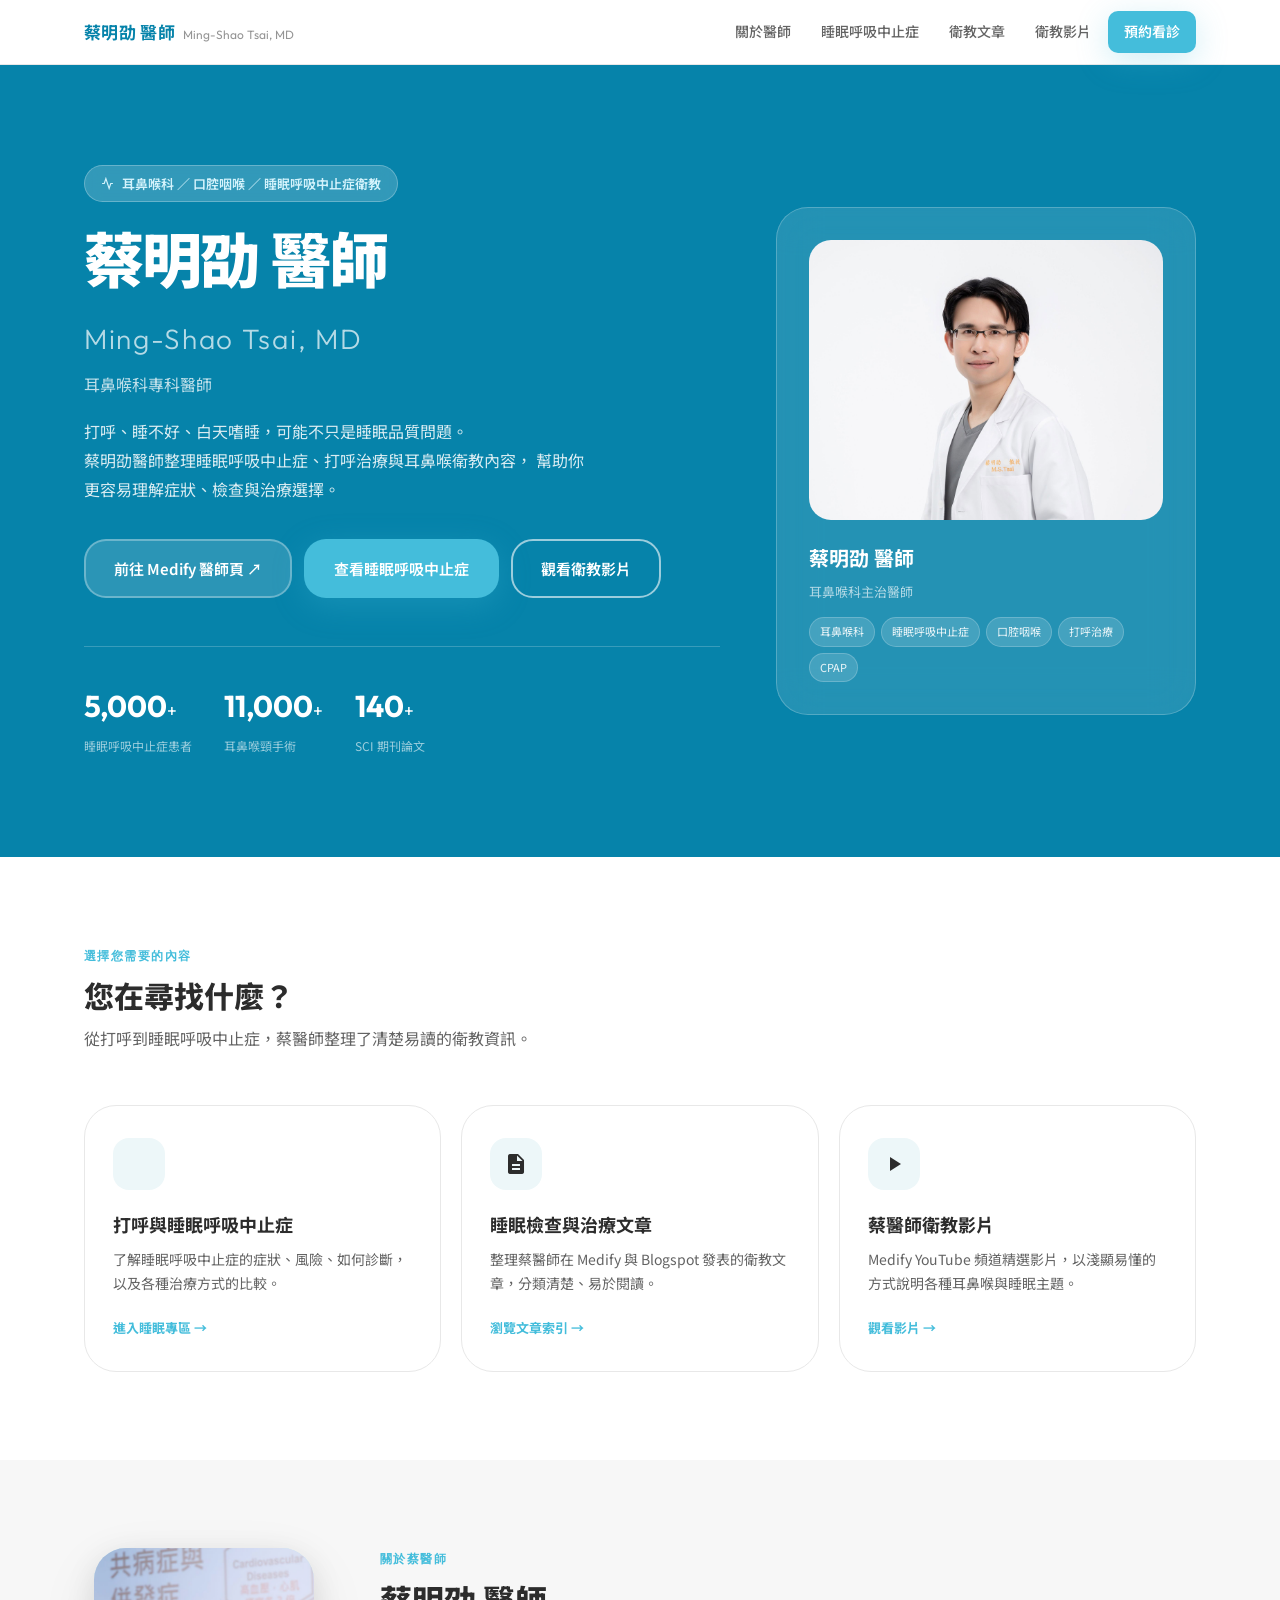
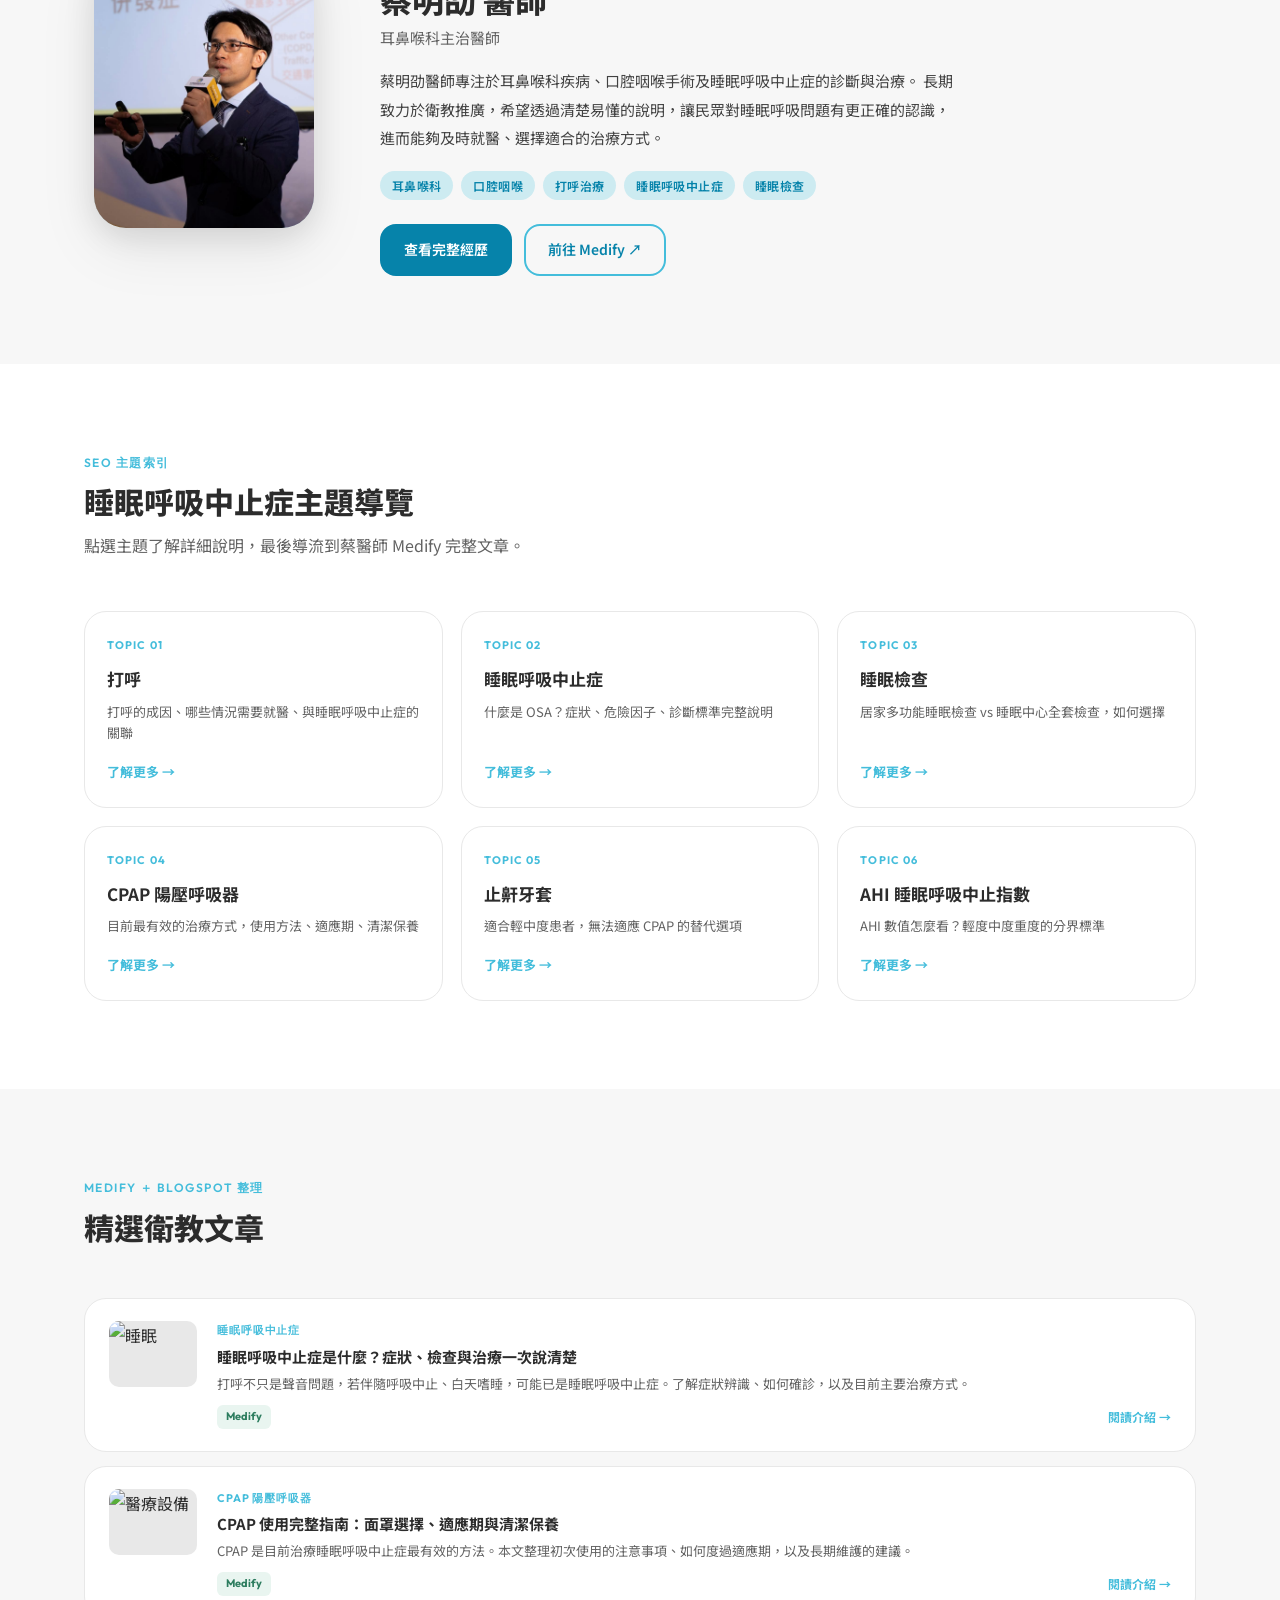
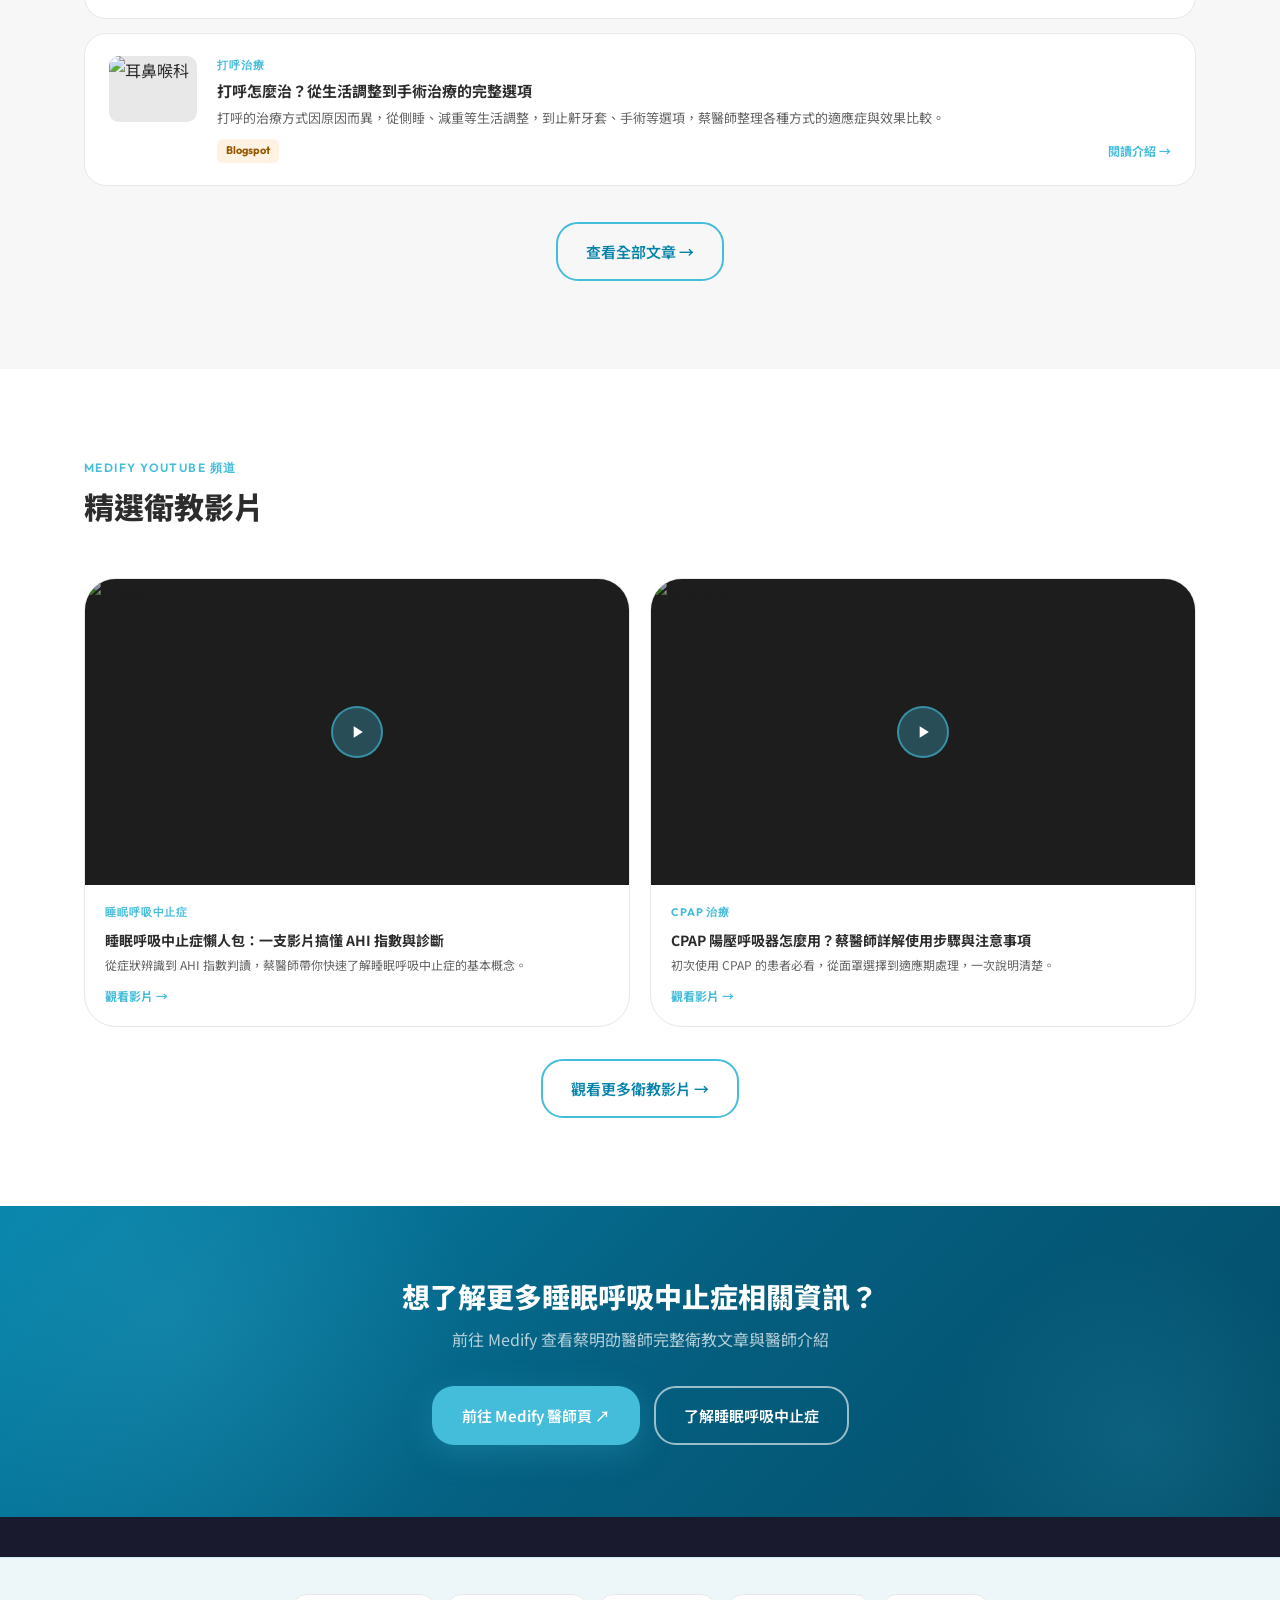
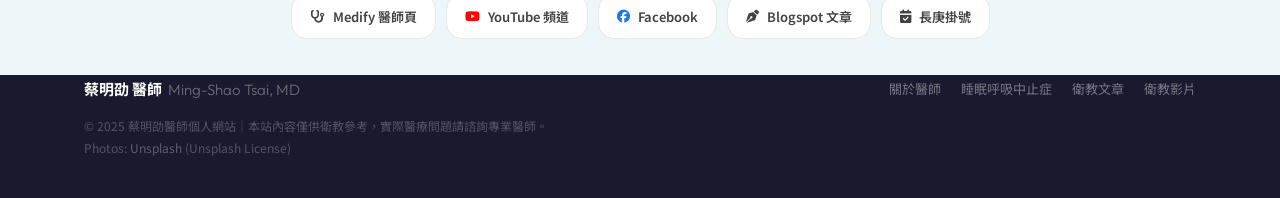
==== commit 08aedd93: "Update hero stats: 5000+ patients, 11000+ surgeries, 140+ SCI papers" ====
--- a/index.html
+++ b/index.html
@@ -74,16 +74,16 @@
         </div>
         <div class="hero-stats reveal delay-3">
           <div>
-            <div class="hero-stat-num en">10<span style="font-size:18px;font-weight:400;">+</span></div>
-            <div class="hero-stat-label">衛教文章</div>
+            <div class="hero-stat-num en">5,000<span style="font-size:18px;font-weight:400;">+</span></div>
+            <div class="hero-stat-label">睡眠呼吸中止症患者</div>
           </div>
           <div>
-            <div class="hero-stat-num en">YouTube</div>
-            <div class="hero-stat-label">Medify 頻道影片</div>
+            <div class="hero-stat-num en">11,000<span style="font-size:18px;font-weight:400;">+</span></div>
+            <div class="hero-stat-label">耳鼻喉頸手術</div>
           </div>
           <div>
-            <div class="hero-stat-num en">OSA</div>
-            <div class="hero-stat-label">睡眠呼吸中止症專科</div>
+            <div class="hero-stat-num en">140<span style="font-size:18px;font-weight:400;">+</span></div>
+            <div class="hero-stat-label">SCI 期刊論文</div>
           </div>
         </div>
       </div>
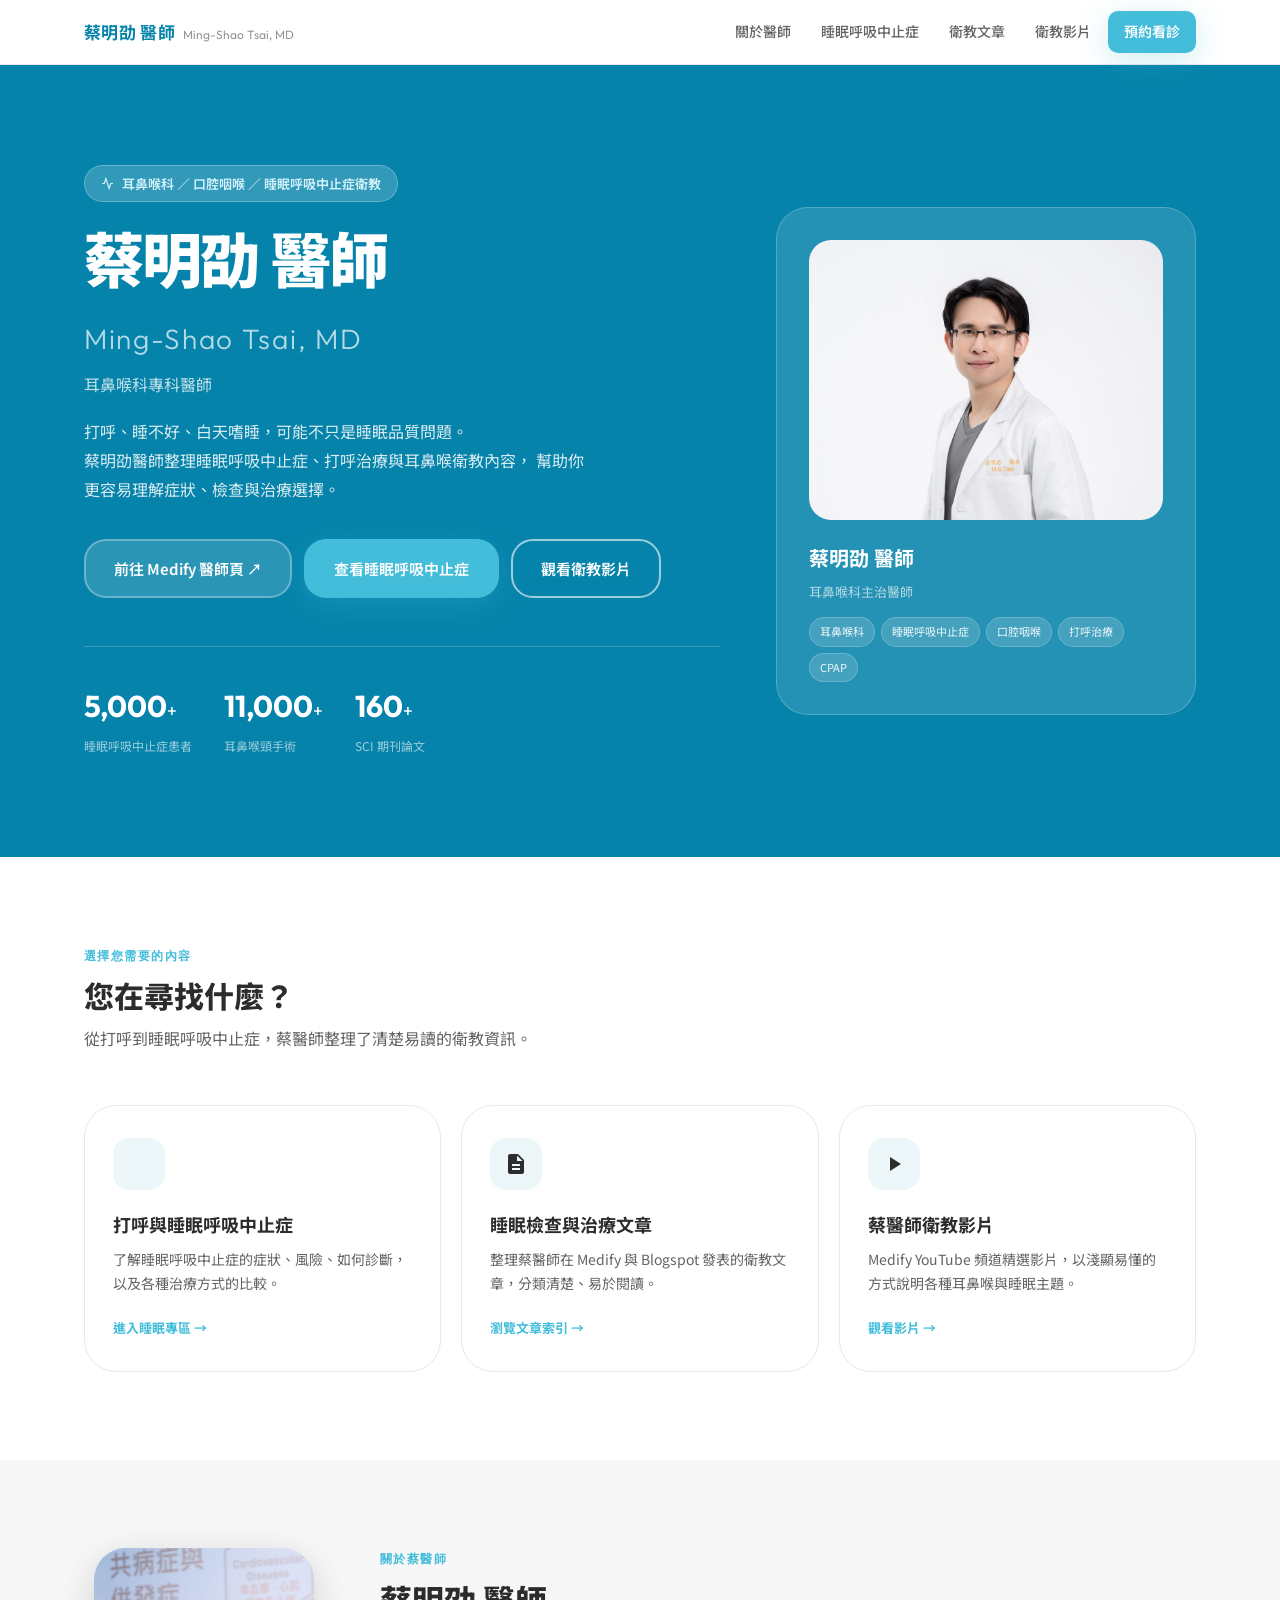
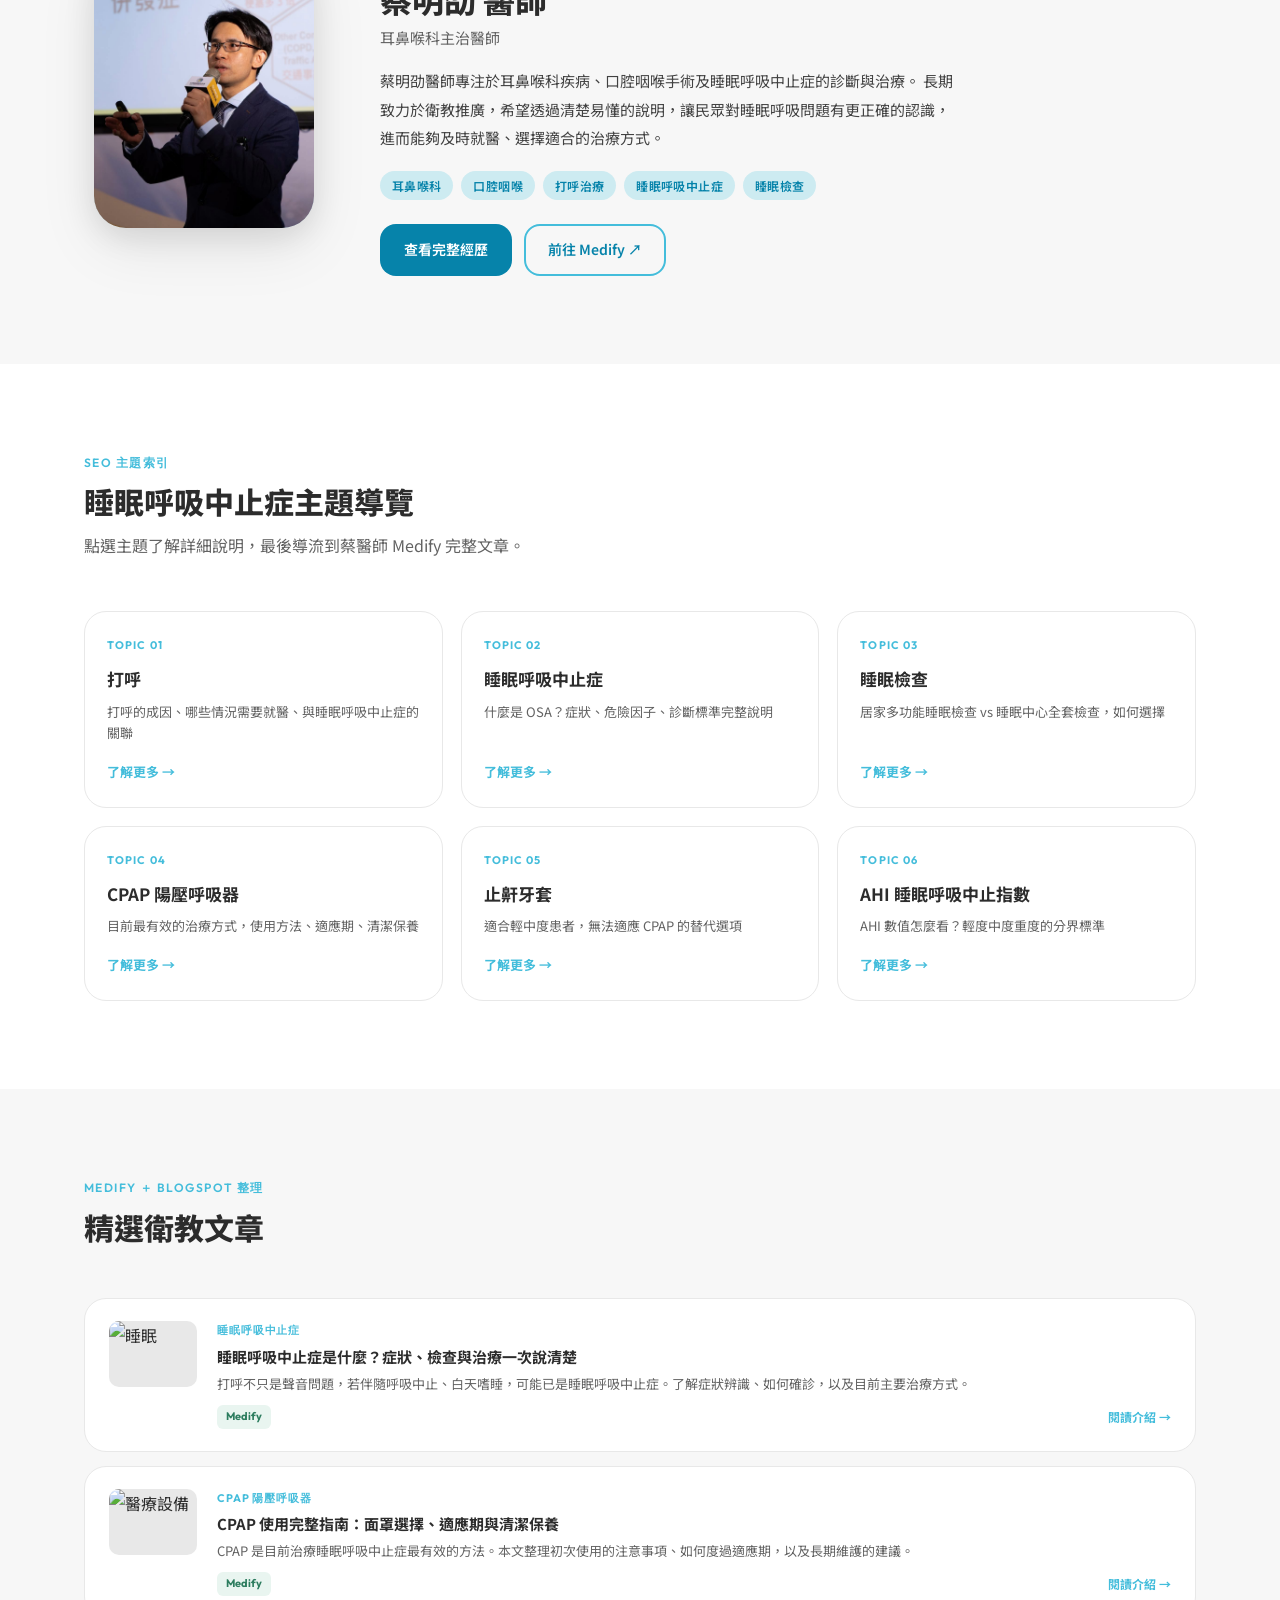
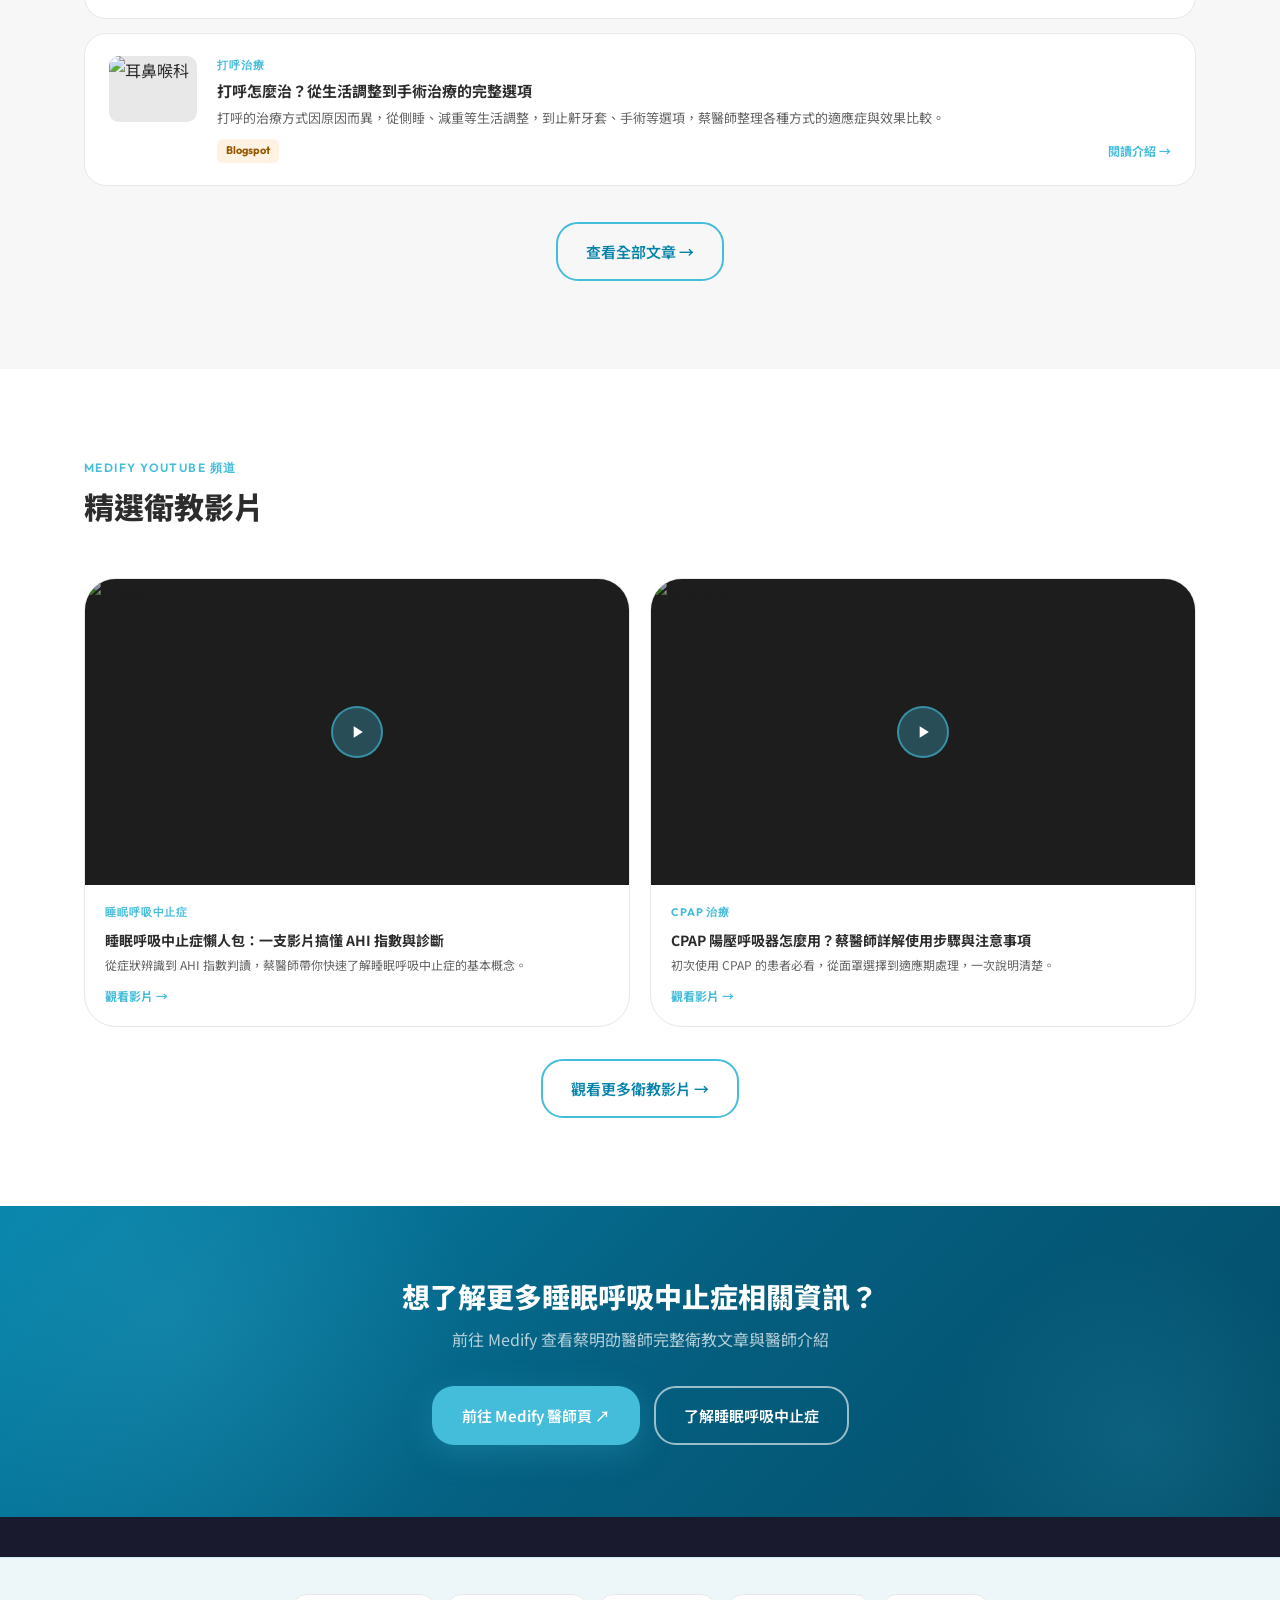
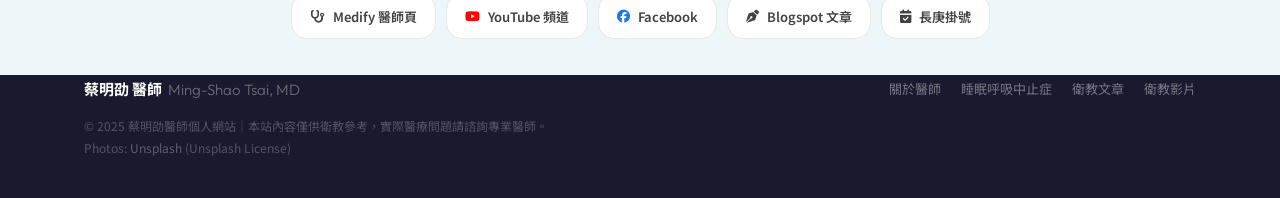
==== commit 72056f8d: "Fix SCI papers count: 160+" ====
--- a/index.html
+++ b/index.html
@@ -82,7 +82,7 @@
             <div class="hero-stat-label">耳鼻喉頸手術</div>
           </div>
           <div>
-            <div class="hero-stat-num en">140<span style="font-size:18px;font-weight:400;">+</span></div>
+            <div class="hero-stat-num en">160<span style="font-size:18px;font-weight:400;">+</span></div>
             <div class="hero-stat-label">SCI 期刊論文</div>
           </div>
         </div>
